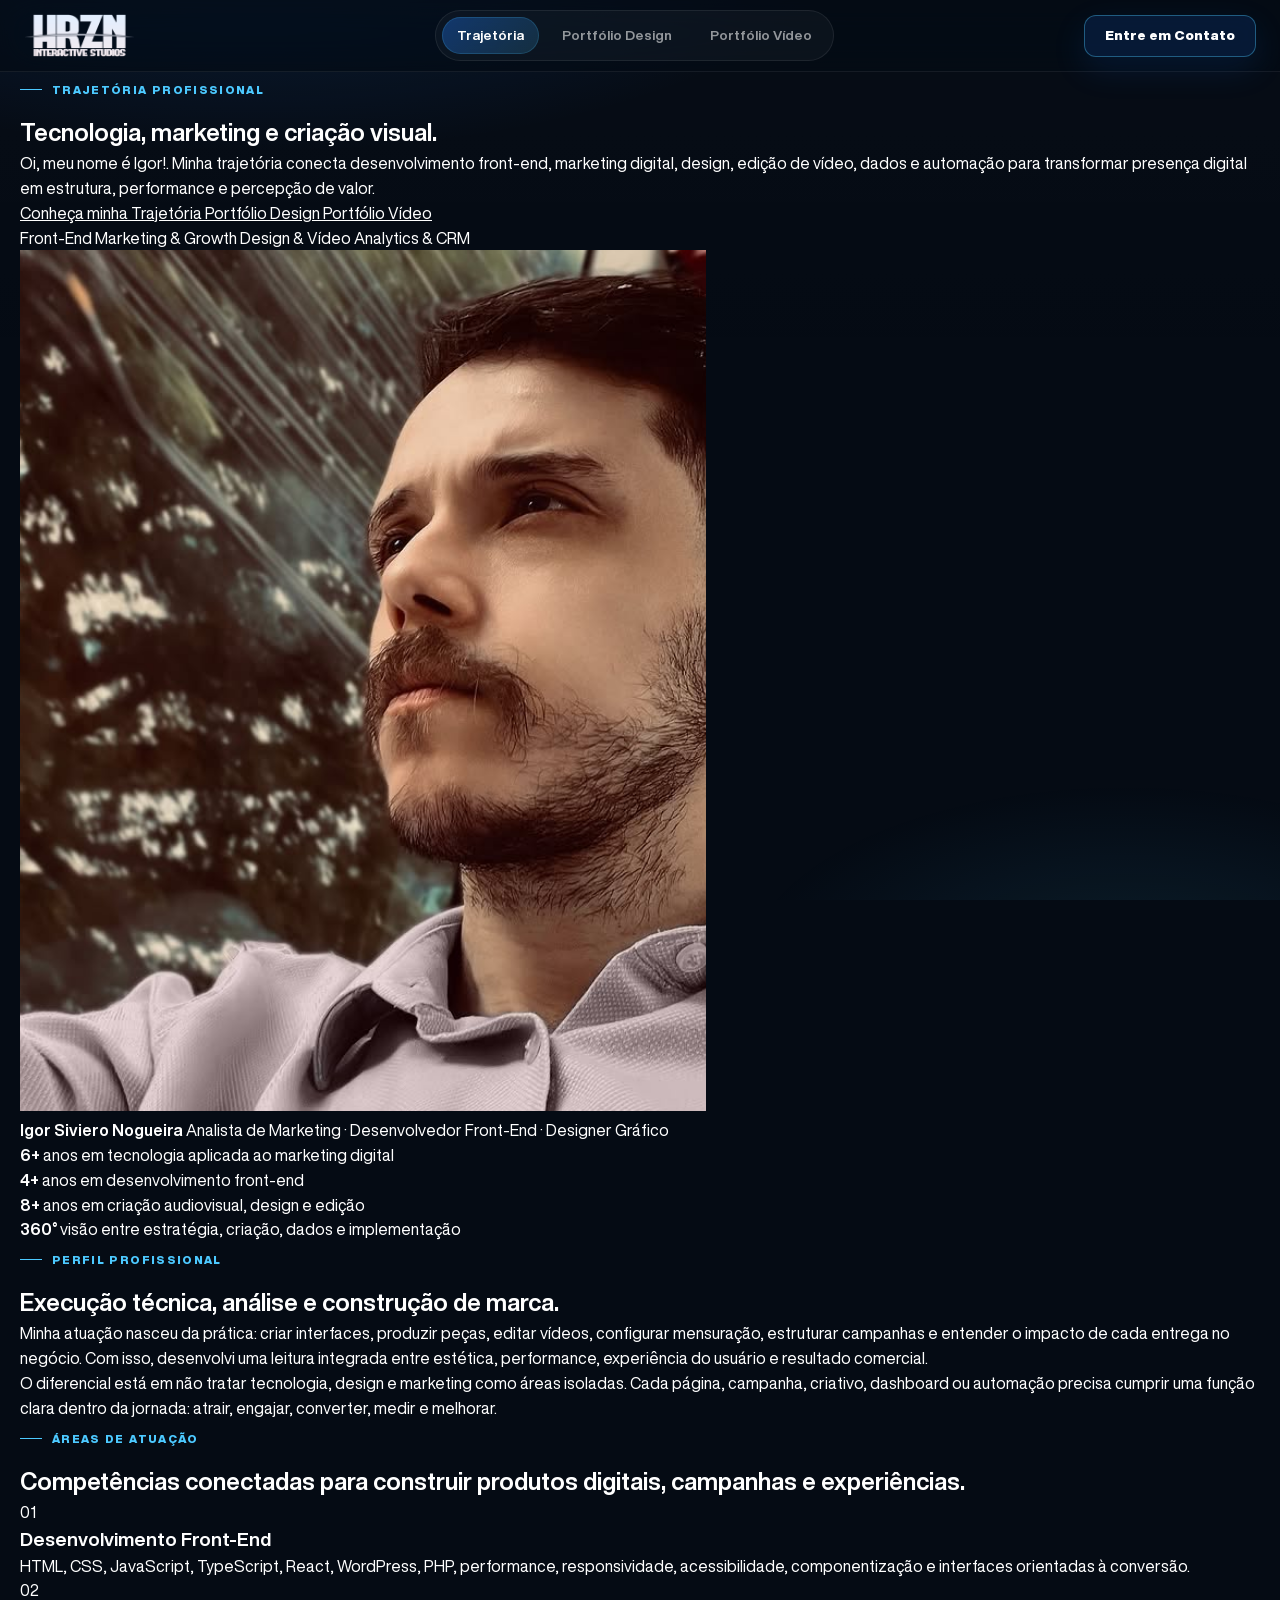
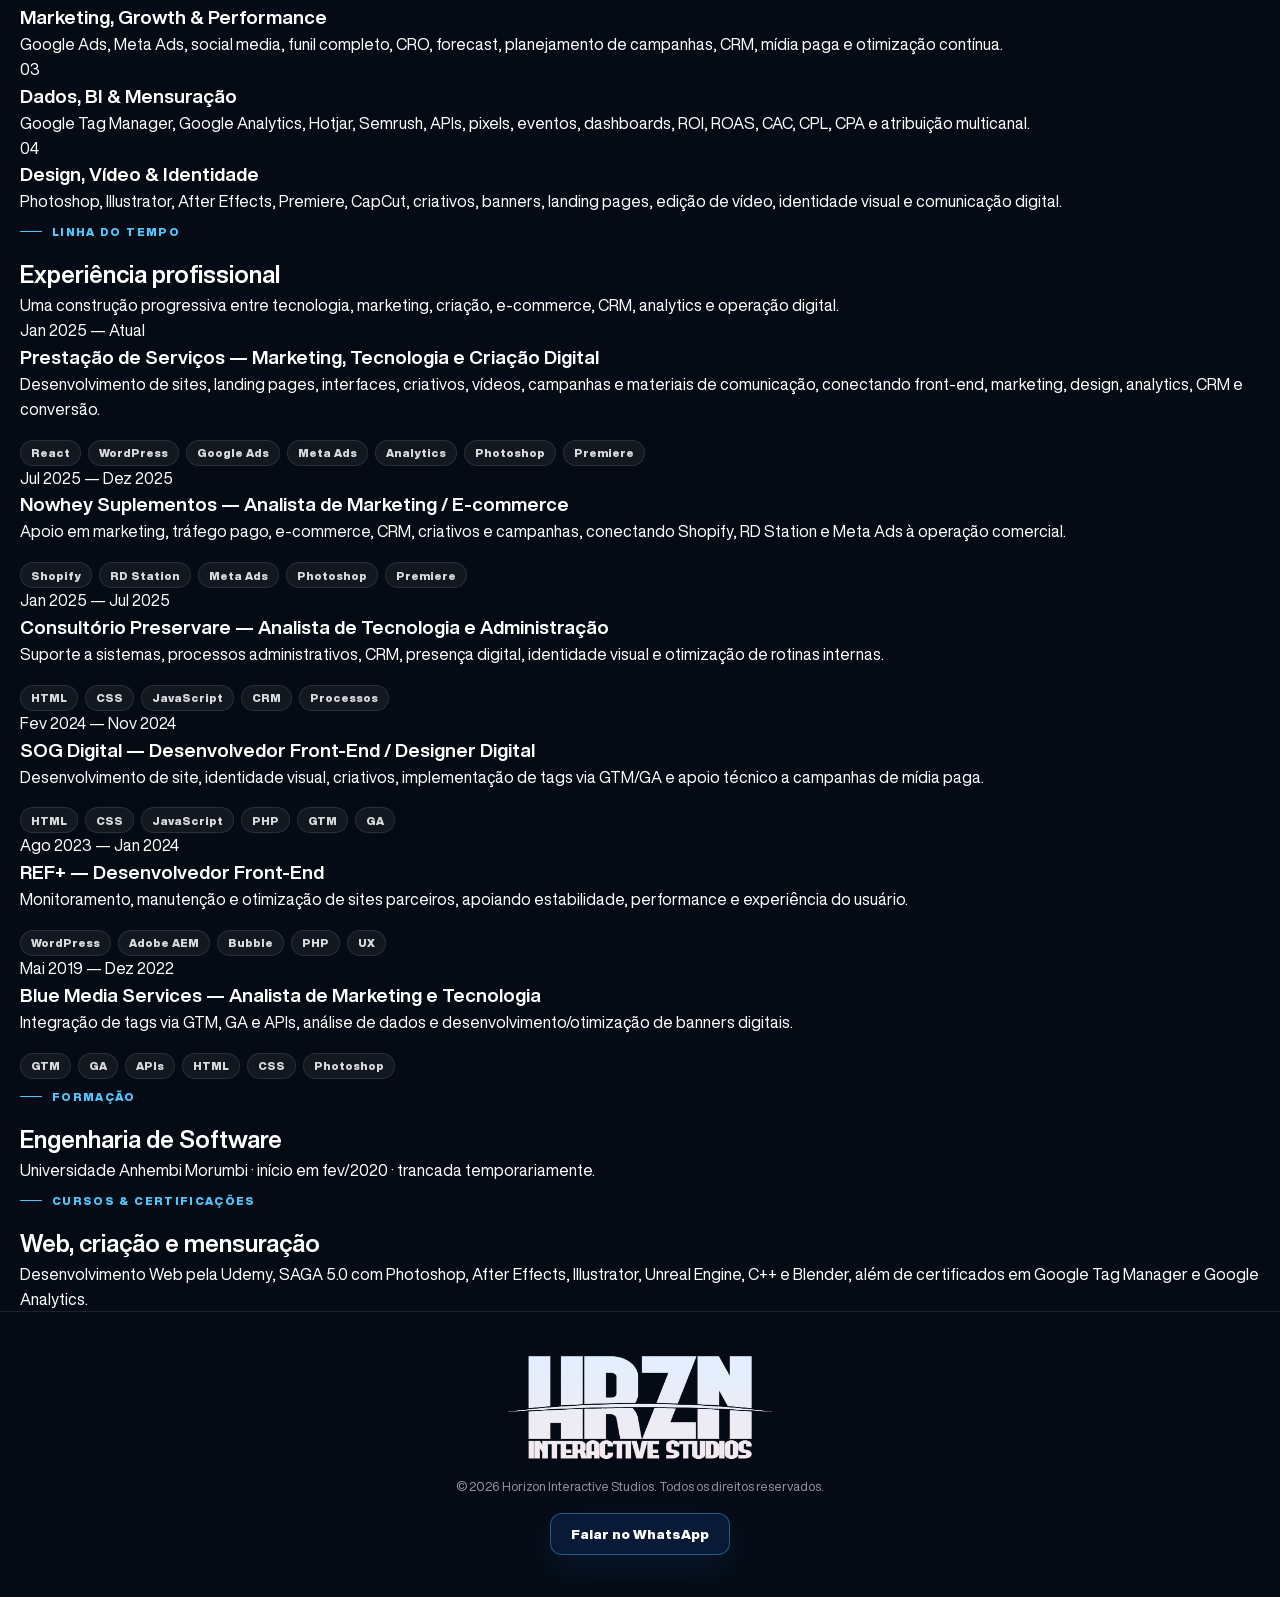
==== index.html @ 9dee50dd "Update index.html" ====
<!DOCTYPE html>
<html lang="pt-BR">
<head>
  <meta charset="UTF-8">
  <meta name="viewport" content="width=device-width, initial-scale=1.0">
  <title>Igor Siviero Nogueira | Trajetória</title>
  <meta name="description" content="Trajetória profissional de Igor Siviero Nogueira em marketing, front-end, design, vídeo, dados e tecnologia.">
  <link rel="stylesheet" href="assets/css/styles.css">
</head>
<body>
  <nav class="nav" aria-label="Navegação principal">
    <div class="nav__inner">
      <a class="nav__logo" href="index.html" aria-label="Horizon Interactive Studios">
        <img class="nav__logo-img" src="assets/img/horizon-logo.png" alt="Horizon Interactive Studios">
      </a>

      <ul class="nav__links" role="list">
        <li><a href="index.html" class="active">Trajetória</a></li>
        <li><a href="portfolio-design.html">Portfólio Design</a></li>
        <li><a href="portfolio-video.html">Portfólio Vídeo</a></li>
      </ul>

      <a href="https://wa.me/5511944758109" class="nav__cta desktop" target="_blank" rel="noopener">Entre em Contato</a>

      <button class="nav__hamburger" aria-label="Abrir menu" aria-expanded="false" id="hamburger">
        <span></span><span></span><span></span>
      </button>
    </div>
  </nav>

  <div class="nav__mobile" id="mobileMenu" role="navigation" aria-label="Menu mobile">
    <a href="index.html" class="active">Trajetória</a>
    <a href="portfolio-design.html">Portfólio Design</a>
    <a href="portfolio-video.html">Portfólio Vídeo</a>
    <a href="https://wa.me/5511944758109" class="nav__cta" target="_blank" rel="noopener">Entre em Contato</a>
  </div>

  <main class="page-shell journey-page">
    <section class="journey-hero" aria-labelledby="journey-title">
      <div class="container journey-hero__grid">
        <div class="journey-hero__content">
          <div class="page-kicker">Trajetória profissional</div>
          <h1 id="journey-title" class="journey-title">Tecnologia, marketing e criação visual.</h1>
          <p class="journey-lead">
            Oi, meu nome é Igor!. Minha trajetória conecta desenvolvimento front-end, marketing digital, design, edição de vídeo, dados e automação para transformar presença digital em estrutura, performance e percepção de valor.
          </p>

          <div class="site-switch journey-switch" aria-label="Navegação principal da página">
            <a href="index.html" class="site-switch__btn active">
              <span>Conheça minha</span>
              Trajetória
            </a>
            <a href="portfolio-design.html" class="site-switch__btn">
              <span>Portfólio</span>
              Design
            </a>
            <a href="portfolio-video.html" class="site-switch__btn">
              <span>Portfólio</span>
              Vídeo
            </a>
          </div>

          <div class="journey-hero__meta" aria-label="Resumo profissional">
            <span>Front-End</span>
            <span>Marketing & Growth</span>
            <span>Design & Vídeo</span>
            <span>Analytics & CRM</span>
          </div>
        </div>

        <aside class="journey-portrait-card" aria-label="Foto de Igor Siviero Nogueira">
          <div class="journey-portrait__glow" aria-hidden="true"></div>
          <div class="journey-portrait__frame">
            <img src="assets/img/igor-siviero.png" alt="Igor Siviero Nogueira" class="journey-portrait">
          </div>
          <div class="journey-signature-card">
            <strong>Igor Siviero Nogueira</strong>
            <span>Analista de Marketing · Desenvolvedor Front-End · Designer Gráfico</span>
          </div>
        </aside>
      </div>
    </section>

    <section class="journey-stats" aria-label="Resumo da experiência">
      <div class="container journey-stats__grid">
        <article>
          <strong>6+</strong>
          <span>anos em tecnologia aplicada ao marketing digital</span>
        </article>
        <article>
          <strong>4+</strong>
          <span>anos em desenvolvimento front-end</span>
        </article>
        <article>
          <strong>8+</strong>
          <span>anos em criação audiovisual, design e edição</span>
        </article>
        <article>
          <strong>360°</strong>
          <span>visão entre estratégia, criação, dados e implementação</span>
        </article>
      </div>
    </section>

    <section class="journey-section journey-about">
      <div class="container journey-about__grid">
        <div class="journey-section__intro">
          <div class="page-kicker">Perfil profissional</div>
          <h2>Execução técnica, análise e construção de marca.</h2>
        </div>
        <div class="journey-about__text">
          <p>
            Minha atuação nasceu da prática: criar interfaces, produzir peças, editar vídeos, configurar mensuração, estruturar campanhas e entender o impacto de cada entrega no negócio. Com isso, desenvolvi uma leitura integrada entre estética, performance, experiência do usuário e resultado comercial.
          </p>
          <p>
            O diferencial está em não tratar tecnologia, design e marketing como áreas isoladas. Cada página, campanha, criativo, dashboard ou automação precisa cumprir uma função clara dentro da jornada: atrair, engajar, converter, medir e melhorar.
          </p>
        </div>
      </div>
    </section>

    <section class="journey-section">
      <div class="container">
        <div class="journey-section__header">
          <div>
            <div class="page-kicker">Áreas de atuação</div>
            <h2>Competências conectadas para construir produtos digitais, campanhas e experiências.</h2>
          </div>
        </div>

        <div class="journey-skills-grid">
          <article class="journey-skill-card">
            <span class="skill-index">01</span>
            <h3>Desenvolvimento Front-End</h3>
            <p>HTML, CSS, JavaScript, TypeScript, React, WordPress, PHP, performance, responsividade, acessibilidade, componentização e interfaces orientadas à conversão.</p>
          </article>
          <article class="journey-skill-card featured">
            <span class="skill-index">02</span>
            <h3>Marketing, Growth & Performance</h3>
            <p>Google Ads, Meta Ads, social media, funil completo, CRO, forecast, planejamento de campanhas, CRM, mídia paga e otimização contínua.</p>
          </article>
          <article class="journey-skill-card">
            <span class="skill-index">03</span>
            <h3>Dados, BI & Mensuração</h3>
            <p>Google Tag Manager, Google Analytics, Hotjar, Semrush, APIs, pixels, eventos, dashboards, ROI, ROAS, CAC, CPL, CPA e atribuição multicanal.</p>
          </article>
          <article class="journey-skill-card">
            <span class="skill-index">04</span>
            <h3>Design, Vídeo & Identidade</h3>
            <p>Photoshop, Illustrator, After Effects, Premiere, CapCut, criativos, banners, landing pages, edição de vídeo, identidade visual e comunicação digital.</p>
          </article>
        </div>
      </div>
    </section>

    <section class="journey-section journey-timeline-section">
      <div class="container journey-timeline-layout">
        <div class="journey-timeline-heading">
          <div class="page-kicker">Linha do tempo</div>
          <h2>Experiência profissional</h2>
          <p>Uma construção progressiva entre tecnologia, marketing, criação, e-commerce, CRM, analytics e operação digital.</p>
        </div>

        <div class="journey-timeline">
          <article class="journey-timeline-item current">
            <div class="journey-date">Jan 2025 — Atual</div>
            <div class="journey-timeline-card">
              <h3>Prestação de Serviços — Marketing, Tecnologia e Criação Digital</h3>
              <p>Desenvolvimento de sites, landing pages, interfaces, criativos, vídeos, campanhas e materiais de comunicação, conectando front-end, marketing, design, analytics, CRM e conversão.</p>
              <div class="stack-list"><span>React</span><span>WordPress</span><span>Google Ads</span><span>Meta Ads</span><span>Analytics</span><span>Photoshop</span><span>Premiere</span></div>
            </div>
          </article>

          <article class="journey-timeline-item">
            <div class="journey-date">Jul 2025 — Dez 2025</div>
            <div class="journey-timeline-card">
              <h3>Nowhey Suplementos — Analista de Marketing / E-commerce</h3>
              <p>Apoio em marketing, tráfego pago, e-commerce, CRM, criativos e campanhas, conectando Shopify, RD Station e Meta Ads à operação comercial.</p>
              <div class="stack-list"><span>Shopify</span><span>RD Station</span><span>Meta Ads</span><span>Photoshop</span><span>Premiere</span></div>
            </div>
          </article>

          <article class="journey-timeline-item">
            <div class="journey-date">Jan 2025 — Jul 2025</div>
            <div class="journey-timeline-card">
              <h3>Consultório Preservare — Analista de Tecnologia e Administração</h3>
              <p>Suporte a sistemas, processos administrativos, CRM, presença digital, identidade visual e otimização de rotinas internas.</p>
              <div class="stack-list"><span>HTML</span><span>CSS</span><span>JavaScript</span><span>CRM</span><span>Processos</span></div>
            </div>
          </article>

          <article class="journey-timeline-item">
            <div class="journey-date">Fev 2024 — Nov 2024</div>
            <div class="journey-timeline-card">
              <h3>SOG Digital — Desenvolvedor Front-End / Designer Digital</h3>
              <p>Desenvolvimento de site, identidade visual, criativos, implementação de tags via GTM/GA e apoio técnico a campanhas de mídia paga.</p>
              <div class="stack-list"><span>HTML</span><span>CSS</span><span>JavaScript</span><span>PHP</span><span>GTM</span><span>GA</span></div>
            </div>
          </article>

          <article class="journey-timeline-item">
            <div class="journey-date">Ago 2023 — Jan 2024</div>
            <div class="journey-timeline-card">
              <h3>REF+ — Desenvolvedor Front-End</h3>
              <p>Monitoramento, manutenção e otimização de sites parceiros, apoiando estabilidade, performance e experiência do usuário.</p>
              <div class="stack-list"><span>WordPress</span><span>Adobe AEM</span><span>Bubble</span><span>PHP</span><span>UX</span></div>
            </div>
          </article>

          <article class="journey-timeline-item">
            <div class="journey-date">Mai 2019 — Dez 2022</div>
            <div class="journey-timeline-card">
              <h3>Blue Media Services — Analista de Marketing e Tecnologia</h3>
              <p>Integração de tags via GTM, GA e APIs, análise de dados e desenvolvimento/otimização de banners digitais.</p>
              <div class="stack-list"><span>GTM</span><span>GA</span><span>APIs</span><span>HTML</span><span>CSS</span><span>Photoshop</span></div>
            </div>
          </article>
        </div>
      </div>
    </section>

    <section class="journey-section journey-credentials">
      <div class="container journey-credentials__grid">
        <article class="journey-credential-card">
          <div class="page-kicker">Formação</div>
          <h2>Engenharia de Software</h2>
          <p>Universidade Anhembi Morumbi · início em fev/2020 · trancada temporariamente.</p>
        </article>
        <article class="journey-credential-card">
          <div class="page-kicker">Cursos & certificações</div>
          <h2>Web, criação e mensuração</h2>
          <p>Desenvolvimento Web pela Udemy, SAGA 5.0 com Photoshop, After Effects, Illustrator, Unreal Engine, C++ e Blender, além de certificados em Google Tag Manager e Google Analytics.</p>
        </article>
      </div>
    </section>
  </main>

  <footer>
    <div class="footer-inner">
      <img class="footer-logo-img" src="assets/img/horizon-logo-footer.png" alt="Horizon Interactive Studios">
      <p>© 2026 Horizon Interactive Studios. Todos os direitos reservados.</p>
      <a href="https://wa.me/5511944758109" class="btn btn--primary" target="_blank" rel="noopener">Falar no WhatsApp</a>
    </div>
  </footer>

  <script>
    const mobileMenu = document.getElementById('mobileMenu');
    const hamburger = document.getElementById('hamburger');

    function closeMobileMenu() {
      mobileMenu.classList.remove('open');
      hamburger.setAttribute('aria-expanded', 'false');
    }

    hamburger.addEventListener('click', () => {
      const isOpen = mobileMenu.classList.toggle('open');
      hamburger.setAttribute('aria-expanded', String(isOpen));
    });

    document.addEventListener('click', (event) => {
      if (!mobileMenu.contains(event.target) && !hamburger.contains(event.target)) {
        closeMobileMenu();
      }
    });
  </script>
</body>
</html>
---- assets/css/styles.css ----
/* ============================
   HORIZON PORTFOLIO STATIC
   ============================ */

@font-face {
  font-family: "HelveticaNowDisplay";
  src: url("../fonts/HelveticaNowDisplay-Regular.ttf") format("truetype");
  font-weight: 400;
  font-style: normal;
  font-display: swap;
}
@font-face {
  font-family: "HelveticaNowDisplay";
  src: url("../fonts/HelveticaNowDisplay-Bold.ttf") format("truetype");
  font-weight: 700;
  font-style: normal;
  font-display: swap;
}
@font-face {
  font-family: "HelveticaNowDisplay";
  src: url("../fonts/HelveticaNowDisplay-Black.ttf") format("truetype");
  font-weight: 900;
  font-style: normal;
  font-display: swap;
}

*, *::before, *::after { box-sizing: border-box; margin: 0; padding: 0; }

:root {
  --bg: #050b14;
  --bg2: #07101e;
  --card: rgba(255,255,255,0.035);
  --card-strong: rgba(255,255,255,0.055);
  --blue: #1E7BFF;
  --cyan: #4cc9ff;
  --white: #ffffff;
  --text: rgba(255,255,255,0.82);
  --muted: rgba(255,255,255,0.56);
  --faint: rgba(255,255,255,0.36);
  --border: rgba(255,255,255,0.095);
  --border-strong: rgba(76,201,255,0.30);
  --shadow: 0 22px 70px rgba(0,0,0,0.34);
  --font-main: "HelveticaNowDisplay", "Helvetica Neue", Helvetica, Arial, sans-serif;
}

html { scroll-behavior: smooth; }

body {
  min-height: 100vh;
  background: var(--bg);
  color: var(--white);
  font-family: var(--font-main);
  font-size: 16px;
  line-height: 1.55;
  overflow-x: hidden;
}

body::before {
  content: "";
  position: fixed;
  inset: 0;
  background:
    radial-gradient(ellipse 80% 45% at 20% -10%, rgba(30,123,255,0.18), transparent 60%),
    radial-gradient(ellipse 55% 38% at 88% 108%, rgba(76,201,255,0.10), transparent 55%),
    linear-gradient(180deg, rgba(255,255,255,0.012), transparent 45%);
  pointer-events: none;
  z-index: 0;
}

body::after {
  content: "";
  position: fixed;
  inset: 0;
  background-image: linear-gradient(rgba(255,255,255,0.025) 1px, transparent 1px), linear-gradient(90deg, rgba(255,255,255,0.025) 1px, transparent 1px);
  background-size: 46px 46px;
  mask-image: radial-gradient(circle at center, black, transparent 78%);
  opacity: 0.18;
  pointer-events: none;
  z-index: 0;
}

a { color: inherit; }
button { font-family: inherit; }

.container {
  width: min(1280px, calc(100% - 40px));
  margin: 0 auto;
  position: relative;
  z-index: 1;
}

/* NAV */
.nav {
  position: fixed;
  top: 0; left: 0; right: 0;
  z-index: 100;
  display: flex;
  justify-content: center;
  height: 72px;
  padding: 0 24px;
  background: rgba(5,11,20,0.74);
  border-bottom: 1px solid rgba(255,255,255,0.07);
  backdrop-filter: blur(20px) saturate(160%);
  -webkit-backdrop-filter: blur(20px) saturate(160%);
}

.nav__inner {
  width: min(1280px, 100%);
  display: flex;
  align-items: center;
  justify-content: space-between;
  gap: 24px;
}

.nav__logo {
  display: inline-flex;
  align-items: center;
  min-width: 160px;
  text-decoration: none;
}

.nav__logo-img {
  display: block;
  width: auto;
  height: 44px;
  object-fit: contain;
}

.nav__links {
  display: flex;
  align-items: center;
  gap: 8px;
  list-style: none;
  padding: 6px;
  border: 1px solid rgba(255,255,255,0.08);
  border-radius: 999px;
  background: rgba(255,255,255,0.035);
}

.nav__links a,
.nav__mobile a:not(.nav__cta) {
  display: inline-flex;
  align-items: center;
  justify-content: center;
  color: var(--muted);
  text-decoration: none;
  font-size: 13.5px;
  font-weight: 700;
  padding: 8px 15px;
  border-radius: 999px;
  transition: 0.2s ease;
  white-space: nowrap;
}

.nav__links a:hover,
.nav__links a.active,
.nav__mobile a:hover,
.nav__mobile a.active {
  color: var(--white);
  background: linear-gradient(135deg, rgba(30,123,255,0.34), rgba(76,201,255,0.14));
  box-shadow: inset 0 0 0 1px rgba(76,201,255,0.18);
}

.nav__cta,
.btn {
  display: inline-flex;
  align-items: center;
  justify-content: center;
  min-height: 42px;
  padding: 0 20px;
  border-radius: 12px;
  color: var(--white);
  text-decoration: none;
  font-size: 13.5px;
  font-weight: 800;
  border: 1px solid rgba(76,201,255,0.38);
  background: rgba(30,123,255,0.14);
  box-shadow: 0 12px 34px rgba(30,123,255,0.12);
  transition: 0.22s ease;
}

.nav__cta:hover,
.btn:hover {
  transform: translateY(-1px);
  border-color: transparent;
  background: linear-gradient(90deg, #1E7BFF, #00D7FF);
  box-shadow: 0 16px 42px rgba(0,140,255,0.24);
}

.nav__hamburger {
  display: none;
  flex-direction: column;
  gap: 5px;
  border: 0;
  background: transparent;
  cursor: pointer;
  padding: 8px;
}
.nav__hamburger span {
  width: 23px;
  height: 2px;
  border-radius: 99px;
  background: var(--white);
}

.nav__mobile {
  display: none;
  position: fixed;
  top: 72px; left: 0; right: 0;
  z-index: 99;
  padding: 14px 20px 20px;
  background: rgba(5,11,20,0.96);
  border-bottom: 1px solid var(--border);
  backdrop-filter: blur(22px);
  -webkit-backdrop-filter: blur(22px);
  flex-direction: column;
  gap: 6px;
}
.nav__mobile.open { display: flex; }
.nav__mobile .nav__cta { margin-top: 8px; }

@media (max-width: 860px) {
  .nav__links,
  .nav__cta.desktop { display: none; }
  .nav__hamburger { display: flex; }
  .nav__logo-img { height: 38px; }
}

/* HERO */
.page-shell { padding-top: 72px; position: relative; z-index: 1; }

.portfolio-hero {
  padding: clamp(60px, 8vw, 112px) 0 42px;
}

.hero-grid {
  display: grid;
  grid-template-columns: 1fr minmax(260px, 360px);
  gap: 32px;
  align-items: end;
}

.page-kicker {
  display: inline-flex;
  align-items: center;
  gap: 10px;
  margin-bottom: 16px;
  color: var(--cyan);
  font-size: 11px;
  font-weight: 900;
  letter-spacing: 1.35px;
  text-transform: uppercase;
}

.page-kicker::before {
  content: "";
  width: 22px;
  height: 1px;
  background: var(--cyan);
}

.page-title {
  max-width: 860px;
  font-size: clamp(38px, 6.5vw, 86px);
  line-height: 0.92;
  letter-spacing: -0.02em;
  font-weight: 900;
}

.page-description,
.section-description {
  max-width: 710px;
  margin-top: 22px;
  color: var(--text);
  font-size: clamp(15px, 1.35vw, 18px);
  line-height: 1.72;
}

code {
  padding: 2px 6px;
  border: 1px solid rgba(255,255,255,0.10);
  border-radius: 6px;
  color: rgba(255,255,255,0.88);
  background: rgba(255,255,255,0.045);
}

.hero-panel {
  display: grid;
  grid-template-columns: 1fr 1fr;
  gap: 14px;
  padding: 18px;
  border: 1px solid var(--border);
  border-radius: 24px;
  background: rgba(255,255,255,0.035);
  box-shadow: var(--shadow);
  backdrop-filter: blur(12px);
}

.panel-metric {
  min-height: 112px;
  display: flex;
  flex-direction: column;
  justify-content: center;
  border-radius: 18px;
  padding: 18px;
  background: linear-gradient(180deg, rgba(255,255,255,0.07), rgba(255,255,255,0.025));
  border: 1px solid rgba(255,255,255,0.08);
}
.panel-metric span {
  font-size: 42px;
  line-height: 1;
  font-weight: 900;
  letter-spacing: -0.05em;
}
.panel-metric small {
  margin-top: 8px;
  color: var(--muted);
  font-weight: 700;
}

.hero-portfolio-switch {
  display: flex;
  flex-wrap: wrap;
  gap: 12px;
  margin-top: clamp(22px, 3vw, 32px);
}

.hero-switch-btn {
  position: relative;
  display: inline-flex;
  flex-direction: column;
  justify-content: center;
  min-width: 178px;
  min-height: 66px;
  padding: 13px 18px 14px;
  border-radius: 18px;
  color: rgba(255,255,255,0.74);
  text-decoration: none;
  font-size: 18px;
  line-height: 1.05;
  font-weight: 900;
  letter-spacing: -0.02em;
  border: 1px solid rgba(255,255,255,0.12);
  background: rgba(255,255,255,0.04);
  box-shadow: 0 16px 46px rgba(0,0,0,0.16);
  overflow: hidden;
  transition: 0.22s ease;
}

.hero-switch-btn::before {
  content: "";
  position: absolute;
  inset: 0;
  background:
    radial-gradient(circle at 24% 12%, rgba(76,201,255,0.20), transparent 34%),
    linear-gradient(135deg, rgba(30,123,255,0.18), rgba(76,201,255,0.055));
  opacity: 0;
  transition: 0.22s ease;
}

.hero-switch-btn span {
  position: relative;
  z-index: 1;
  margin-bottom: 5px;
  color: var(--cyan);
  font-size: 10px;
  font-weight: 900;
  letter-spacing: 1.1px;
  text-transform: uppercase;
}

.hero-switch-link {
  background: linear-gradient(180deg, rgba(255,255,255,0.065), rgba(255,255,255,0.025));
}

.hero-switch-link::before {
  background:
    radial-gradient(circle at 24% 12%, rgba(255,255,255,0.16), transparent 34%),
    linear-gradient(135deg, rgba(76,201,255,0.14), rgba(30,123,255,0.08));
}

.hero-switch-btn:hover,
.hero-switch-btn.active {
  color: var(--white);
  border-color: rgba(76,201,255,0.38);
  transform: translateY(-2px);
  box-shadow: 0 20px 56px rgba(0,0,0,0.24), 0 0 32px rgba(76,201,255,0.08);
}

.hero-switch-btn:hover::before,
.hero-switch-btn.active::before {
  opacity: 1;
}

@media (max-width: 900px) {
  .hero-grid { grid-template-columns: 1fr; }
}

@media (max-width: 640px) {
  .hero-portfolio-switch {
    display: grid;
    grid-template-columns: 1fr 1fr;
    gap: 10px;
    margin-top: 24px;
  }

  .hero-switch-btn {
    min-width: 0;
    min-height: 58px;
    padding: 12px 13px;
    border-radius: 15px;
    font-size: 16px;
  }

  .hero-switch-link {
    grid-column: 1 / -1;
    min-height: 56px;
  }

  .hero-switch-btn span {
    font-size: 9px;
    letter-spacing: 0.9px;
  }
}

/* PORTFOLIO */
.portfolio-section {
  padding: 36px 0 92px;
}

.section-top {
  display: flex;
  align-items: end;
  justify-content: space-between;
  gap: 22px;
  margin-bottom: 26px;
}

.section-title {
  font-size: clamp(28px, 4vw, 52px);
  line-height: 1;
  letter-spacing: -0.055em;
  font-weight: 900;
}

.portfolio-count {
  flex: 0 0 auto;
  color: var(--muted);
  font-size: 13px;
  font-weight: 800;
  padding: 10px 14px;
  border-radius: 999px;
  border: 1px solid var(--border);
  background: rgba(255,255,255,0.035);
}

.portfolio-toolbar {
  display: flex;
  justify-content: space-between;
  align-items: center;
  gap: 18px;
  margin-bottom: 26px;
}

.filter-pills {
  display: flex;
  flex-wrap: wrap;
  gap: 10px;
}

.filter-pill {
  cursor: pointer;
  color: var(--muted);
  border: 1px solid rgba(255,255,255,0.10);
  background: rgba(255,255,255,0.035);
  border-radius: 999px;
  padding: 10px 15px;
  font-size: 13px;
  font-weight: 900;
  transition: 0.2s ease;
}

.filter-pill:hover,
.filter-pill.active {
  color: var(--white);
  border-color: rgba(76,201,255,0.36);
  background: rgba(30,123,255,0.18);
}

.portfolio-grid {
  display: grid;
  grid-template-columns: repeat(12, 1fr);
  gap: 22px;
}

.portfolio-card {
  grid-column: span 4;
  min-width: 0;
  overflow: hidden;
  border: 1px solid var(--border);
  border-radius: 24px;
  background: var(--card);
  box-shadow: 0 18px 58px rgba(0,0,0,0.22);
  backdrop-filter: blur(12px);
  transition: 0.25s ease;
}

.portfolio-card:hover {
  transform: translateY(-5px);
  border-color: var(--border-strong);
  box-shadow: 0 28px 82px rgba(0,0,0,0.34), 0 0 35px rgba(76,201,255,0.07);
}

.portfolio-card.banner-card,
.portfolio-card.horizontal-card {
  grid-column: span 6;
}

.portfolio-card.logo-card {
  grid-column: span 3;
}

.media-frame {
  position: relative;
  width: 100%;
  display: block;
  overflow: hidden;
  border: 0;
  border-radius: 24px 24px 0 0;
  background:
    radial-gradient(circle at center, rgba(76,201,255,0.14), transparent 58%),
    rgba(255,255,255,0.04);
  cursor: pointer;
  color: inherit;
}

.media-frame::after {
  content: "";
  position: absolute;
  inset: 0;
  background: linear-gradient(180deg, rgba(0,0,0,0.02), rgba(0,0,0,0.22));
  pointer-events: none;
}

.media-frame.instagram,
.media-frame.vertical { aspect-ratio: 3 / 4; }

.media-frame.banner { aspect-ratio: 1920 / 620; }

.media-frame.logo { aspect-ratio: 1 / 1; }

.media-frame.horizontal { aspect-ratio: 16 / 9; }

.media-frame img,
.media-frame video {
  width: 100%;
  height: 100%;
  display: block;
  object-fit: cover;
  transition: 0.28s ease;
  background: #03070e;
}

.portfolio-card:hover .media-frame img,
.portfolio-card:hover .media-frame video {
  transform: scale(1.025);
}

.format-badge {
  position: absolute;
  top: 14px;
  left: 14px;
  z-index: 3;
  max-width: calc(100% - 28px);
  padding: 7px 10px;
  border-radius: 999px;
  color: rgba(255,255,255,0.92);
  font-size: 11px;
  font-weight: 900;
  background: rgba(5,11,20,0.68);
  border: 1px solid rgba(255,255,255,0.13);
  backdrop-filter: blur(12px);
}

.play-badge {
  position: absolute;
  inset: 0;
  z-index: 2;
  display: grid;
  place-items: center;
  pointer-events: none;
}

.play-badge span {
  display: grid;
  place-items: center;
  width: 64px;
  height: 64px;
  border-radius: 999px;
  background: rgba(5,11,20,0.62);
  border: 1px solid rgba(255,255,255,0.22);
  box-shadow: 0 16px 46px rgba(0,0,0,0.34);
  backdrop-filter: blur(10px);
  font-size: 31px;
  line-height: 1;
  padding-left: 4px;
}

.card-body {
  padding: 20px 20px 22px;
}

.card-title {
  font-size: 18px;
  line-height: 1.18;
  letter-spacing: -0.025em;
  font-weight: 900;
}

.card-description {
  min-height: 44px;
  margin-top: 10px;
  color: var(--muted);
  font-size: 14px;
  line-height: 1.52;
}

.tool-list {
  display: flex;
  flex-wrap: wrap;
  gap: 8px;
  margin-top: 18px;
}

.tool-chip {
  display: inline-flex;
  align-items: center;
  min-height: 27px;
  border-radius: 999px;
  padding: 0 10px;
  color: white;
  background: rgba(255,255,255,0.085);
  border: 1px solid rgba(255,255,255,0.10);
  font-size: 11px;
  font-weight: 900;
}

.tool-photoshop { color: #9bd8ff; border-color: rgba(155,216,255,0.35); background: rgba(49,168,255,0.14); }
.tool-illustrator { color: #ffb26a; border-color: rgba(255,154,39,0.35); background: rgba(255,154,39,0.14); }
.tool-canva { color: #9bd8ff; border-color: rgba(44,204,255,0.35); background: rgba(44,204,255,0.14); }
.tool-premiere { color: #a7d7ff; border-color: rgba(153,194,255,0.35); background: rgba(77,132,255,0.14); }
.tool-capcut { color: #ffffff; border-color: rgba(255,255,255,0.32); background: rgba(255,255,255,0.12); }
.tool-aftereffects { color: #c7a8ff; border-color: rgba(180,129,255,0.35); background: rgba(128,77,255,0.16); }

.empty-state {
  padding: 38px;
  border: 1px dashed rgba(255,255,255,0.18);
  border-radius: 22px;
  background: rgba(255,255,255,0.035);
  color: var(--muted);
}
.empty-state h3 {
  color: var(--white);
  font-size: 22px;
  margin-bottom: 8px;
}

.media-missing {
  position: absolute;
  inset: 0;
  z-index: 4;
  display: grid;
  place-items: center;
  padding: 18px;
  text-align: center;
  color: rgba(255,255,255,0.74);
  background: linear-gradient(180deg, rgba(5,11,20,0.86), rgba(5,11,20,0.72));
  font-size: 13px;
  font-weight: 800;
}



/* Ajuste de harmonia específico para a aba de vídeos
   - vídeos horizontais não ocupam mais meia linha inteira;
   - todos os cards de vídeo passam a usar a mesma largura base;
   - o horizontal mantém proporção 16:9, mas não fica visualmente maior que os verticais. */
.portfolio-grid.is-video .portfolio-card,
.portfolio-grid.is-video .portfolio-card.horizontal-card,
.portfolio-grid.is-video .portfolio-card.logo-card,
.portfolio-grid.is-video .portfolio-card.banner-card {
  grid-column: span 4;
}

.portfolio-grid.is-video .card-body {
  min-height: 164px;
  display: flex;
  flex-direction: column;
}

.portfolio-grid.is-video .tool-list {
  margin-top: auto;
  padding-top: 18px;
}

.portfolio-grid.is-video .card-description {
  min-height: 42px;
}

.portfolio-grid.is-video .media-frame.horizontal video {
  object-fit: cover;
}

@media (max-width: 1120px) {
  .portfolio-grid.is-video .portfolio-card,
  .portfolio-grid.is-video .portfolio-card.horizontal-card,
  .portfolio-grid.is-video .portfolio-card.logo-card,
  .portfolio-grid.is-video .portfolio-card.banner-card {
    grid-column: span 6;
  }
}

@media (max-width: 760px) {
  .portfolio-grid.is-video .portfolio-card,
  .portfolio-grid.is-video .portfolio-card.horizontal-card,
  .portfolio-grid.is-video .portfolio-card.logo-card,
  .portfolio-grid.is-video .portfolio-card.banner-card {
    grid-column: auto;
  }
}

/* LIGHTBOX */
.lightbox {
  position: fixed;
  inset: 0;
  z-index: 200;
  display: none;
  align-items: center;
  justify-content: center;
  padding: 28px;
  background: rgba(0,0,0,0.82);
  backdrop-filter: blur(12px);
}

.lightbox.open { display: flex; }

.lightbox-close {
  position: fixed;
  top: 22px;
  right: 22px;
  z-index: 202;
  display: grid;
  place-items: center;
  width: 44px;
  height: 44px;
  border: 1px solid rgba(255,255,255,0.18);
  border-radius: 999px;
  background: rgba(255,255,255,0.08);
  color: var(--white);
  font-size: 31px;
  line-height: 1;
  cursor: pointer;
  transition: 0.2s;
}
.lightbox-close:hover { transform: scale(1.04); background: rgba(255,255,255,0.14); }

.lightbox-content {
  width: min(1100px, 100%);
  max-height: 92vh;
  display: flex;
  flex-direction: column;
  align-items: center;
  gap: 14px;
}

.lightbox-media {
  max-width: 100%;
  max-height: calc(92vh - 58px);
  display: grid;
  place-items: center;
}

.lightbox-media img,
.lightbox-media video {
  max-width: min(100%, 1100px);
  max-height: calc(92vh - 58px);
  width: auto;
  height: auto;
  object-fit: contain;
  border-radius: 16px;
  box-shadow: 0 30px 110px rgba(0,0,0,0.55);
  background: #000;
}

.lightbox-caption {
  color: rgba(255,255,255,0.78);
  font-size: 13px;
  font-weight: 800;
  text-align: center;
}

/* FOOTER */
footer {
  position: relative;
  z-index: 1;
  border-top: 1px solid var(--border);
  padding: 42px 20px;
  text-align: center;
}

.footer-inner {
  width: min(1280px, 100%);
  margin: 0 auto;
  display: flex;
  flex-direction: column;
  align-items: center;
  gap: 16px;
}

.footer-logo-img {
  display: block;
  width: min(270px, 78vw);
  height: auto;
  object-fit: contain;
}

footer p {
  color: var(--muted);
  font-size: 13px;
}

/* RESPONSIVE */
@media (max-width: 1120px) {
  .portfolio-card { grid-column: span 6; }
  .portfolio-card.logo-card { grid-column: span 4; }
}

@media (max-width: 760px) {
  .container { width: min(100% - 28px, 1280px); }
  .section-top { display: block; }
  .portfolio-count { display: inline-flex; margin-top: 18px; }
  .portfolio-grid { grid-template-columns: 1fr; gap: 18px; }
  .portfolio-card,
  .portfolio-card.banner-card,
  .portfolio-card.horizontal-card,
  .portfolio-card.logo-card { grid-column: auto; }
  .portfolio-hero { padding-top: 46px; }
  .page-title { letter-spacing: -0.055em; }
  .hero-panel { grid-template-columns: 1fr 1fr; }
  .panel-metric { min-height: 92px; }
  .panel-metric span { font-size: 34px; }
  .media-frame.banner { aspect-ratio: 16 / 7; }
}

@media (max-width: 440px) {
  .hero-panel { grid-template-columns: 1fr; }
  .nav { height: 66px; }
  .nav__mobile { top: 66px; }
  .page-shell { padding-top: 66px; }
  .nav__logo-img { height: 34px; }
}


/* ============================
   MOBILE/TABLET NAVIGATION IMPROVEMENTS
   ============================
   Objetivo:
   - Mostrar mais projetos por linha em telas menores;
   - Reduzir altura visual dos cards no mobile;
   - Manter vídeos e artes navegáveis sem rolagem excessiva;
   - Preservar proporções originais das mídias dentro das miniaturas. */
@media (max-width: 1120px) and (min-width: 761px) {
  .portfolio-grid.is-design .portfolio-card {
    grid-column: span 4;
  }

  .portfolio-grid.is-design .portfolio-card.banner-card {
    grid-column: span 6;
  }

  .portfolio-grid.is-design .portfolio-card.logo-card {
    grid-column: span 4;
  }
}

@media (max-width: 760px) {
  .portfolio-section {
    padding: 28px 0 72px;
  }

  .section-top {
    margin-bottom: 18px;
  }

  .portfolio-toolbar {
    margin-bottom: 18px;
  }

  .filter-pills {
    gap: 8px;
  }

  .filter-pill {
    padding: 8px 11px;
    font-size: 11px;
  }

  .portfolio-grid.is-design,
  .portfolio-grid.is-video {
    grid-template-columns: repeat(2, minmax(0, 1fr));
    gap: 12px;
  }

  .portfolio-grid.is-design .portfolio-card,
  .portfolio-grid.is-design .portfolio-card.banner-card,
  .portfolio-grid.is-design .portfolio-card.horizontal-card,
  .portfolio-grid.is-design .portfolio-card.logo-card,
  .portfolio-grid.is-video .portfolio-card,
  .portfolio-grid.is-video .portfolio-card.banner-card,
  .portfolio-grid.is-video .portfolio-card.horizontal-card,
  .portfolio-grid.is-video .portfolio-card.logo-card {
    grid-column: auto;
    border-radius: 16px;
    box-shadow: 0 12px 34px rgba(0,0,0,0.20);
  }

  .portfolio-card:hover {
    transform: none;
  }

  .portfolio-grid.is-design .media-frame,
  .portfolio-grid.is-video .media-frame {
    border-radius: 16px 16px 0 0;
  }

  .portfolio-grid.is-design .media-frame.banner {
    aspect-ratio: 16 / 7;
  }

  .portfolio-grid.is-video .media-frame.horizontal {
    aspect-ratio: 16 / 9;
  }

  .portfolio-grid.is-video .media-frame.vertical {
    aspect-ratio: 3 / 4;
  }

  .portfolio-grid.is-video .media-frame video {
    background: radial-gradient(circle at center, rgba(76,201,255,0.14), rgba(3,7,14,1) 68%);
  }

  .portfolio-grid.is-video .media-frame video.video-preview-ready {
    background: #03070e;
  }

  .portfolio-grid.is-design .format-badge,
  .portfolio-grid.is-video .format-badge {
    top: 8px;
    left: 8px;
    max-width: calc(100% - 16px);
    padding: 5px 7px;
    font-size: 8.6px;
    letter-spacing: -0.01em;
  }

  .portfolio-grid.is-design .card-body,
  .portfolio-grid.is-video .card-body {
    min-height: 0;
    padding: 10px 10px 12px;
  }

  .portfolio-grid.is-video .card-body {
    min-height: 0;
    display: flex;
    flex-direction: column;
  }

  .portfolio-grid.is-design .card-title,
  .portfolio-grid.is-video .card-title {
    min-height: 2.35em;
    font-size: 12.5px;
    line-height: 1.18;
    letter-spacing: -0.02em;
    display: -webkit-box;
    -webkit-line-clamp: 2;
    line-clamp: 2;
    -webkit-box-orient: vertical;
    overflow: hidden;
  }

  .portfolio-grid.is-design .card-description,
  .portfolio-grid.is-video .card-description {
    min-height: 0;
    margin-top: 6px;
    font-size: 11px;
    line-height: 1.35;
    display: -webkit-box;
    -webkit-line-clamp: 2;
    line-clamp: 2;
    -webkit-box-orient: vertical;
    overflow: hidden;
  }

  .portfolio-grid.is-design .tool-list,
  .portfolio-grid.is-video .tool-list {
    gap: 5px;
    margin-top: 9px;
    padding-top: 0;
  }

  .portfolio-grid.is-design .tool-chip,
  .portfolio-grid.is-video .tool-chip {
    min-height: 21px;
    max-width: 100%;
    padding: 0 6px;
    font-size: 8.6px;
    line-height: 1;
  }

  .portfolio-grid.is-video .play-badge span {
    width: 42px;
    height: 42px;
    font-size: 20px;
    padding-left: 3px;
    background: rgba(5,11,20,0.54);
  }
}

@media (max-width: 420px) {
  .portfolio-grid.is-design,
  .portfolio-grid.is-video {
    gap: 10px;
  }

  .portfolio-grid.is-design .card-body,
  .portfolio-grid.is-video .card-body {
    padding: 9px 9px 10px;
  }

  .portfolio-grid.is-design .card-title,
  .portfolio-grid.is-video .card-title {
    font-size: 11.5px;
  }

  .portfolio-grid.is-design .card-description,
  .portfolio-grid.is-video .card-description {
    font-size: 10.4px;
  }

  .portfolio-grid.is-design .tool-chip,
  .portfolio-grid.is-video .tool-chip {
    font-size: 8px;
  }

  .portfolio-grid.is-video .play-badge span {
    width: 38px;
    height: 38px;
    font-size: 18px;
  }
}

/* ============================
   TRAJETÓRIA / EXPERIÊNCIA
   ============================ */
.trajectory-page {
  overflow: hidden;
}

.trajectory-hero {
  position: relative;
  padding: clamp(58px, 8vw, 118px) 0 46px;
}

.trajectory-hero::before {
  content: "";
  position: absolute;
  top: 70px;
  right: -12vw;
  width: min(680px, 76vw);
  aspect-ratio: 1;
  border-radius: 999px;
  background: radial-gradient(circle, rgba(76,201,255,0.18), rgba(30,123,255,0.08) 34%, transparent 68%);
  filter: blur(4px);
  pointer-events: none;
}

.trajectory-hero-grid {
  display: grid;
  grid-template-columns: minmax(0, 1.08fr) minmax(320px, 0.72fr);
  gap: clamp(28px, 5vw, 72px);
  align-items: center;
}

.trajectory-title {
  max-width: 900px;
  font-size: clamp(48px, 8.4vw, 112px);
  line-height: 0.86;
  letter-spacing: -0.085em;
  font-weight: 900;
}

.trajectory-subtitle {
  max-width: 760px;
  margin-top: 24px;
  color: var(--text);
  font-size: clamp(17px, 1.5vw, 22px);
  line-height: 1.58;
}

.trajectory-actions {
  display: flex;
  flex-wrap: wrap;
  gap: 12px;
  margin-top: 34px;
}

.btn--ghost {
  background: rgba(255,255,255,0.035);
  border-color: rgba(255,255,255,0.14);
  box-shadow: none;
}

.profile-card {
  position: relative;
  overflow: hidden;
  border: 1px solid rgba(255,255,255,0.10);
  border-radius: 34px;
  background: linear-gradient(180deg, rgba(255,255,255,0.07), rgba(255,255,255,0.026));
  box-shadow: var(--shadow);
  backdrop-filter: blur(14px);
}

.profile-card::before {
  content: "";
  position: absolute;
  inset: 0;
  background:
    radial-gradient(circle at 26% 12%, rgba(76,201,255,0.16), transparent 36%),
    linear-gradient(140deg, rgba(30,123,255,0.14), transparent 44%);
  pointer-events: none;
}

.profile-photo-wrap {
  position: relative;
  aspect-ratio: 4 / 5;
  overflow: hidden;
  border-bottom: 1px solid rgba(255,255,255,0.08);
}

.profile-photo {
  width: 100%;
  height: 100%;
  display: block;
  object-fit: cover;
  object-position: 62% center;
  filter: saturate(0.98) contrast(1.03);
}

.profile-card-body {
  position: relative;
  z-index: 1;
  padding: 24px;
}

.profile-role {
  display: inline-flex;
  margin-bottom: 12px;
  color: var(--cyan);
  font-size: 12px;
  font-weight: 900;
  letter-spacing: 0.7px;
  text-transform: uppercase;
}

.profile-card-body p {
  color: rgba(255,255,255,0.78);
  font-size: 15px;
  line-height: 1.58;
}

.trajectory-metrics {
  padding: 18px 0 46px;
}

.metrics-grid {
  display: grid;
  grid-template-columns: repeat(4, minmax(0, 1fr));
  gap: 16px;
}

.metric-card {
  min-height: 164px;
  padding: 24px;
  border: 1px solid var(--border);
  border-radius: 24px;
  background: rgba(255,255,255,0.035);
  box-shadow: 0 18px 58px rgba(0,0,0,0.18);
}

.metric-card strong {
  display: block;
  margin-bottom: 16px;
  color: var(--white);
  font-size: clamp(40px, 5vw, 68px);
  line-height: 0.88;
  letter-spacing: -0.07em;
  font-weight: 900;
}

.metric-card span {
  display: block;
  color: var(--muted);
  font-size: 14px;
  font-weight: 800;
  line-height: 1.35;
}

.trajectory-section {
  padding: 72px 0;
}

.trajectory-section.compact-top {
  padding-top: 34px;
}

.split-section {
  display: grid;
  grid-template-columns: minmax(0, 0.92fr) minmax(320px, 1fr);
  gap: clamp(28px, 5vw, 68px);
  align-items: start;
}

.section-heading-block .section-title {
  max-width: 620px;
}

.narrative-card,
.credential-card,
.expertise-card,
.timeline-content {
  border: 1px solid var(--border);
  background: rgba(255,255,255,0.035);
  box-shadow: 0 18px 58px rgba(0,0,0,0.20);
  backdrop-filter: blur(12px);
}

.narrative-card {
  padding: clamp(24px, 3vw, 38px);
  border-radius: 28px;
}

.narrative-card p {
  color: var(--text);
  font-size: clamp(15px, 1.22vw, 18px);
  line-height: 1.75;
}

.narrative-card p + p {
  margin-top: 18px;
}

.trajectory-section-top {
  margin-bottom: 30px;
}

.expertise-grid {
  display: grid;
  grid-template-columns: repeat(4, minmax(0, 1fr));
  gap: 18px;
}

.expertise-card {
  min-height: 300px;
  padding: 28px 24px;
  border-radius: 26px;
  transition: 0.24s ease;
}

.expertise-card:hover {
  transform: translateY(-4px);
  border-color: rgba(76,201,255,0.32);
}

.expertise-card span {
  display: inline-flex;
  margin-bottom: 36px;
  color: var(--cyan);
  font-size: 11px;
  font-weight: 900;
  letter-spacing: 1.2px;
}

.expertise-card h3 {
  margin-bottom: 12px;
  font-size: 22px;
  line-height: 1.04;
  letter-spacing: -0.05em;
  font-weight: 900;
}

.expertise-card p {
  color: var(--muted);
  font-size: 14px;
  line-height: 1.58;
}

.timeline-layout {
  display: grid;
  grid-template-columns: minmax(260px, 0.42fr) minmax(0, 1fr);
  gap: clamp(30px, 5vw, 70px);
  align-items: start;
}

.timeline-heading {
  position: sticky;
  top: 104px;
}

.timeline-heading .section-description {
  margin-top: 18px;
}

.timeline {
  position: relative;
  display: grid;
  gap: 18px;
}

.timeline::before {
  content: "";
  position: absolute;
  left: 16px;
  top: 18px;
  bottom: 18px;
  width: 1px;
  background: linear-gradient(180deg, rgba(76,201,255,0.62), rgba(255,255,255,0.06));
}

.timeline-item {
  position: relative;
  display: grid;
  grid-template-columns: 168px minmax(0, 1fr);
  gap: 22px;
  align-items: start;
  padding-left: 42px;
}

.timeline-item::before {
  content: "";
  position: absolute;
  left: 8px;
  top: 14px;
  width: 17px;
  height: 17px;
  border-radius: 999px;
  background: var(--bg);
  border: 4px solid var(--cyan);
  box-shadow: 0 0 0 8px rgba(76,201,255,0.08);
}

.timeline-date {
  padding-top: 10px;
  color: var(--cyan);
  font-size: 12px;
  font-weight: 900;
  letter-spacing: 0.8px;
  text-transform: uppercase;
}

.timeline-content {
  padding: 24px;
  border-radius: 24px;
}

.timeline-item.featured .timeline-content {
  border-color: rgba(76,201,255,0.34);
  background: linear-gradient(180deg, rgba(30,123,255,0.12), rgba(255,255,255,0.034));
}

.timeline-content h3 {
  margin-bottom: 10px;
  font-size: clamp(20px, 2.2vw, 28px);
  line-height: 1.05;
  letter-spacing: -0.055em;
  font-weight: 900;
}

.timeline-content p {
  color: var(--text);
  font-size: 14.5px;
  line-height: 1.62;
}

.stack-list {
  display: flex;
  flex-wrap: wrap;
  gap: 7px;
  margin-top: 18px;
}

.stack-list span {
  display: inline-flex;
  align-items: center;
  min-height: 26px;
  padding: 0 10px;
  border-radius: 999px;
  color: rgba(255,255,255,0.84);
  border: 1px solid rgba(255,255,255,0.10);
  background: rgba(255,255,255,0.055);
  font-size: 11px;
  font-weight: 900;
}

.credentials-grid {
  display: grid;
  grid-template-columns: repeat(2, minmax(0, 1fr));
  gap: 18px;
  padding-bottom: 40px;
}

.credential-card {
  min-height: 260px;
  padding: clamp(26px, 4vw, 42px);
  border-radius: 28px;
}

.credential-card h2 {
  margin-bottom: 14px;
  font-size: clamp(30px, 4vw, 52px);
  line-height: 0.96;
  letter-spacing: -0.06em;
  font-weight: 900;
}

.credential-card p {
  max-width: 640px;
  color: var(--text);
  font-size: 15.5px;
  line-height: 1.65;
}

@media (max-width: 1040px) {
  .trajectory-hero-grid,
  .split-section,
  .timeline-layout {
    grid-template-columns: 1fr;
  }

  .profile-card {
    max-width: 520px;
  }

  .metrics-grid,
  .expertise-grid {
    grid-template-columns: repeat(2, minmax(0, 1fr));
  }

  .timeline-heading {
    position: static;
  }
}

@media (max-width: 720px) {
  .trajectory-hero {
    padding-top: 44px;
  }

  .trajectory-actions {
    display: grid;
    grid-template-columns: 1fr;
  }

  .trajectory-actions .btn {
    width: 100%;
  }

  .profile-card {
    border-radius: 24px;
  }

  .profile-photo-wrap {
    aspect-ratio: 4 / 4.15;
  }

  .metrics-grid,
  .expertise-grid,
  .credentials-grid {
    grid-template-columns: 1fr;
  }

  .metric-card {
    min-height: 128px;
    padding: 20px;
  }

  .trajectory-section {
    padding: 52px 0;
  }

  .timeline::before {
    left: 10px;
  }

  .timeline-item {
    grid-template-columns: 1fr;
    gap: 10px;
    padding-left: 34px;
  }

  .timeline-item::before {
    left: 2px;
  }

  .timeline-date {
    padding-top: 0;
  }

  .timeline-content {
    padding: 20px;
    border-radius: 20px;
  }

  .expertise-card {
    min-height: 0;
  }

  .expertise-card span {
    margin-bottom: 22px;
  }
}
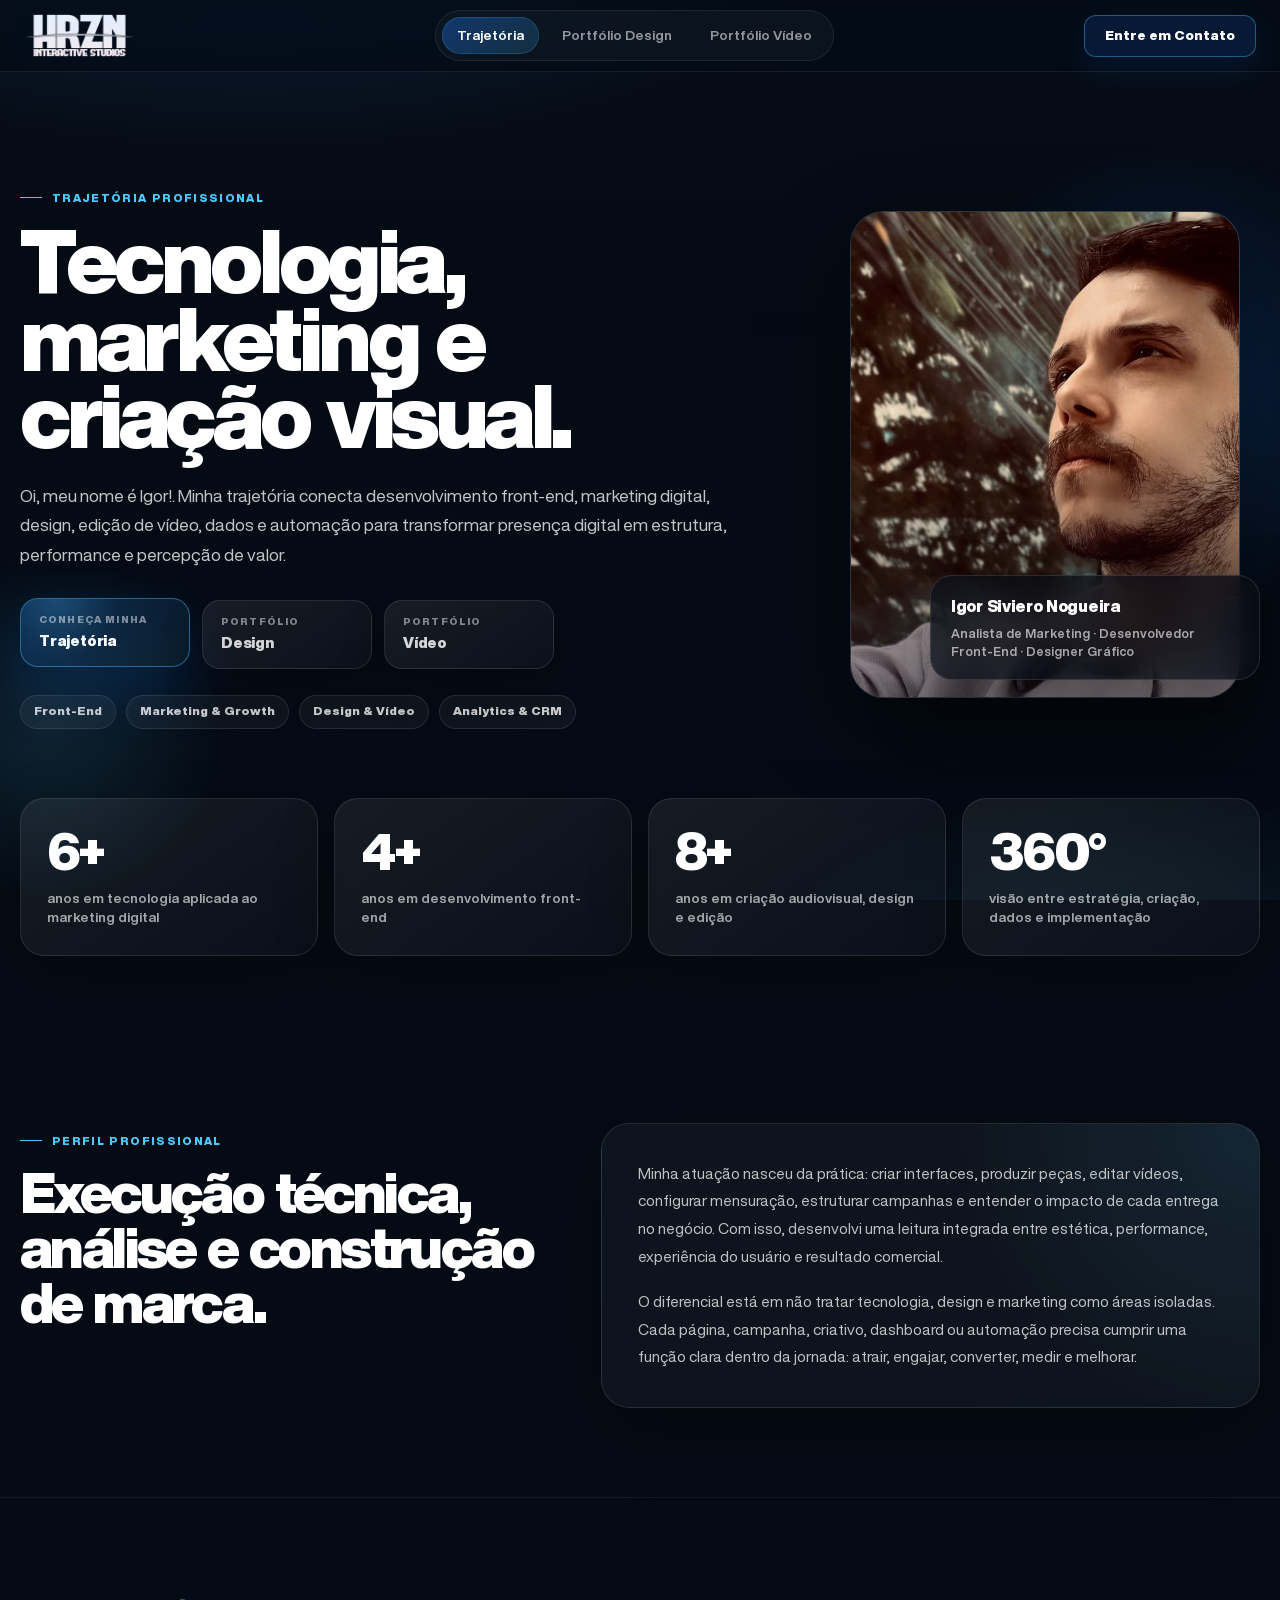
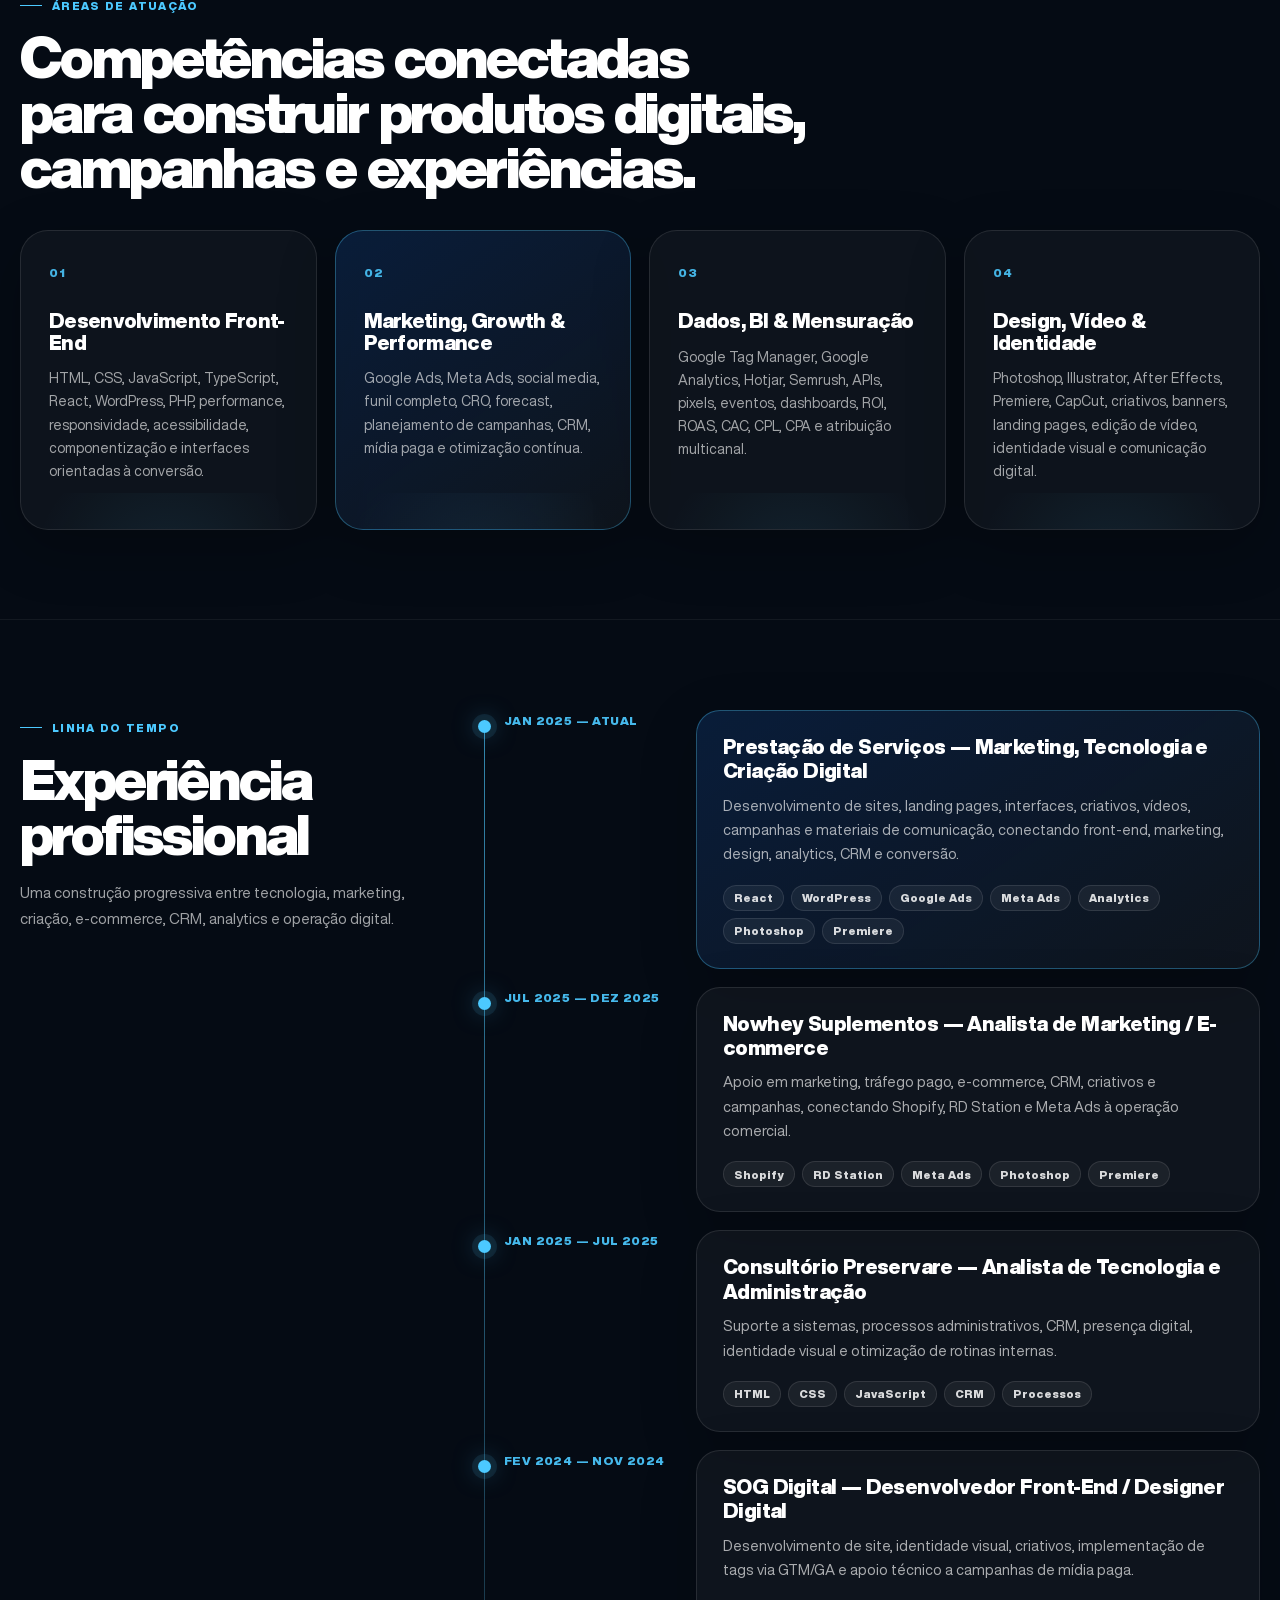
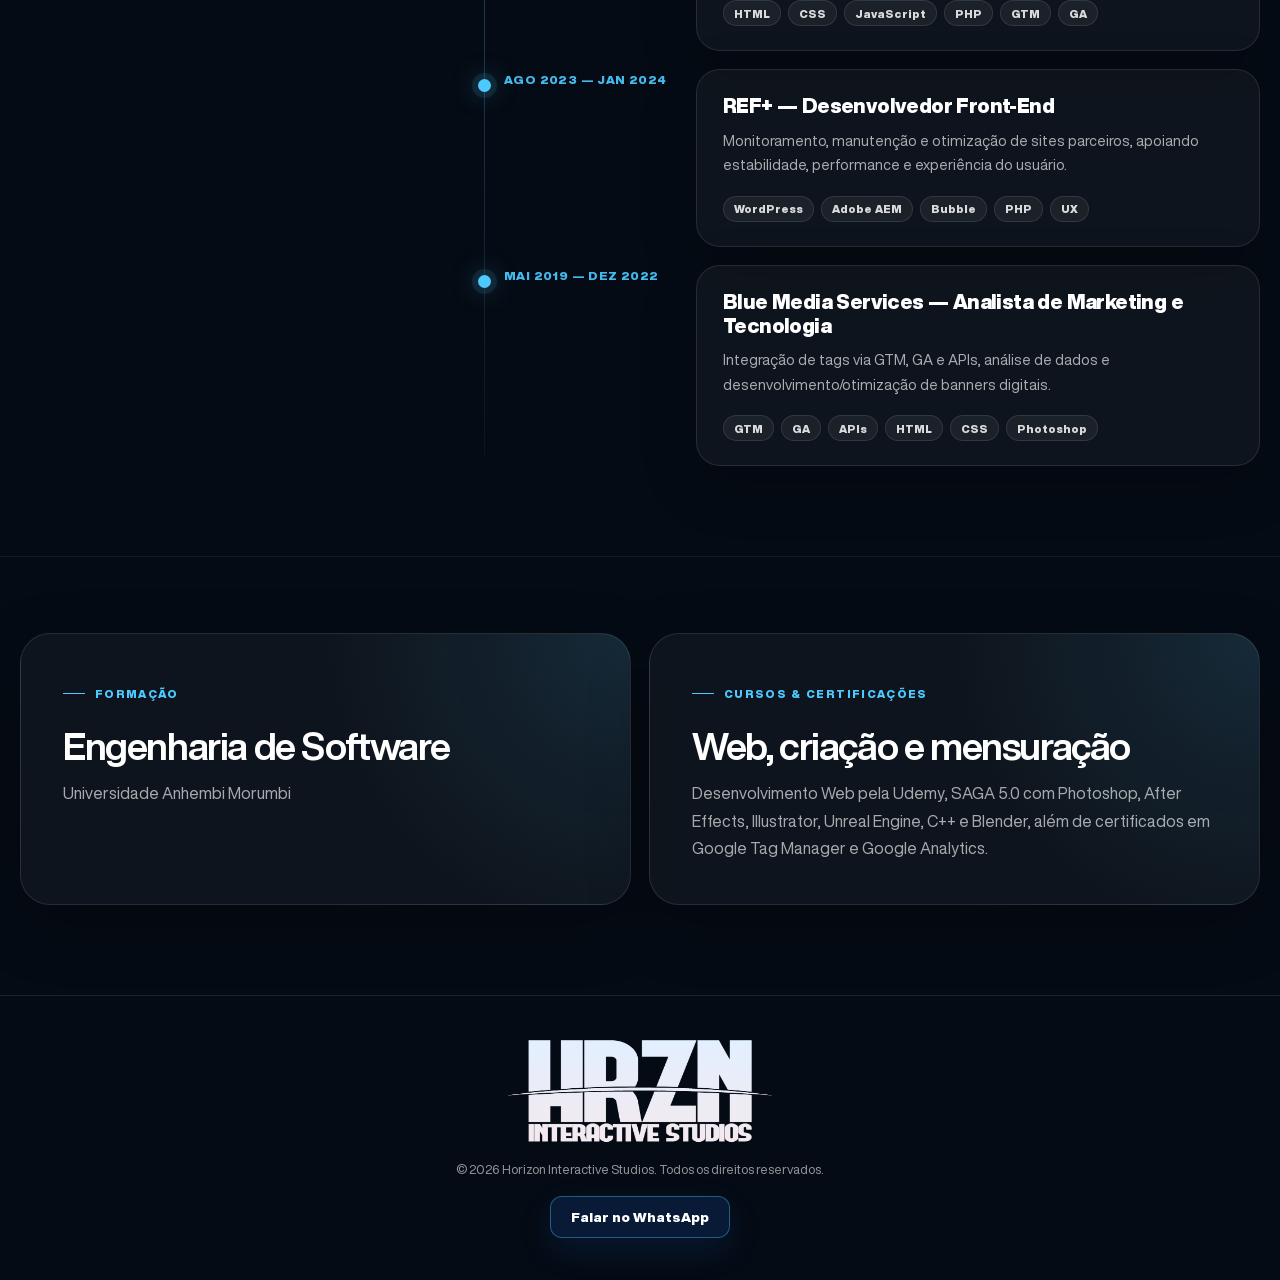
==== commit 97b3b161: "Update index.html" ====
--- a/index.html
+++ b/index.html
@@ -224,7 +224,7 @@
         <article class="journey-credential-card">
           <div class="page-kicker">Formação</div>
           <h2>Engenharia de Software</h2>
-          <p>Universidade Anhembi Morumbi · início em fev/2020 · trancada temporariamente.</p>
+          <p>Universidade Anhembi Morumbi</p>
         </article>
         <article class="journey-credential-card">
           <div class="page-kicker">Cursos & certificações</div>
--- a/assets/css/styles.css
+++ b/assets/css/styles.css
@@ -263,7 +263,7 @@
   max-width: 860px;
   font-size: clamp(38px, 6.5vw, 86px);
   line-height: 0.92;
-  letter-spacing: -0.02em;
+  letter-spacing: -0.07em;
   font-weight: 900;
 }
 
@@ -369,16 +369,6 @@
   text-transform: uppercase;
 }
 
-.hero-switch-link {
-  background: linear-gradient(180deg, rgba(255,255,255,0.065), rgba(255,255,255,0.025));
-}
-
-.hero-switch-link::before {
-  background:
-    radial-gradient(circle at 24% 12%, rgba(255,255,255,0.16), transparent 34%),
-    linear-gradient(135deg, rgba(76,201,255,0.14), rgba(30,123,255,0.08));
-}
-
 .hero-switch-btn:hover,
 .hero-switch-btn.active {
   color: var(--white);
@@ -410,11 +400,6 @@
     padding: 12px 13px;
     border-radius: 15px;
     font-size: 16px;
-  }
-
-  .hero-switch-link {
-    grid-column: 1 / -1;
-    min-height: 56px;
   }
 
   .hero-switch-btn span {
@@ -1528,3 +1513,583 @@
     margin-bottom: 22px;
   }
 }
+
+
+/* ============================
+   NAVIGATION SWITCH + TRAJECTORY MAIN PAGE
+   ============================ */
+.site-switch {
+  display: flex;
+  flex-wrap: wrap;
+  gap: 12px;
+  align-items: center;
+  margin-top: 30px;
+}
+
+.site-switch__btn {
+  position: relative;
+  display: inline-flex;
+  flex-direction: column;
+  align-items: flex-start;
+  justify-content: center;
+  min-width: 170px;
+  min-height: 64px;
+  padding: 13px 18px;
+  border-radius: 18px;
+  text-decoration: none;
+  color: rgba(255,255,255,0.82);
+  border: 1px solid rgba(255,255,255,0.10);
+  background: linear-gradient(145deg, rgba(255,255,255,0.075), rgba(255,255,255,0.026));
+  box-shadow: 0 18px 46px rgba(0,0,0,0.18);
+  overflow: hidden;
+  transition: transform .22s ease, border-color .22s ease, background .22s ease, box-shadow .22s ease;
+}
+
+.site-switch__btn::before {
+  content: "";
+  position: absolute;
+  inset: 0;
+  background: radial-gradient(circle at 22% 0%, rgba(76,201,255,0.22), transparent 42%);
+  opacity: 0;
+  transition: opacity .22s ease;
+}
+
+.site-switch__btn span {
+  position: relative;
+  z-index: 1;
+  display: block;
+  margin-bottom: 2px;
+  color: rgba(255,255,255,0.48);
+  font-size: 10px;
+  font-weight: 800;
+  text-transform: uppercase;
+  letter-spacing: 1.15px;
+}
+
+.site-switch__btn {
+  font-size: 15px;
+  font-weight: 900;
+  letter-spacing: -0.2px;
+}
+
+.site-switch__btn:hover,
+.site-switch__btn.active {
+  transform: translateY(-2px);
+  color: #fff;
+  border-color: rgba(76,201,255,0.42);
+  background: linear-gradient(135deg, rgba(30,123,255,0.24), rgba(76,201,255,0.08));
+  box-shadow: 0 22px 62px rgba(0,110,255,0.18);
+}
+
+.site-switch__btn:hover::before,
+.site-switch__btn.active::before { opacity: 1; }
+
+.hero-portfolio-switch.site-switch {
+  margin-top: 28px;
+}
+
+.hero-portfolio-switch .site-switch__btn {
+  min-width: 158px;
+}
+
+.journey-page {
+  overflow: hidden;
+}
+
+.journey-hero {
+  position: relative;
+  padding: clamp(64px, 8vw, 118px) 0 clamp(36px, 5vw, 68px);
+}
+
+.journey-hero::before,
+.journey-hero::after {
+  content: "";
+  position: absolute;
+  border-radius: 999px;
+  pointer-events: none;
+  z-index: 0;
+}
+
+.journey-hero::before {
+  width: min(560px, 70vw);
+  height: min(560px, 70vw);
+  right: -170px;
+  top: 30px;
+  background: radial-gradient(circle, rgba(30,123,255,0.22), transparent 62%);
+  filter: blur(4px);
+}
+
+.journey-hero::after {
+  width: 420px;
+  height: 420px;
+  left: -160px;
+  bottom: -140px;
+  background: radial-gradient(circle, rgba(76,201,255,0.13), transparent 60%);
+}
+
+.journey-hero__grid {
+  display: grid;
+  grid-template-columns: minmax(0, 1fr) minmax(300px, 430px);
+  gap: clamp(28px, 6vw, 72px);
+  align-items: center;
+}
+
+.journey-title {
+  max-width: 830px;
+  color: #fff;
+  font-size: clamp(42px, 7vw, 88px);
+  line-height: .88;
+  letter-spacing: -4.4px;
+  font-weight: 900;
+  text-wrap: balance;
+}
+
+.journey-lead {
+  max-width: 730px;
+  margin-top: 26px;
+  color: rgba(255,255,255,0.76);
+  font-size: clamp(16px, 1.35vw, 20px);
+  line-height: 1.72;
+}
+
+.journey-hero__meta {
+  display: flex;
+  flex-wrap: wrap;
+  gap: 10px;
+  margin-top: 26px;
+}
+
+.journey-hero__meta span {
+  display: inline-flex;
+  align-items: center;
+  min-height: 34px;
+  padding: 0 13px;
+  border-radius: 999px;
+  color: rgba(255,255,255,0.78);
+  font-size: 12px;
+  font-weight: 800;
+  border: 1px solid rgba(255,255,255,0.10);
+  background: rgba(255,255,255,0.045);
+}
+
+.journey-portrait-card {
+  position: relative;
+  display: grid;
+  place-items: center;
+  min-height: 560px;
+}
+
+.journey-portrait__glow {
+  position: absolute;
+  width: 82%;
+  aspect-ratio: 1;
+  border-radius: 36% 64% 56% 44% / 42% 38% 62% 58%;
+  background:
+    radial-gradient(circle at 34% 20%, rgba(76,201,255,0.22), transparent 35%),
+    linear-gradient(135deg, rgba(30,123,255,0.22), rgba(76,201,255,0.05));
+  filter: blur(2px);
+  animation: journeyFloatBlob 8s ease-in-out infinite alternate;
+}
+
+@keyframes journeyFloatBlob {
+  from { transform: translate3d(-6px, 6px, 0) rotate(-2deg); }
+  to { transform: translate3d(8px, -8px, 0) rotate(3deg); }
+}
+
+.journey-portrait__frame {
+  position: relative;
+  z-index: 1;
+  width: min(390px, 88vw);
+  aspect-ratio: 4 / 5;
+  border-radius: 34px;
+  overflow: hidden;
+  border: 1px solid rgba(255,255,255,0.14);
+  background: rgba(255,255,255,0.04);
+  box-shadow: 0 34px 90px rgba(0,0,0,0.44), 0 0 0 1px rgba(76,201,255,0.08) inset;
+}
+
+.journey-portrait__frame::after {
+  content: "";
+  position: absolute;
+  inset: 0;
+  background: linear-gradient(180deg, transparent 42%, rgba(5,11,20,0.46));
+  pointer-events: none;
+}
+
+.journey-portrait {
+  display: block;
+  width: 100%;
+  height: 100%;
+  object-fit: cover;
+  object-position: 58% 38%;
+  filter: saturate(1.03) contrast(1.04);
+  transform: scale(1.02);
+}
+
+.journey-signature-card {
+  position: absolute;
+  z-index: 2;
+  right: 0;
+  bottom: 54px;
+  width: min(330px, 76vw);
+  padding: 18px 20px;
+  border-radius: 22px;
+  border: 1px solid rgba(255,255,255,0.12);
+  background: rgba(5,11,20,0.72);
+  backdrop-filter: blur(18px) saturate(150%);
+  -webkit-backdrop-filter: blur(18px) saturate(150%);
+  box-shadow: 0 24px 70px rgba(0,0,0,0.38);
+}
+
+.journey-signature-card strong {
+  display: block;
+  color: #fff;
+  font-size: 16px;
+  font-weight: 900;
+  letter-spacing: -0.3px;
+}
+
+.journey-signature-card span {
+  display: block;
+  margin-top: 6px;
+  color: rgba(255,255,255,0.62);
+  font-size: 12.5px;
+  line-height: 1.45;
+  font-weight: 700;
+}
+
+.journey-stats {
+  padding: 0 0 clamp(56px, 6vw, 86px);
+}
+
+.journey-stats__grid {
+  display: grid;
+  grid-template-columns: repeat(4, minmax(0, 1fr));
+  gap: 16px;
+}
+
+.journey-stats__grid article {
+  min-height: 158px;
+  padding: 26px;
+  border-radius: 24px;
+  border: 1px solid rgba(255,255,255,0.10);
+  background: linear-gradient(145deg, rgba(255,255,255,0.07), rgba(255,255,255,0.024));
+  box-shadow: 0 20px 60px rgba(0,0,0,0.22);
+}
+
+.journey-stats__grid strong {
+  display: block;
+  color: #fff;
+  font-size: clamp(36px, 4vw, 56px);
+  line-height: 1;
+  font-weight: 900;
+  letter-spacing: -2px;
+}
+
+.journey-stats__grid span {
+  display: block;
+  margin-top: 12px;
+  color: rgba(255,255,255,0.62);
+  font-size: 13.5px;
+  line-height: 1.45;
+  font-weight: 700;
+}
+
+.journey-section {
+  padding: clamp(64px, 7vw, 104px) 0;
+  position: relative;
+}
+
+.journey-section + .journey-section {
+  border-top: 1px solid rgba(255,255,255,0.06);
+}
+
+.journey-about__grid {
+  display: grid;
+  grid-template-columns: minmax(280px, 0.88fr) minmax(0, 1.12fr);
+  gap: clamp(28px, 5vw, 70px);
+  align-items: start;
+}
+
+.journey-section__intro h2,
+.journey-section__header h2,
+.journey-timeline-heading h2 {
+  color: #fff;
+  font-size: clamp(30px, 4.4vw, 58px);
+  line-height: .98;
+  letter-spacing: -2.6px;
+  font-weight: 900;
+  text-wrap: balance;
+}
+
+.journey-about__text {
+  display: grid;
+  gap: 18px;
+  padding: clamp(24px, 3vw, 36px);
+  border-radius: 28px;
+  border: 1px solid rgba(255,255,255,0.10);
+  background:
+    radial-gradient(circle at 100% 0%, rgba(76,201,255,0.10), transparent 42%),
+    rgba(255,255,255,0.04);
+  box-shadow: 0 22px 70px rgba(0,0,0,0.24);
+}
+
+.journey-about__text p {
+  color: rgba(255,255,255,0.74);
+  font-size: clamp(15.5px, 1.2vw, 18px);
+  line-height: 1.78;
+}
+
+.journey-section__header {
+  display: flex;
+  justify-content: space-between;
+  gap: 24px;
+  align-items: end;
+  margin-bottom: 34px;
+}
+
+.journey-section__header h2 {
+  max-width: 900px;
+}
+
+.journey-skills-grid {
+  display: grid;
+  grid-template-columns: repeat(4, minmax(0, 1fr));
+  gap: 18px;
+}
+
+.journey-skill-card {
+  position: relative;
+  min-height: 300px;
+  padding: 28px;
+  border-radius: 28px;
+  border: 1px solid rgba(255,255,255,0.10);
+  background: rgba(255,255,255,0.035);
+  box-shadow: 0 18px 58px rgba(0,0,0,0.24);
+  overflow: hidden;
+  transition: transform .24s ease, border-color .24s ease, background .24s ease;
+}
+
+.journey-skill-card::after {
+  content: "";
+  position: absolute;
+  inset: auto -20% -45% -20%;
+  height: 170px;
+  background: radial-gradient(circle, rgba(76,201,255,0.16), transparent 62%);
+  opacity: .55;
+}
+
+.journey-skill-card:hover {
+  transform: translateY(-6px);
+  border-color: rgba(76,201,255,0.26);
+  background: rgba(255,255,255,0.055);
+}
+
+.journey-skill-card.featured {
+  border-color: rgba(76,201,255,0.34);
+  background: linear-gradient(145deg, rgba(30,123,255,0.16), rgba(255,255,255,0.04));
+}
+
+.skill-index {
+  display: inline-flex;
+  margin-bottom: 28px;
+  color: rgba(76,201,255,0.88);
+  font-size: 12px;
+  font-weight: 900;
+  letter-spacing: 1px;
+}
+
+.journey-skill-card h3 {
+  position: relative;
+  z-index: 1;
+  color: #fff;
+  font-size: 20px;
+  line-height: 1.08;
+  letter-spacing: -0.7px;
+  font-weight: 900;
+}
+
+.journey-skill-card p {
+  position: relative;
+  z-index: 1;
+  margin-top: 14px;
+  color: rgba(255,255,255,0.62);
+  font-size: 14px;
+  line-height: 1.65;
+}
+
+.journey-timeline-layout {
+  display: grid;
+  grid-template-columns: minmax(260px, 390px) minmax(0, 1fr);
+  gap: clamp(30px, 5vw, 72px);
+  align-items: start;
+}
+
+.journey-timeline-heading {
+  position: sticky;
+  top: 104px;
+}
+
+.journey-timeline-heading p {
+  margin-top: 18px;
+  color: rgba(255,255,255,0.62);
+  font-size: 15px;
+  line-height: 1.7;
+}
+
+.journey-timeline {
+  position: relative;
+  display: grid;
+  gap: 18px;
+}
+
+.journey-timeline::before {
+  content: "";
+  position: absolute;
+  left: 10px;
+  top: 10px;
+  bottom: 10px;
+  width: 1px;
+  background: linear-gradient(180deg, rgba(76,201,255,0.65), rgba(255,255,255,0.04));
+}
+
+.journey-timeline-item {
+  position: relative;
+  display: grid;
+  grid-template-columns: 170px minmax(0, 1fr);
+  gap: 22px;
+  padding-left: 30px;
+}
+
+.journey-timeline-item::before {
+  content: "";
+  position: absolute;
+  left: 4px;
+  top: 10px;
+  width: 13px;
+  height: 13px;
+  border-radius: 50%;
+  background: #4cc9ff;
+  box-shadow: 0 0 0 6px rgba(76,201,255,0.10), 0 0 24px rgba(76,201,255,0.55);
+}
+
+.journey-date {
+  padding-top: 2px;
+  color: rgba(76,201,255,0.92);
+  font-size: 12px;
+  font-weight: 900;
+  letter-spacing: .4px;
+  text-transform: uppercase;
+}
+
+.journey-timeline-card {
+  padding: 24px 26px;
+  border-radius: 24px;
+  border: 1px solid rgba(255,255,255,0.10);
+  background: rgba(255,255,255,0.04);
+  box-shadow: 0 18px 58px rgba(0,0,0,0.20);
+}
+
+.journey-timeline-item.current .journey-timeline-card {
+  border-color: rgba(76,201,255,0.34);
+  background: linear-gradient(145deg, rgba(30,123,255,0.16), rgba(255,255,255,0.04));
+}
+
+.journey-timeline-card h3 {
+  color: #fff;
+  font-size: 20px;
+  line-height: 1.22;
+  letter-spacing: -.6px;
+  font-weight: 900;
+}
+
+.journey-timeline-card p {
+  margin-top: 10px;
+  color: rgba(255,255,255,0.65);
+  font-size: 14.5px;
+  line-height: 1.68;
+}
+
+.journey-credentials {
+  padding-top: clamp(44px, 6vw, 82px);
+}
+
+.journey-credentials__grid {
+  display: grid;
+  grid-template-columns: repeat(2, minmax(0, 1fr));
+  gap: 18px;
+}
+
+.journey-credential-card {
+  min-height: 220px;
+  padding: clamp(26px, 4vw, 42px);
+  border-radius: 30px;
+  border: 1px solid rgba(255,255,255,0.10);
+  background:
+    radial-gradient(circle at 100% 0%, rgba(76,201,255,0.12), transparent 46%),
+    rgba(255,255,255,0.04);
+  box-shadow: 0 20px 64px rgba(0,0,0,0.22);
+}
+
+.journey-credential-card h2 {
+  margin-top: 8px;
+  color: #fff;
+  font-size: clamp(24px, 3vw, 38px);
+  line-height: 1.05;
+  letter-spacing: -1.4px;
+}
+
+.journey-credential-card p {
+  margin-top: 14px;
+  color: rgba(255,255,255,0.64);
+  line-height: 1.7;
+}
+
+@media (max-width: 1120px) {
+  .journey-hero__grid { grid-template-columns: 1fr; }
+  .journey-portrait-card { min-height: auto; justify-content: start; }
+  .journey-portrait__frame { width: min(420px, 100%); }
+  .journey-signature-card { left: 24px; right: auto; bottom: 24px; }
+  .journey-stats__grid,
+  .journey-skills-grid { grid-template-columns: repeat(2, minmax(0, 1fr)); }
+  .journey-timeline-layout { grid-template-columns: 1fr; }
+  .journey-timeline-heading { position: relative; top: auto; }
+}
+
+@media (max-width: 760px) {
+  .journey-hero { padding-top: 48px; }
+  .journey-title { font-size: clamp(38px, 12vw, 56px); line-height: .94; letter-spacing: -2.4px; }
+  .journey-lead { font-size: 15.5px; line-height: 1.68; }
+  .site-switch { display: grid; grid-template-columns: 1fr; gap: 10px; }
+  .site-switch__btn { width: 100%; min-height: 58px; min-width: 0; }
+  .journey-hero__meta span { font-size: 11px; min-height: 31px; }
+  .journey-portrait-card { margin-top: 6px; }
+  .journey-portrait__frame { width: 100%; max-height: 520px; aspect-ratio: 4/4.75; border-radius: 26px; }
+  .journey-signature-card { position: relative; left: auto; bottom: auto; width: calc(100% - 28px); margin-top: -52px; }
+  .journey-stats__grid { grid-template-columns: repeat(2, minmax(0, 1fr)); gap: 12px; }
+  .journey-stats__grid article { min-height: 132px; padding: 18px; border-radius: 20px; }
+  .journey-stats__grid strong { font-size: 36px; }
+  .journey-stats__grid span { font-size: 11.8px; }
+  .journey-about__grid,
+  .journey-credentials__grid { grid-template-columns: 1fr; }
+  .journey-section__intro h2,
+  .journey-section__header h2,
+  .journey-timeline-heading h2 { font-size: clamp(28px, 9vw, 42px); letter-spacing: -1.5px; }
+  .journey-about__text { padding: 22px; border-radius: 22px; }
+  .journey-skills-grid { grid-template-columns: 1fr; }
+  .journey-skill-card { min-height: auto; padding: 22px; border-radius: 22px; }
+  .journey-timeline::before { left: 7px; }
+  .journey-timeline-item { grid-template-columns: 1fr; gap: 8px; padding-left: 26px; }
+  .journey-timeline-item::before { left: 1px; }
+  .journey-timeline-card { padding: 20px; border-radius: 20px; }
+  .journey-date { font-size: 11px; }
+}
+
+@media (max-width: 480px) {
+  .journey-stats__grid { grid-template-columns: 1fr 1fr; }
+  .journey-stats__grid article { padding: 16px; }
+  .journey-stats__grid strong { font-size: 32px; letter-spacing: -1.2px; }
+  .journey-stats__grid span { font-size: 11.5px; }
+  .journey-hero__meta { gap: 7px; }
+  .journey-hero__meta span { width: 100%; justify-content: center; }
+}
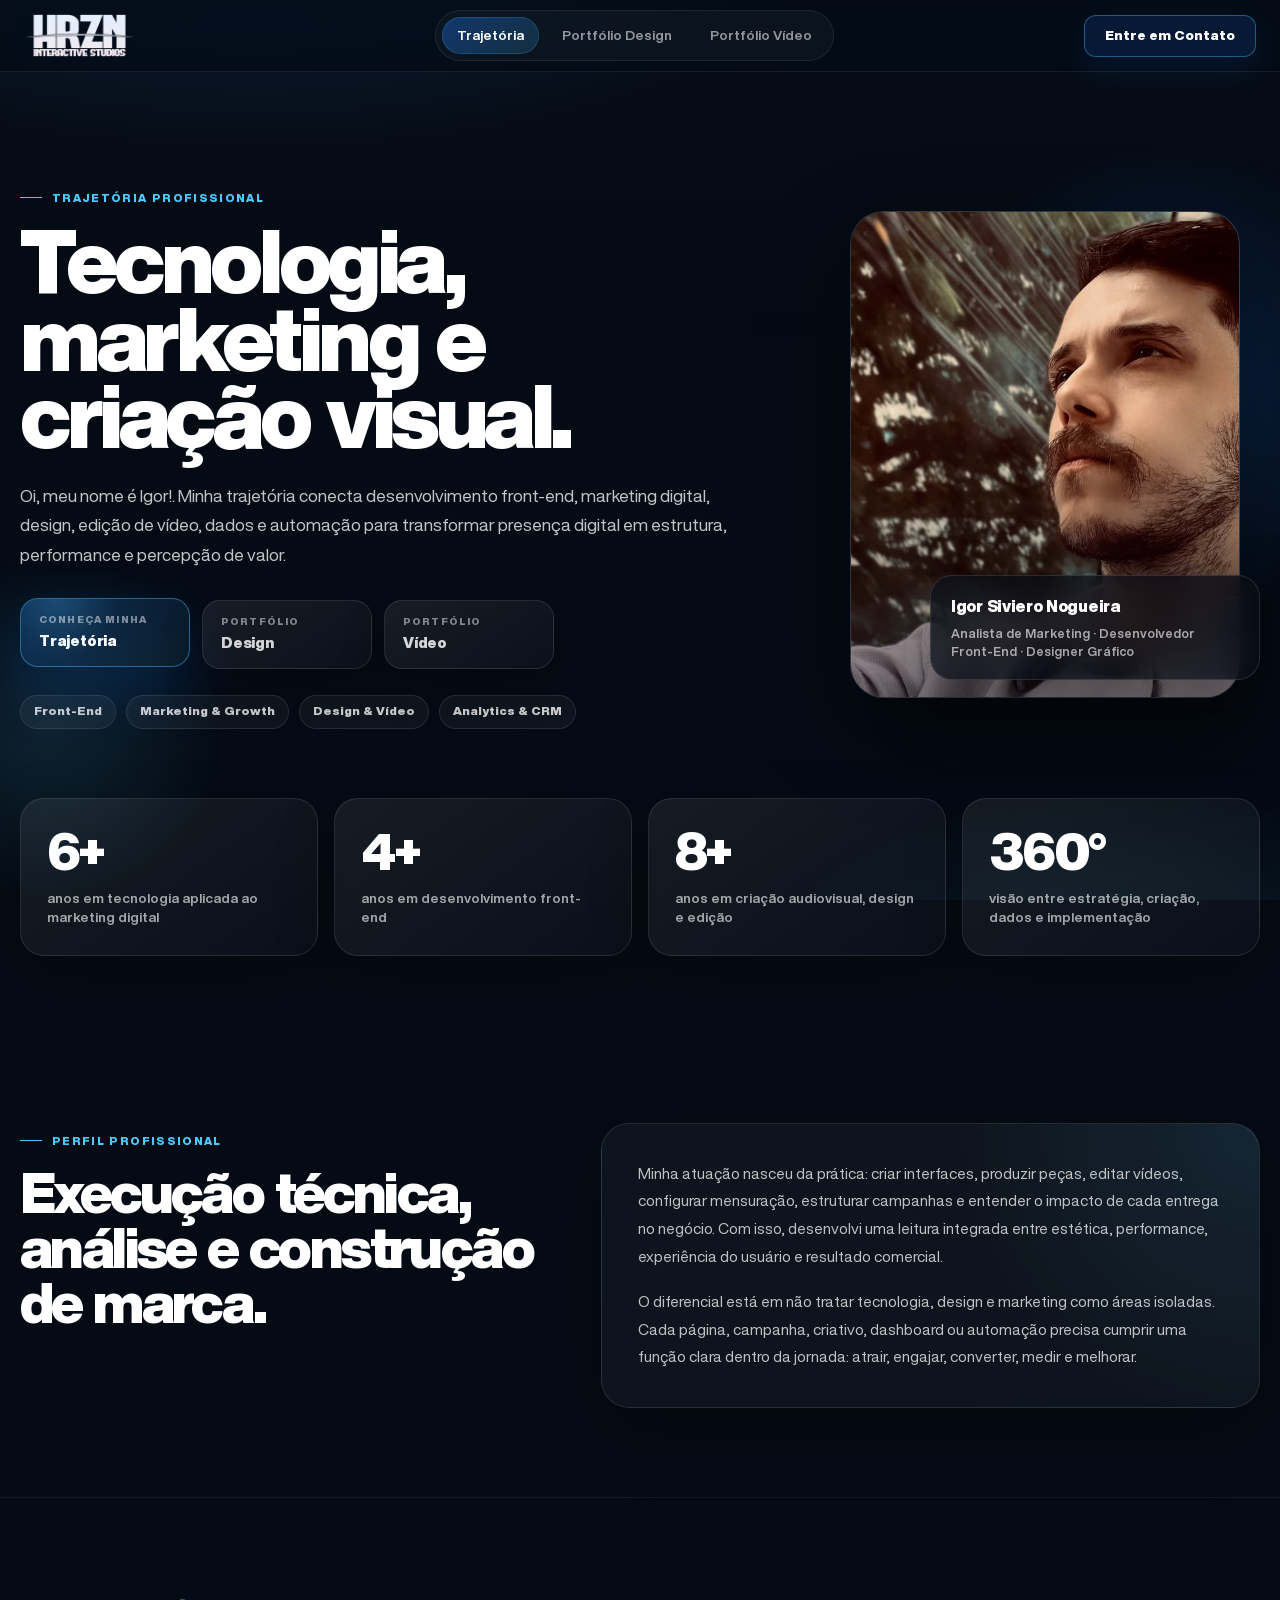
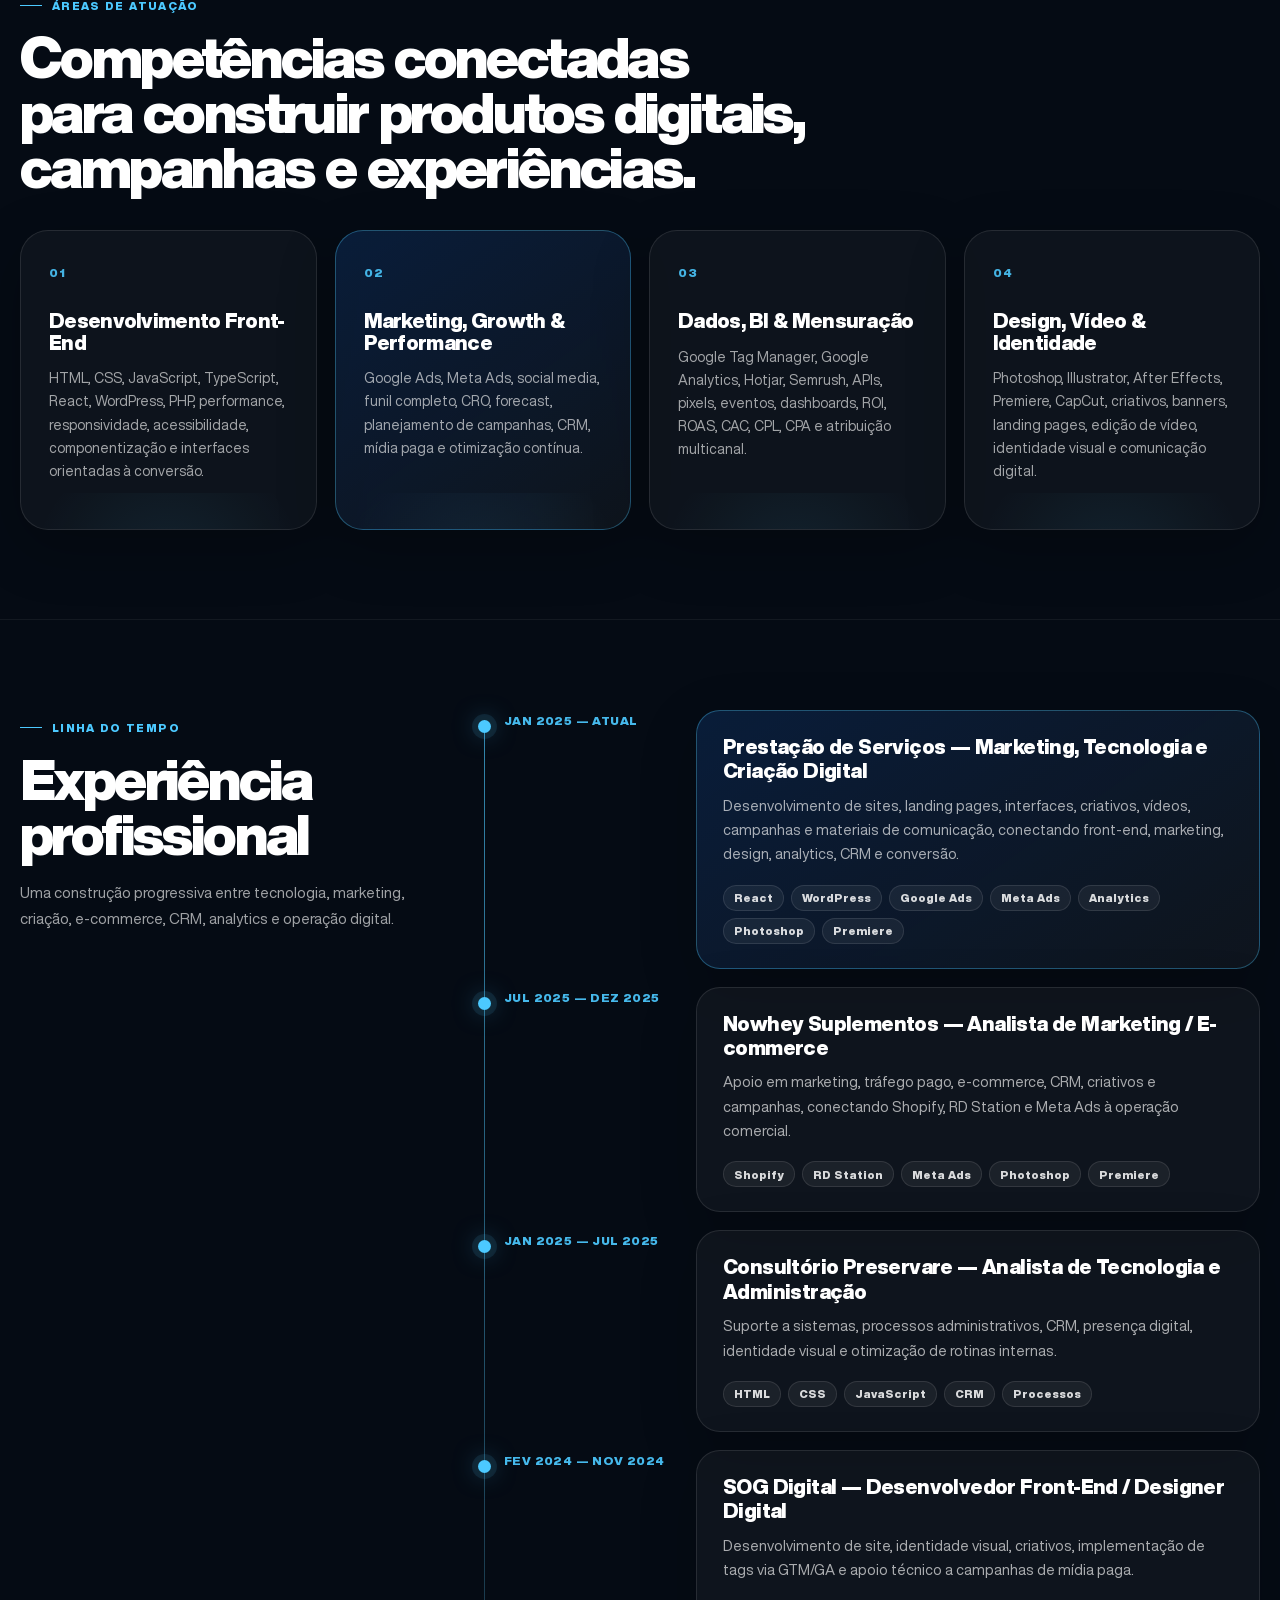
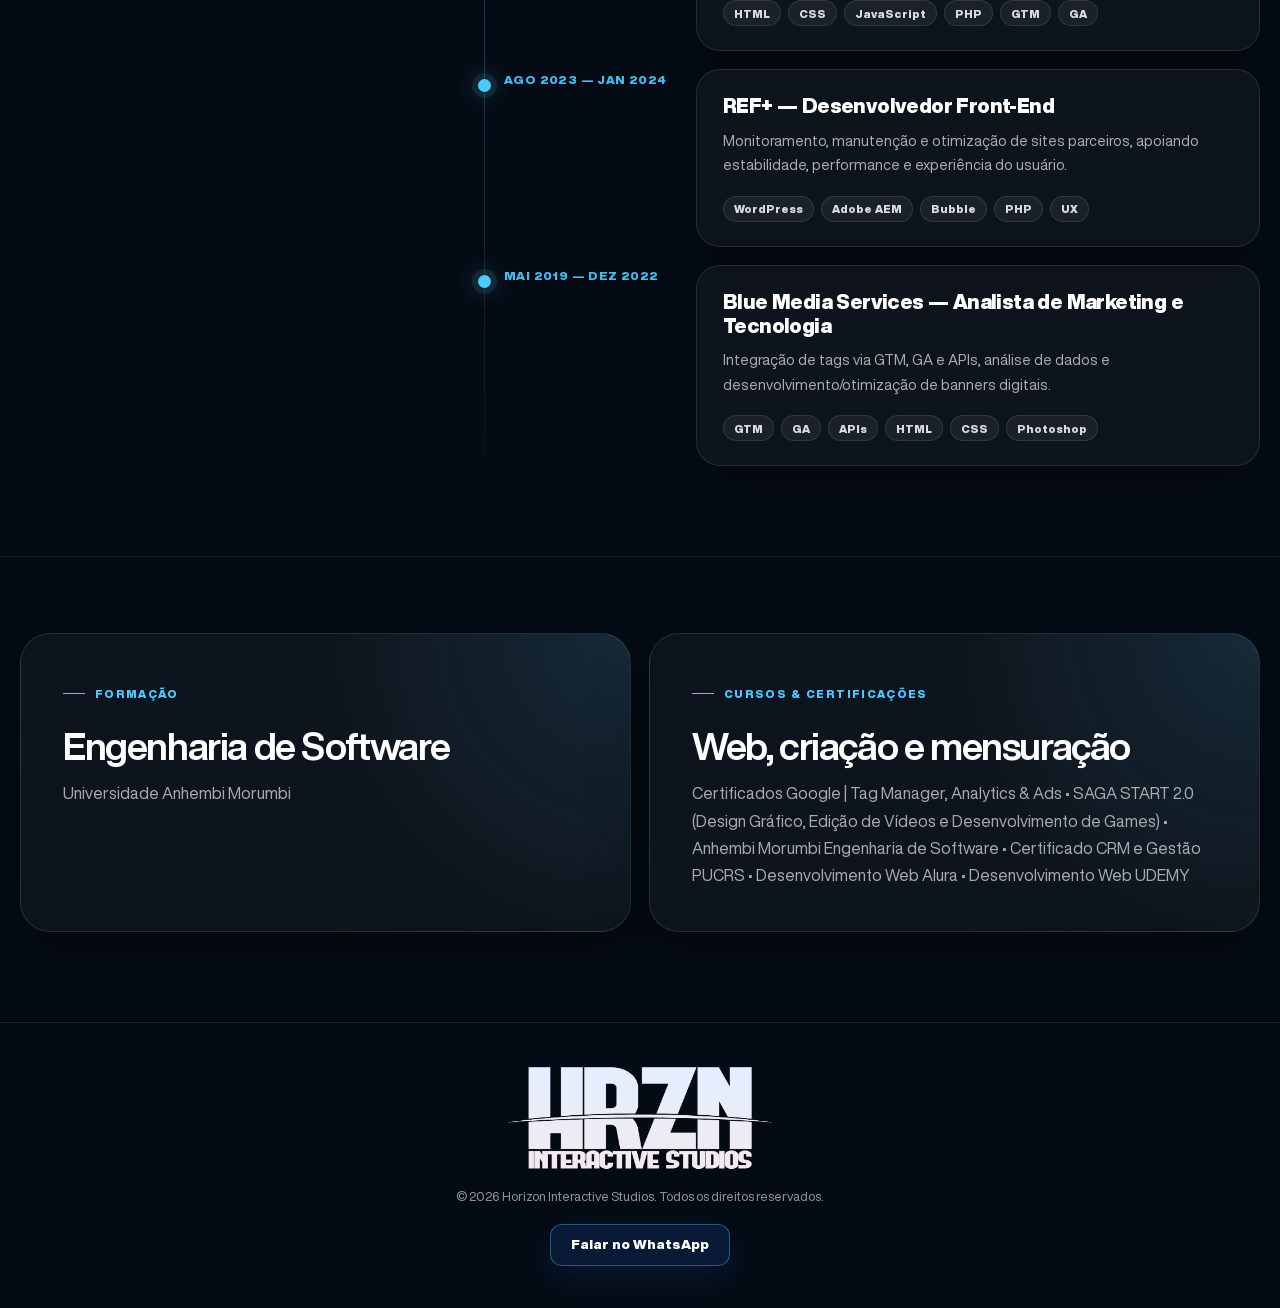
==== commit 2fb4f5d6: "Update index.html" ====
--- a/index.html
+++ b/index.html
@@ -229,7 +229,7 @@
         <article class="journey-credential-card">
           <div class="page-kicker">Cursos & certificações</div>
           <h2>Web, criação e mensuração</h2>
-          <p>Desenvolvimento Web pela Udemy, SAGA 5.0 com Photoshop, After Effects, Illustrator, Unreal Engine, C++ e Blender, além de certificados em Google Tag Manager e Google Analytics.</p>
+          <p>Certificados Google | Tag Manager, Analytics & Ads • SAGA START 2.0 (Design Gráfico, Edição de Vídeos e Desenvolvimento de Games) • Anhembi Morumbi Engenharia de Software • Certificado CRM e Gestão PUCRS • Desenvolvimento Web Alura • Desenvolvimento Web UDEMY </p>
         </article>
       </div>
     </section>
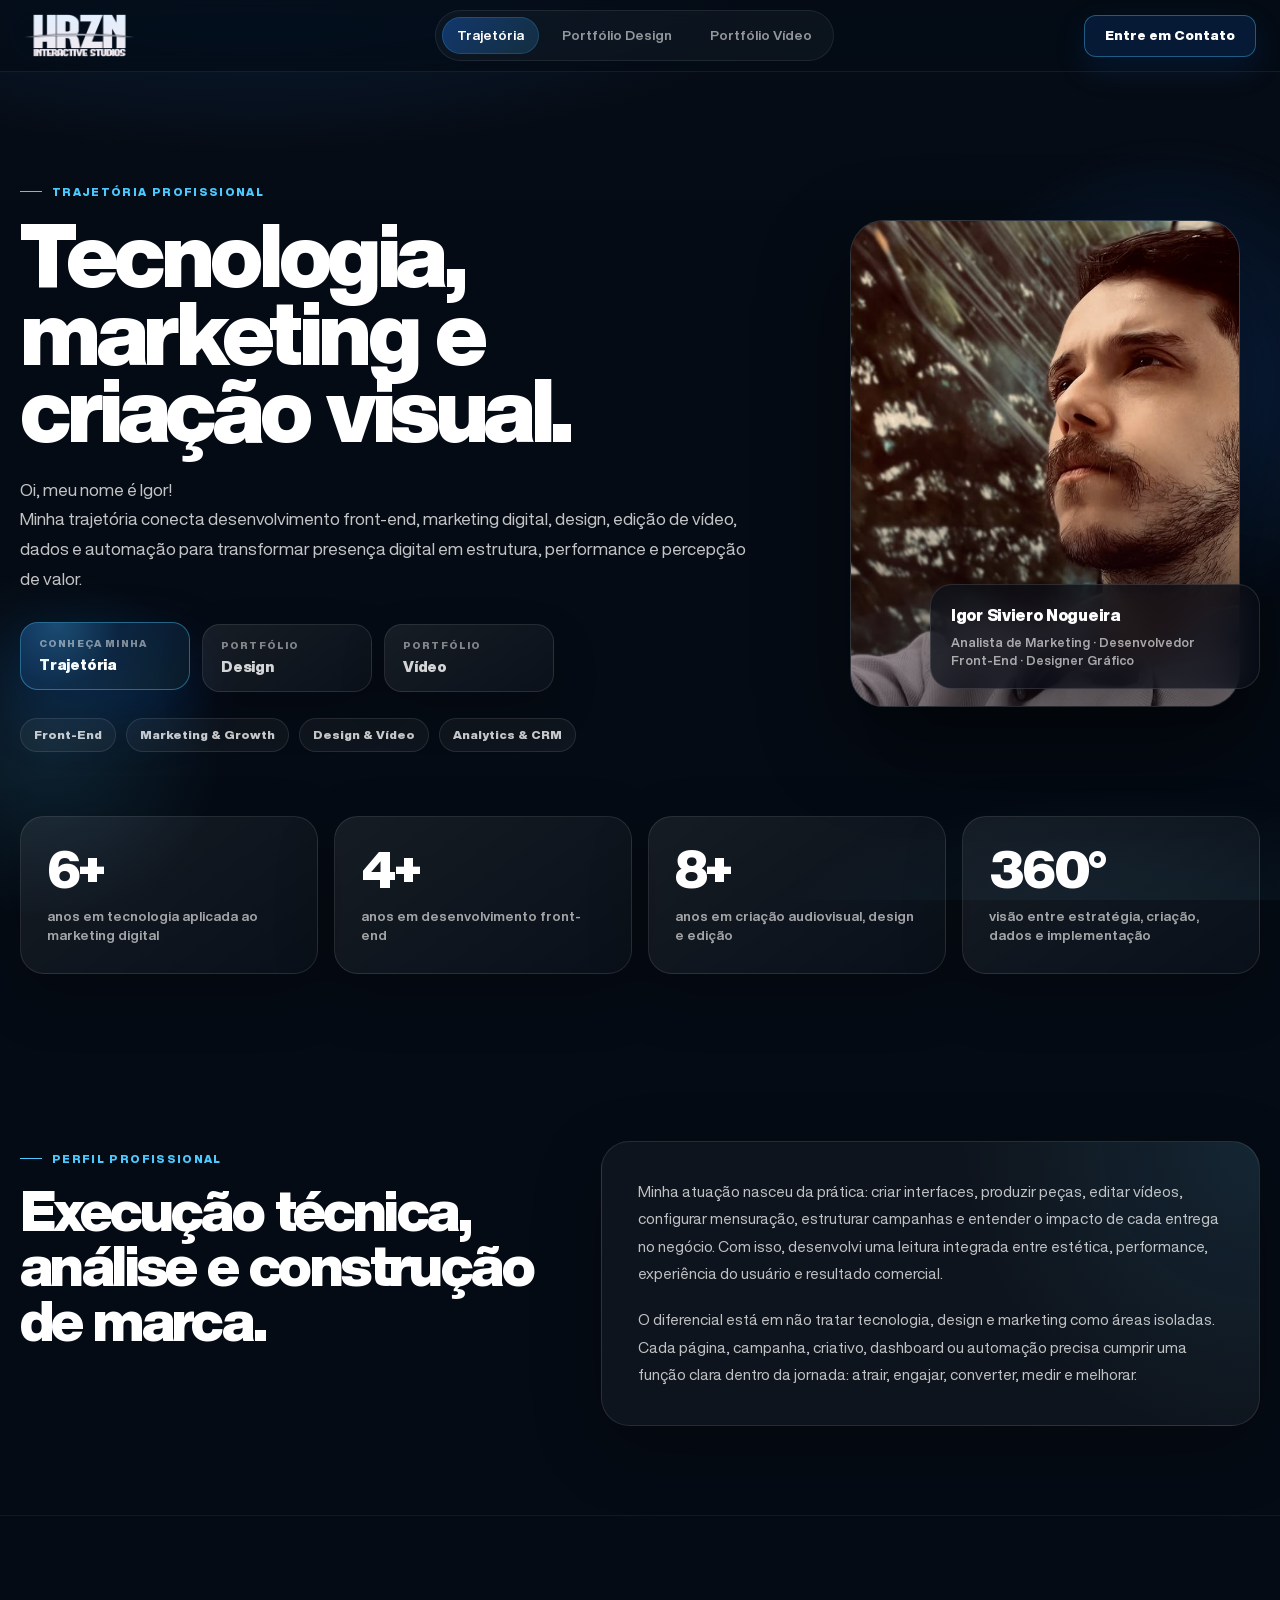
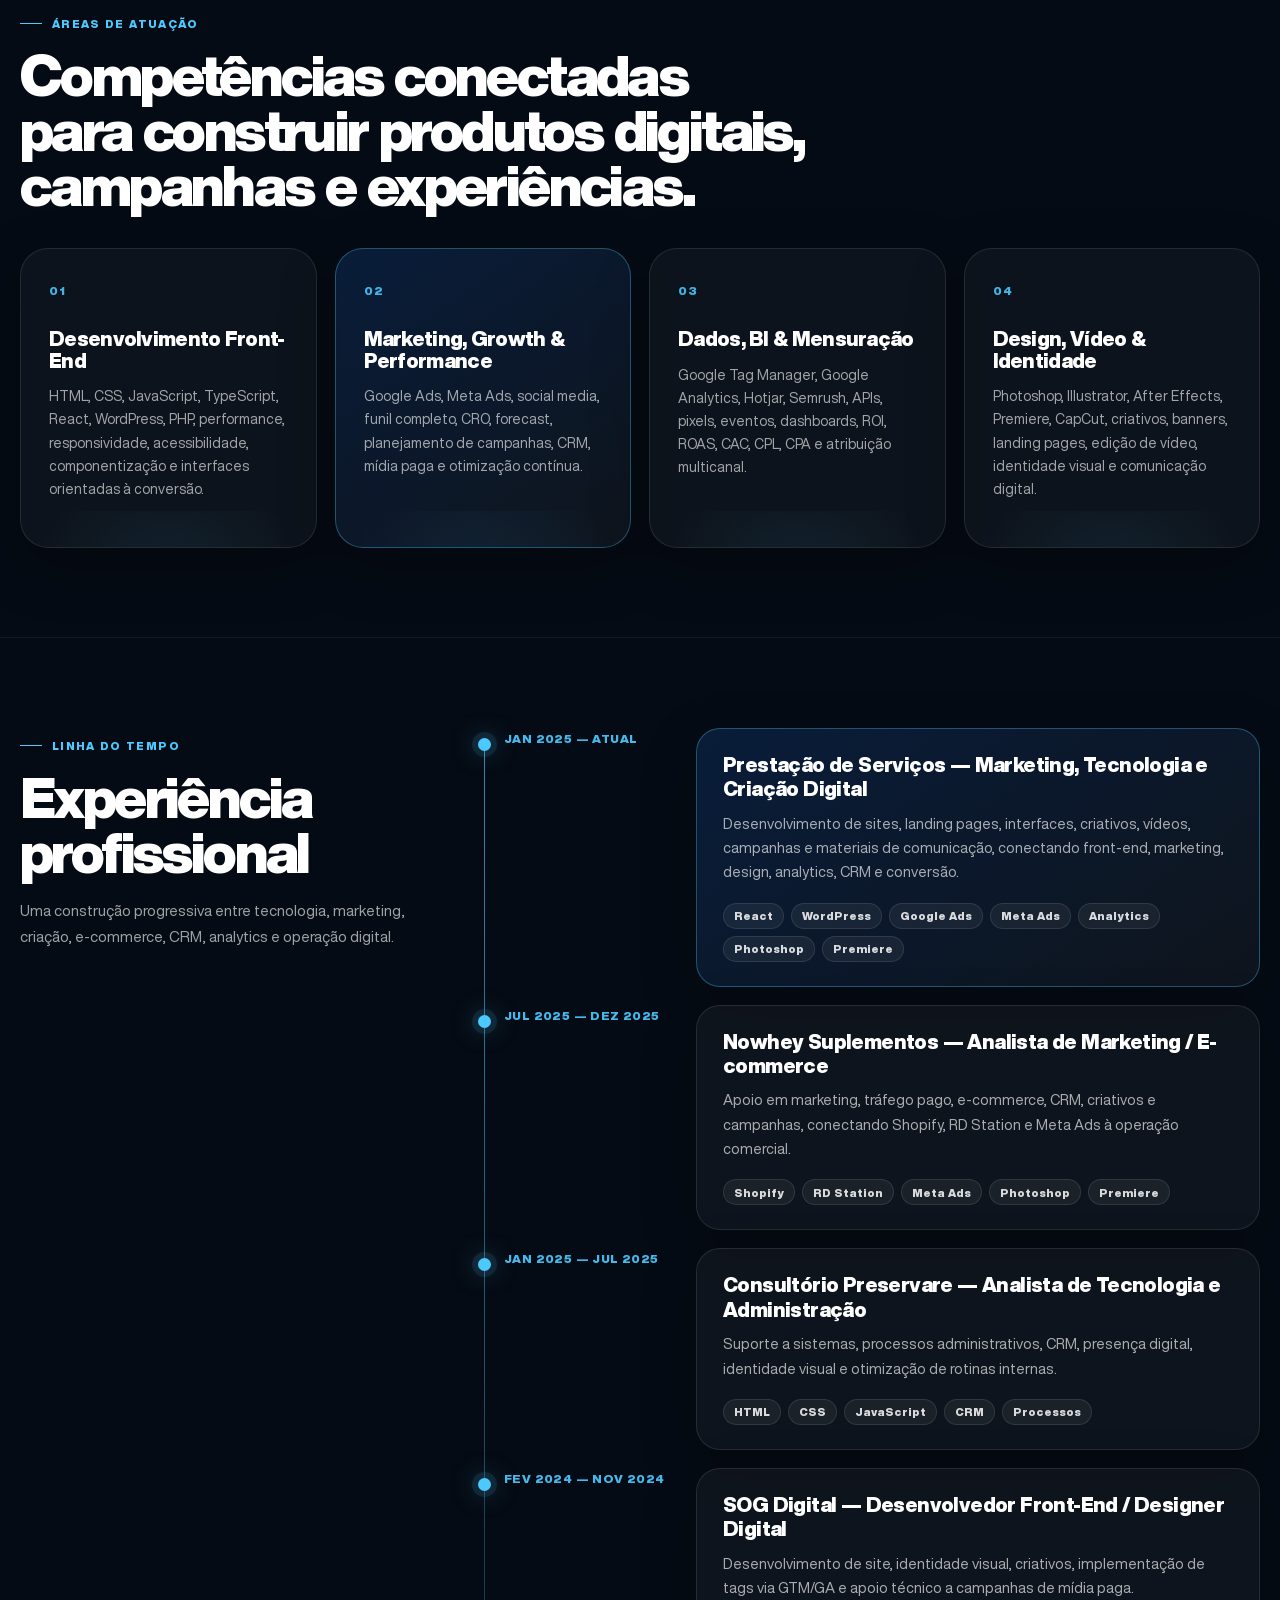
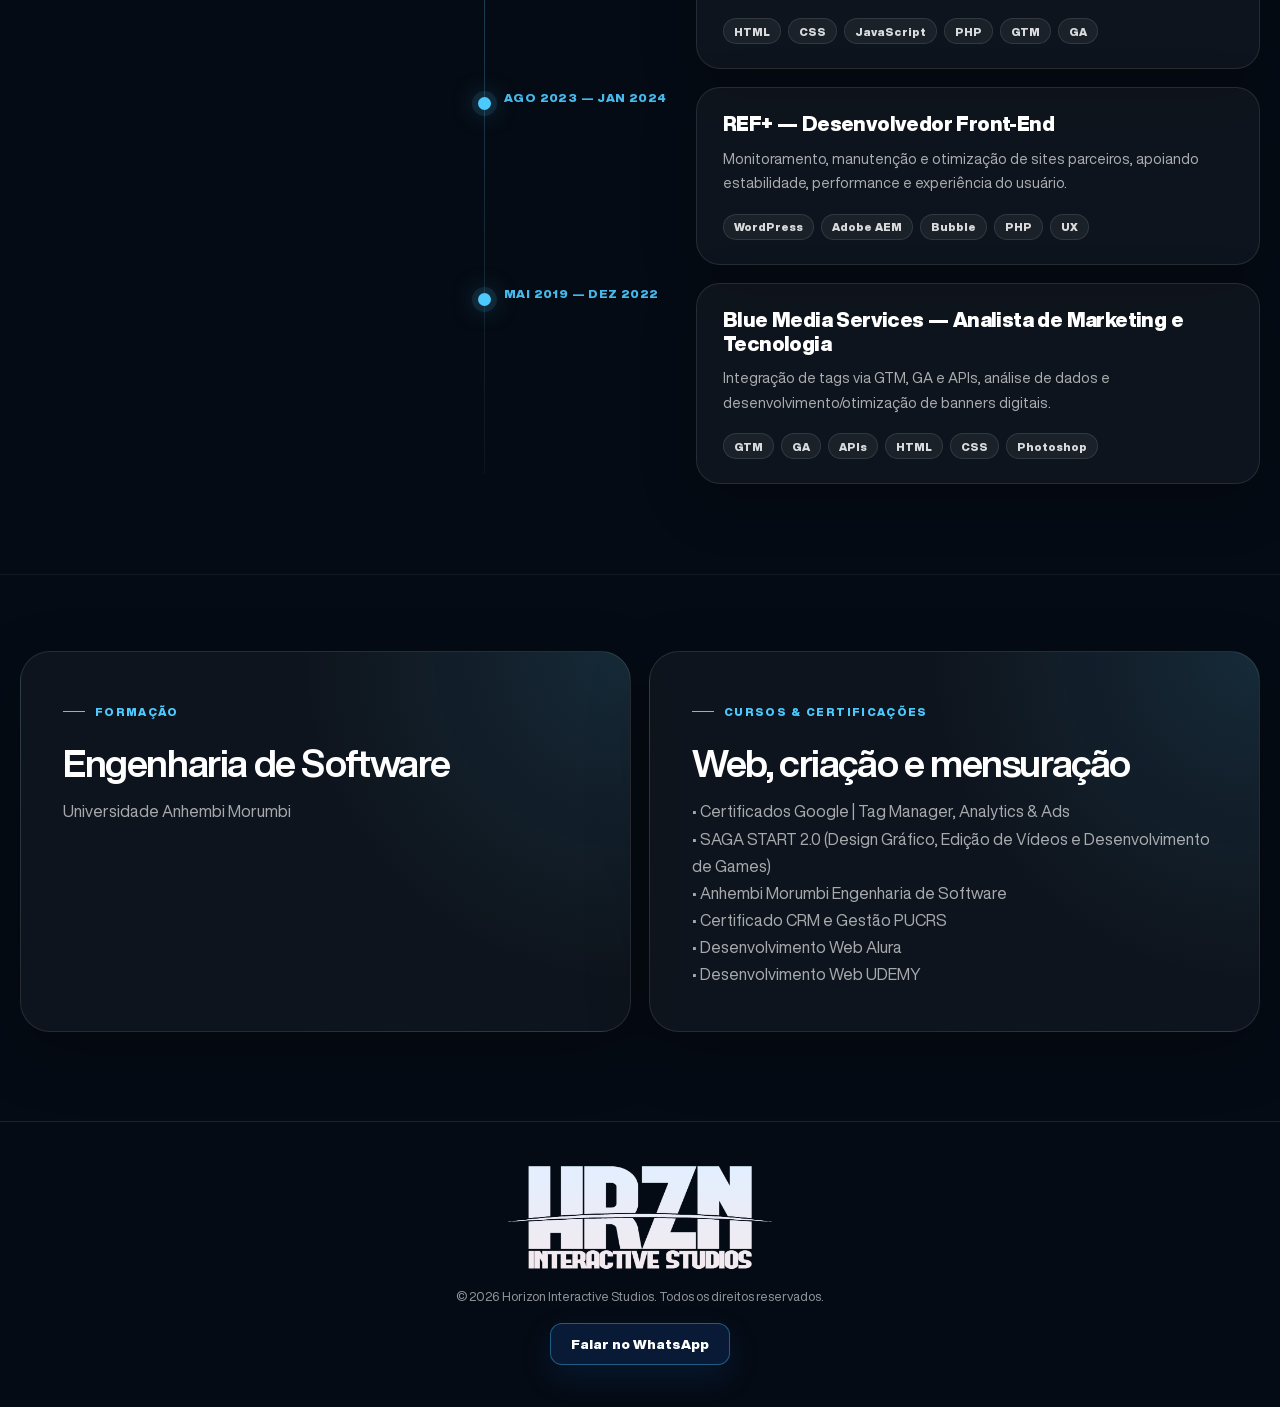
==== commit cd08d903: "Update index.html" ====
--- a/index.html
+++ b/index.html
@@ -42,7 +42,8 @@
           <div class="page-kicker">Trajetória profissional</div>
           <h1 id="journey-title" class="journey-title">Tecnologia, marketing e criação visual.</h1>
           <p class="journey-lead">
-            Oi, meu nome é Igor!. Minha trajetória conecta desenvolvimento front-end, marketing digital, design, edição de vídeo, dados e automação para transformar presença digital em estrutura, performance e percepção de valor.
+            Oi, meu nome é Igor! <br>
+            Minha trajetória conecta desenvolvimento front-end, marketing digital, design, edição de vídeo, dados e automação para transformar presença digital em estrutura, performance e percepção de valor.
           </p>
 
           <div class="site-switch journey-switch" aria-label="Navegação principal da página">
@@ -229,7 +230,12 @@
         <article class="journey-credential-card">
           <div class="page-kicker">Cursos & certificações</div>
           <h2>Web, criação e mensuração</h2>
-          <p>Certificados Google | Tag Manager, Analytics & Ads • SAGA START 2.0 (Design Gráfico, Edição de Vídeos e Desenvolvimento de Games) • Anhembi Morumbi Engenharia de Software • Certificado CRM e Gestão PUCRS • Desenvolvimento Web Alura • Desenvolvimento Web UDEMY </p>
+          <p>• Certificados Google | Tag Manager, Analytics & Ads <br>
+            • SAGA START 2.0 (Design Gráfico, Edição de Vídeos e Desenvolvimento de Games) <br>
+            • Anhembi Morumbi Engenharia de Software <br>
+            • Certificado CRM e Gestão PUCRS <br>
+            • Desenvolvimento Web Alura <br>
+            • Desenvolvimento Web UDEMY </p>
         </article>
       </div>
     </section>
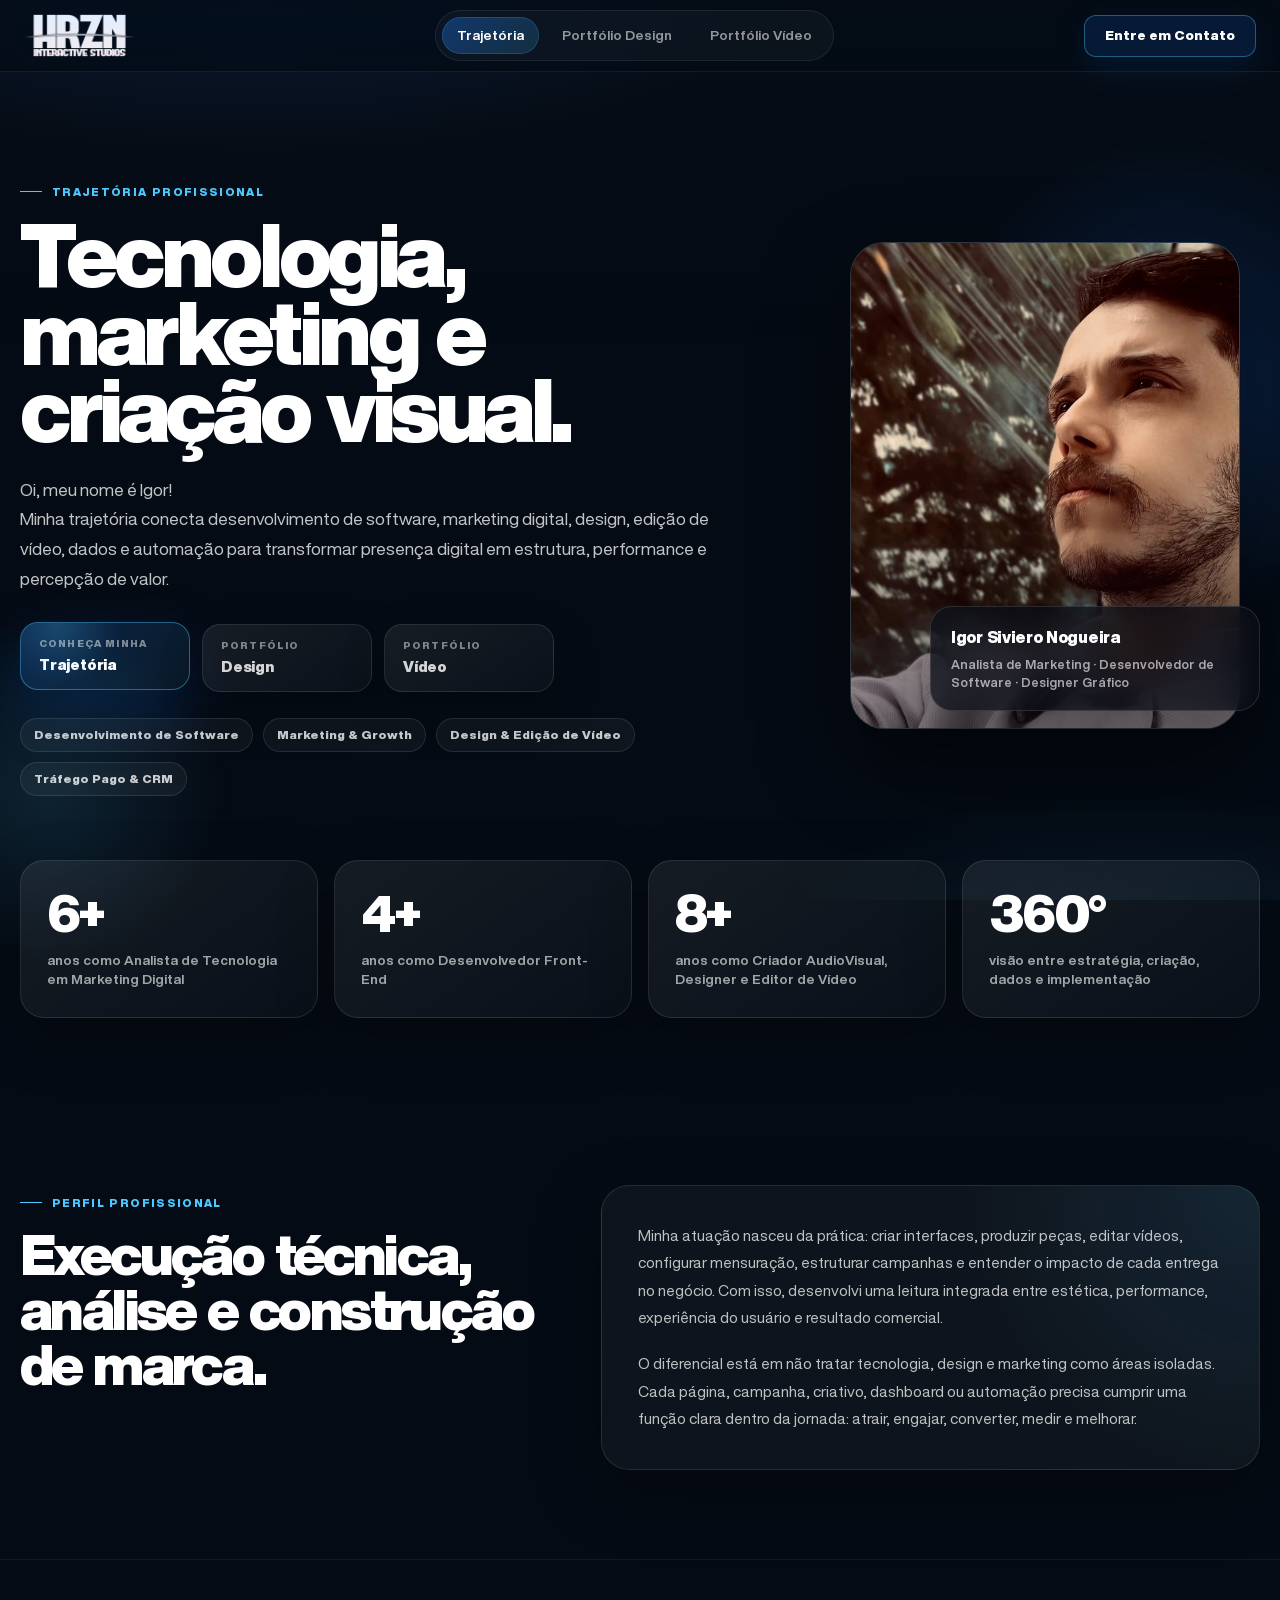
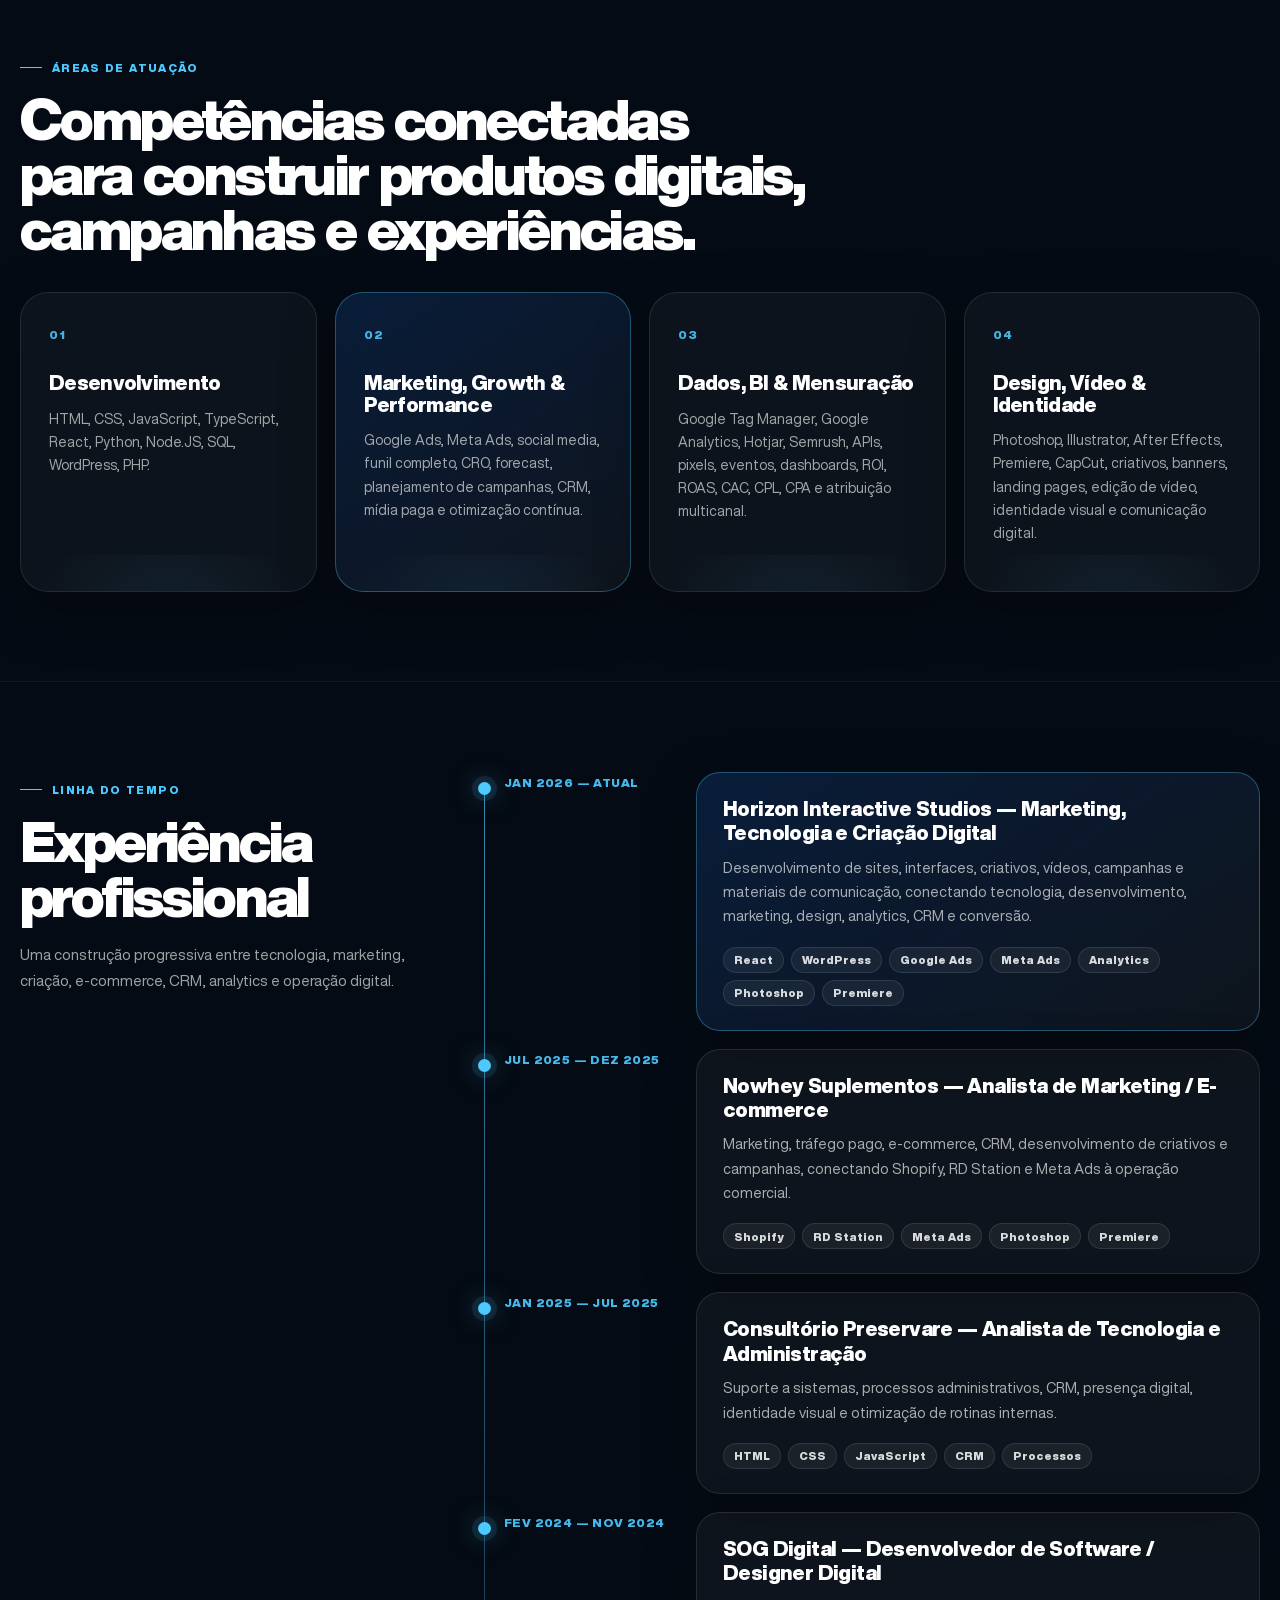
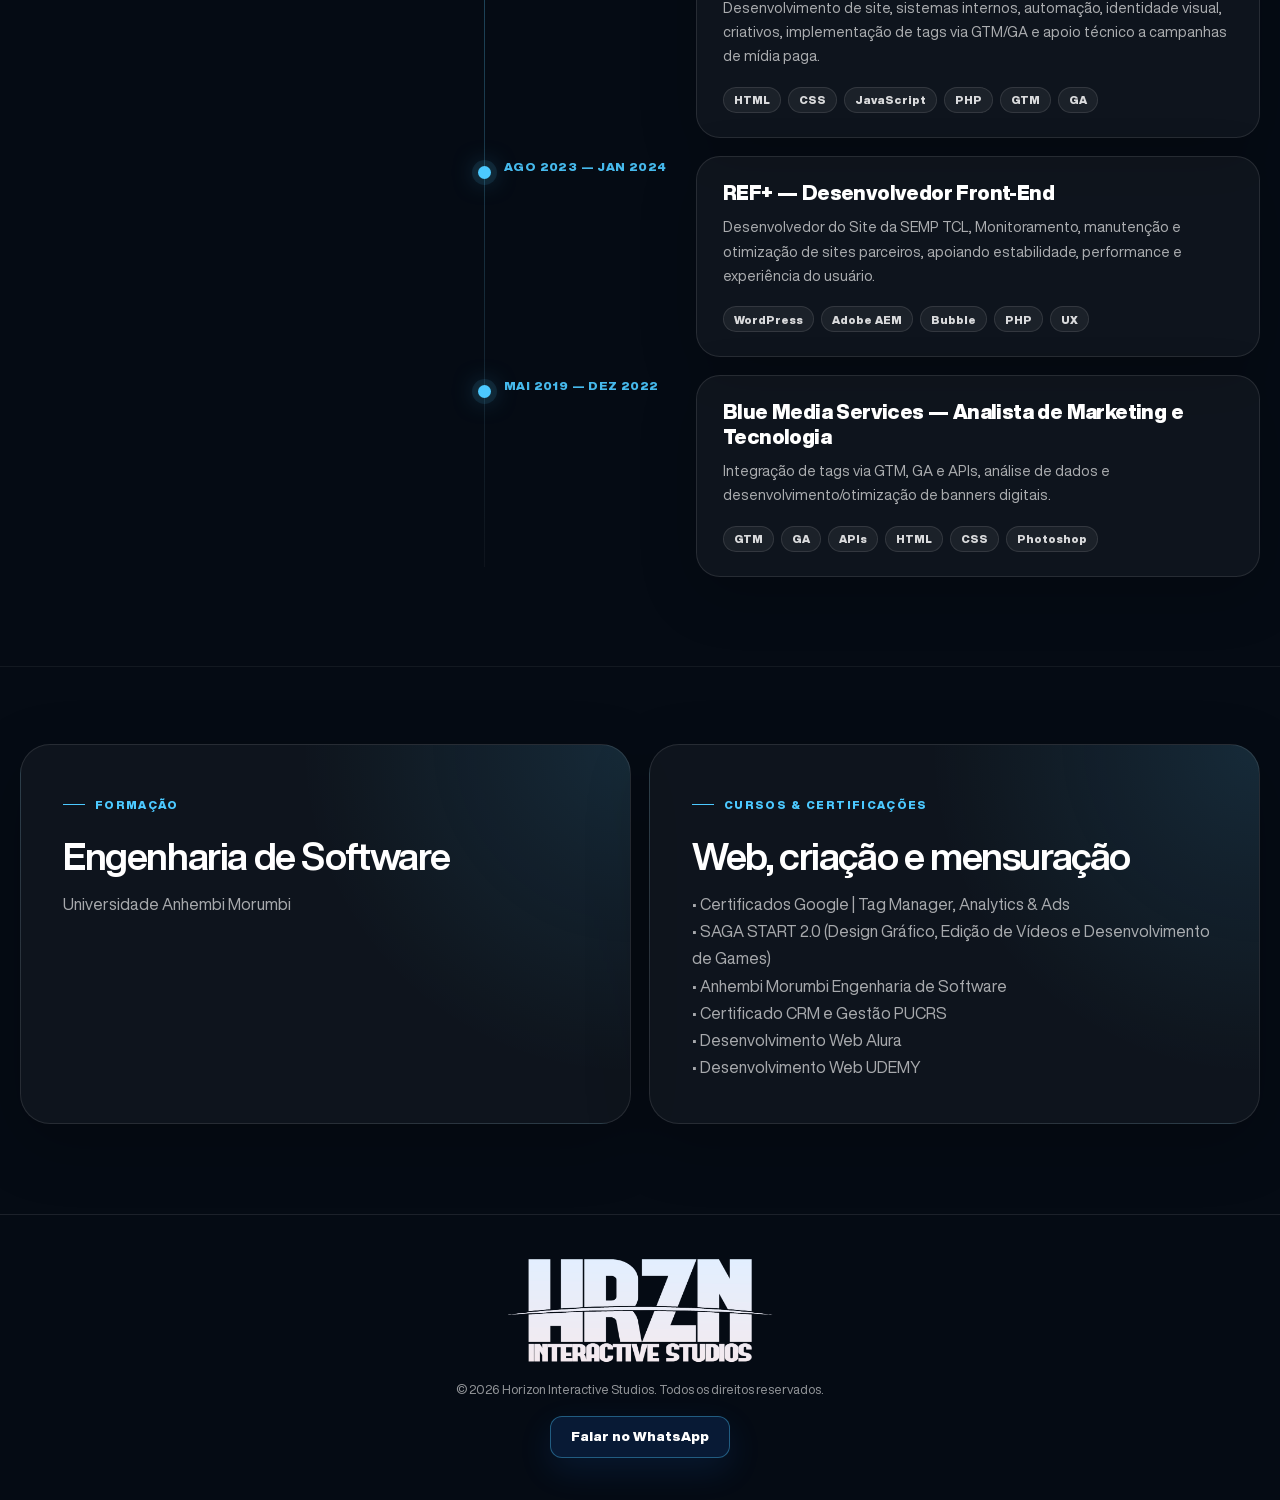
==== commit f74a06e2: "Update index.html" ====
--- a/index.html
+++ b/index.html
@@ -4,7 +4,7 @@
   <meta charset="UTF-8">
   <meta name="viewport" content="width=device-width, initial-scale=1.0">
   <title>Igor Siviero Nogueira | Trajetória</title>
-  <meta name="description" content="Trajetória profissional de Igor Siviero Nogueira em marketing, front-end, design, vídeo, dados e tecnologia.">
+  <meta name="description" content="Trajetória profissional de Igor Siviero Nogueira em marketing, desenvolvimento, design, vídeo, dados e tecnologia.">
   <link rel="stylesheet" href="assets/css/styles.css">
 </head>
 <body>
@@ -43,7 +43,7 @@
           <h1 id="journey-title" class="journey-title">Tecnologia, marketing e criação visual.</h1>
           <p class="journey-lead">
             Oi, meu nome é Igor! <br>
-            Minha trajetória conecta desenvolvimento front-end, marketing digital, design, edição de vídeo, dados e automação para transformar presença digital em estrutura, performance e percepção de valor.
+            Minha trajetória conecta desenvolvimento de software, marketing digital, design, edição de vídeo, dados e automação para transformar presença digital em estrutura, performance e percepção de valor.
           </p>
 
           <div class="site-switch journey-switch" aria-label="Navegação principal da página">
@@ -62,10 +62,10 @@
           </div>
 
           <div class="journey-hero__meta" aria-label="Resumo profissional">
-            <span>Front-End</span>
+            <span>Desenvolvimento de Software</span>
             <span>Marketing & Growth</span>
-            <span>Design & Vídeo</span>
-            <span>Analytics & CRM</span>
+            <span>Design & Edição de Vídeo</span>
+            <span>Tráfego Pago & CRM</span>
           </div>
         </div>
 
@@ -76,7 +76,7 @@
           </div>
           <div class="journey-signature-card">
             <strong>Igor Siviero Nogueira</strong>
-            <span>Analista de Marketing · Desenvolvedor Front-End · Designer Gráfico</span>
+            <span>Analista de Marketing · Desenvolvedor de Software · Designer Gráfico</span>
           </div>
         </aside>
       </div>
@@ -86,15 +86,15 @@
       <div class="container journey-stats__grid">
         <article>
           <strong>6+</strong>
-          <span>anos em tecnologia aplicada ao marketing digital</span>
+          <span>anos como Analista de Tecnologia em Marketing Digital</span>
         </article>
         <article>
           <strong>4+</strong>
-          <span>anos em desenvolvimento front-end</span>
+          <span>anos como Desenvolvedor Front-End</span>
         </article>
         <article>
           <strong>8+</strong>
-          <span>anos em criação audiovisual, design e edição</span>
+          <span>anos como Criador AudioVisual, Designer e Editor de Vídeo</span>
         </article>
         <article>
           <strong>360°</strong>
@@ -132,8 +132,8 @@
         <div class="journey-skills-grid">
           <article class="journey-skill-card">
             <span class="skill-index">01</span>
-            <h3>Desenvolvimento Front-End</h3>
-            <p>HTML, CSS, JavaScript, TypeScript, React, WordPress, PHP, performance, responsividade, acessibilidade, componentização e interfaces orientadas à conversão.</p>
+            <h3>Desenvolvimento</h3>
+            <p>HTML, CSS, JavaScript, TypeScript, React, Python, Node.JS, SQL, WordPress, PHP.</p>
           </article>
           <article class="journey-skill-card featured">
             <span class="skill-index">02</span>
@@ -164,10 +164,10 @@
 
         <div class="journey-timeline">
           <article class="journey-timeline-item current">
-            <div class="journey-date">Jan 2025 — Atual</div>
-            <div class="journey-timeline-card">
-              <h3>Prestação de Serviços — Marketing, Tecnologia e Criação Digital</h3>
-              <p>Desenvolvimento de sites, landing pages, interfaces, criativos, vídeos, campanhas e materiais de comunicação, conectando front-end, marketing, design, analytics, CRM e conversão.</p>
+            <div class="journey-date">Jan 2026 — Atual</div>
+            <div class="journey-timeline-card">
+              <h3>Horizon Interactive Studios — Marketing, Tecnologia e Criação Digital</h3>
+              <p>Desenvolvimento de sites, interfaces, criativos, vídeos, campanhas e materiais de comunicação, conectando tecnologia, desenvolvimento, marketing, design, analytics, CRM e conversão.</p>
               <div class="stack-list"><span>React</span><span>WordPress</span><span>Google Ads</span><span>Meta Ads</span><span>Analytics</span><span>Photoshop</span><span>Premiere</span></div>
             </div>
           </article>
@@ -176,7 +176,7 @@
             <div class="journey-date">Jul 2025 — Dez 2025</div>
             <div class="journey-timeline-card">
               <h3>Nowhey Suplementos — Analista de Marketing / E-commerce</h3>
-              <p>Apoio em marketing, tráfego pago, e-commerce, CRM, criativos e campanhas, conectando Shopify, RD Station e Meta Ads à operação comercial.</p>
+              <p>Marketing, tráfego pago, e-commerce, CRM, desenvolvimento de criativos e campanhas, conectando Shopify, RD Station e Meta Ads à operação comercial.</p>
               <div class="stack-list"><span>Shopify</span><span>RD Station</span><span>Meta Ads</span><span>Photoshop</span><span>Premiere</span></div>
             </div>
           </article>
@@ -193,8 +193,8 @@
           <article class="journey-timeline-item">
             <div class="journey-date">Fev 2024 — Nov 2024</div>
             <div class="journey-timeline-card">
-              <h3>SOG Digital — Desenvolvedor Front-End / Designer Digital</h3>
-              <p>Desenvolvimento de site, identidade visual, criativos, implementação de tags via GTM/GA e apoio técnico a campanhas de mídia paga.</p>
+              <h3>SOG Digital — Desenvolvedor de Software / Designer Digital</h3>
+              <p>Desenvolvimento de site, sistemas internos, automação, identidade visual, criativos, implementação de tags via GTM/GA e apoio técnico a campanhas de mídia paga.</p>
               <div class="stack-list"><span>HTML</span><span>CSS</span><span>JavaScript</span><span>PHP</span><span>GTM</span><span>GA</span></div>
             </div>
           </article>
@@ -203,7 +203,7 @@
             <div class="journey-date">Ago 2023 — Jan 2024</div>
             <div class="journey-timeline-card">
               <h3>REF+ — Desenvolvedor Front-End</h3>
-              <p>Monitoramento, manutenção e otimização de sites parceiros, apoiando estabilidade, performance e experiência do usuário.</p>
+              <p>Desenvolvedor do Site da SEMP TCL, Monitoramento, manutenção e otimização de sites parceiros, apoiando estabilidade, performance e experiência do usuário.</p>
               <div class="stack-list"><span>WordPress</span><span>Adobe AEM</span><span>Bubble</span><span>PHP</span><span>UX</span></div>
             </div>
           </article>
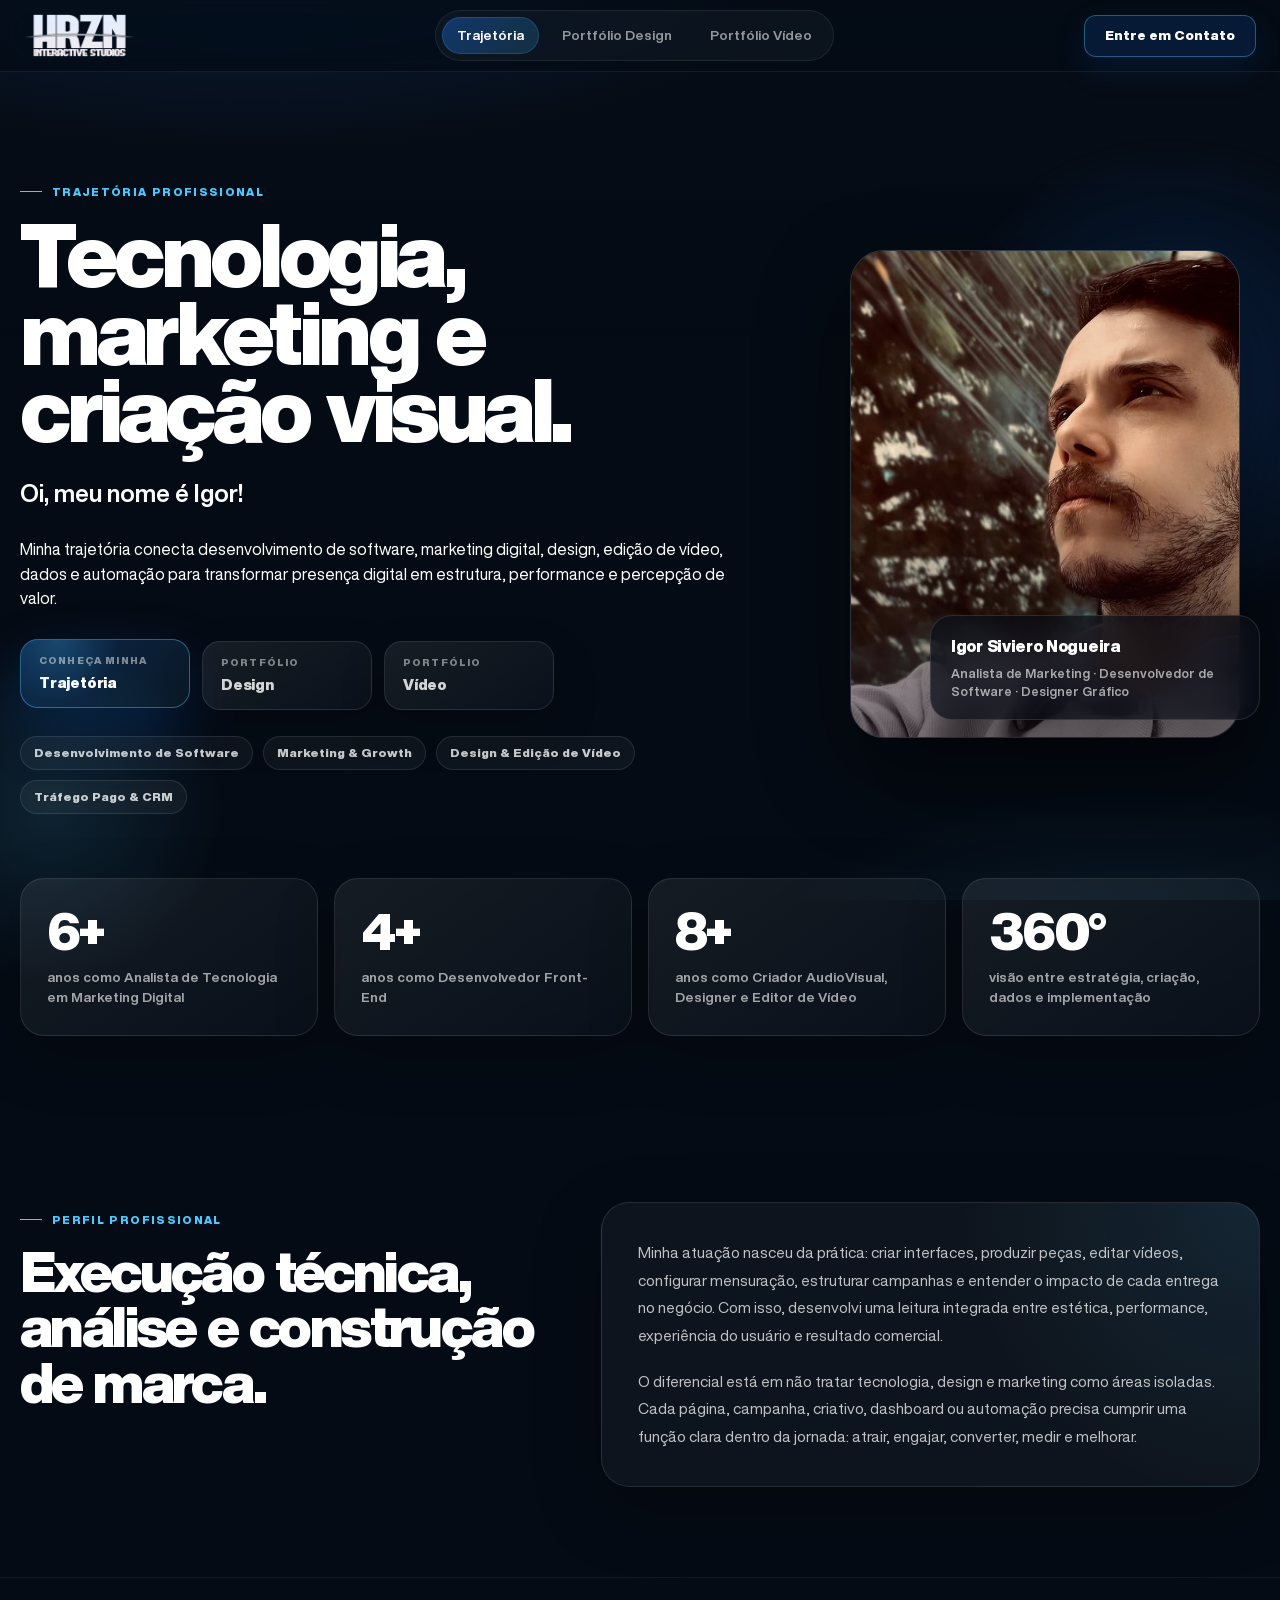
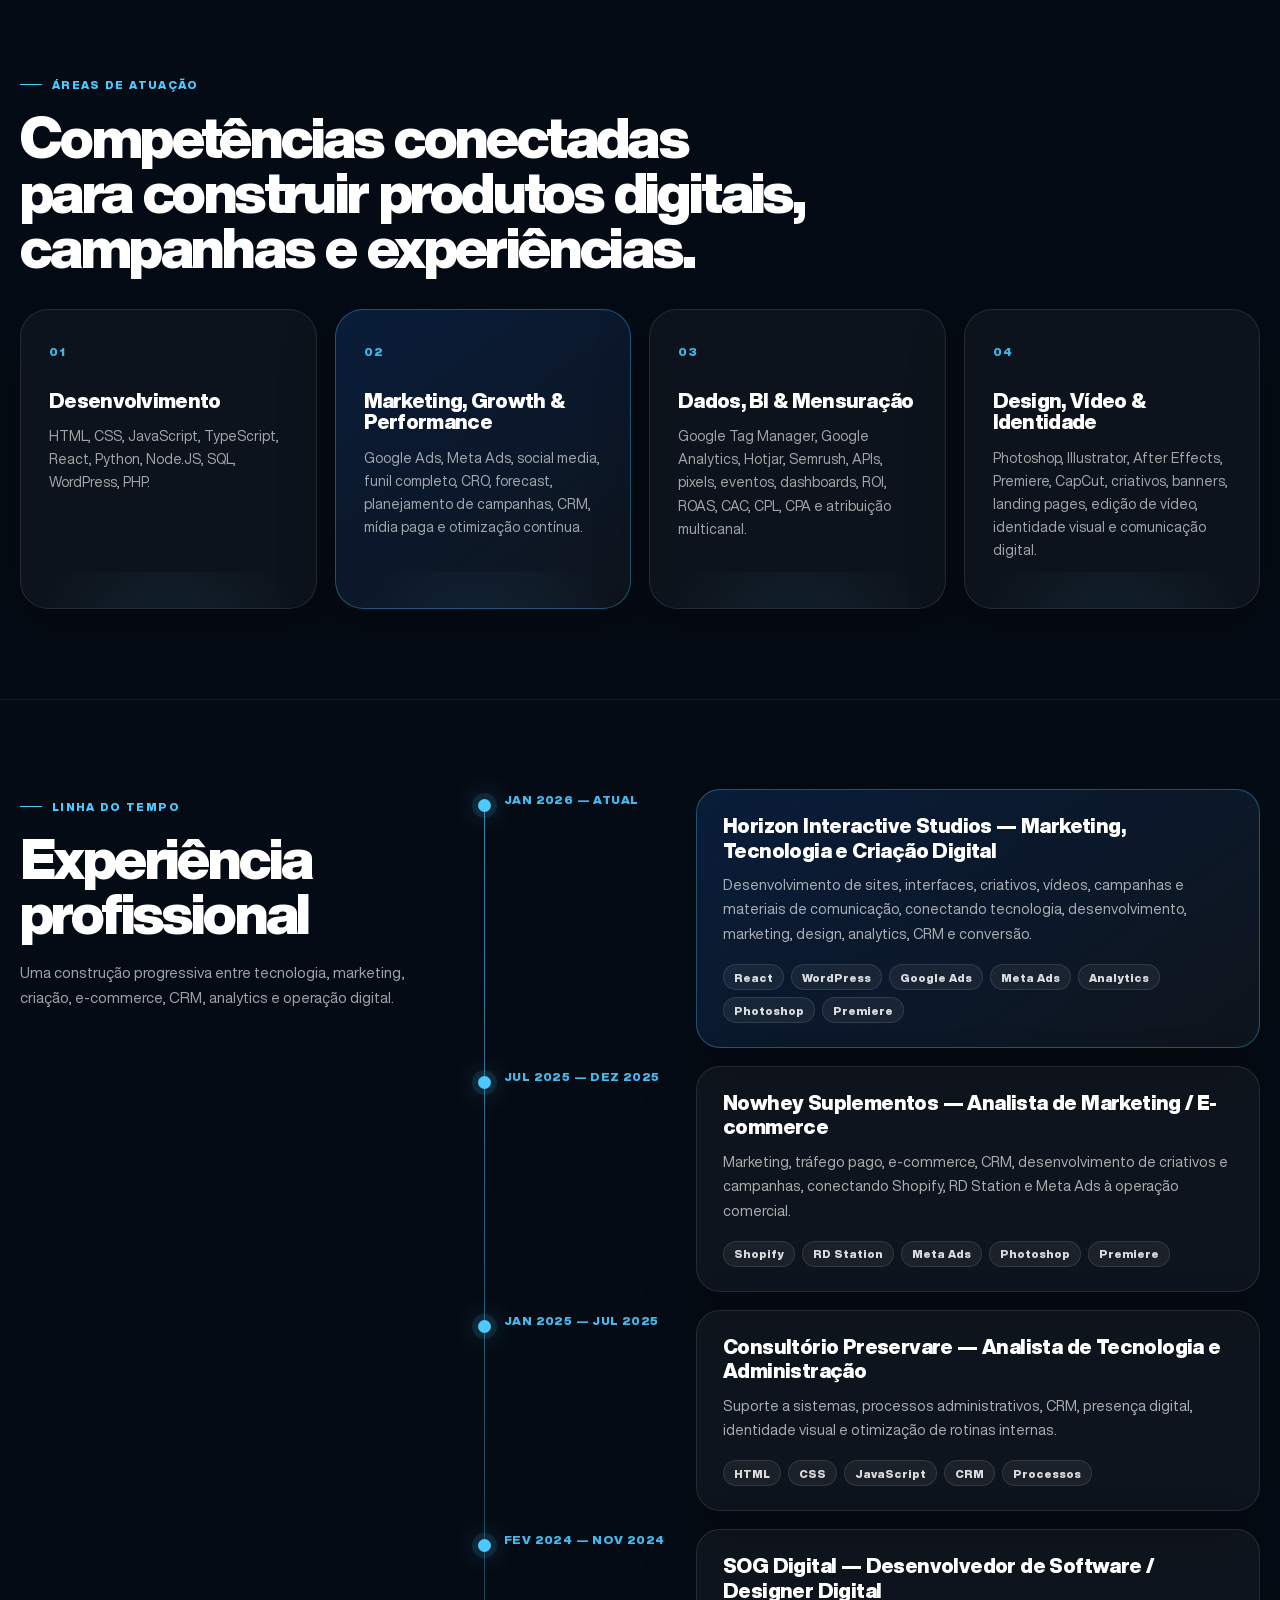
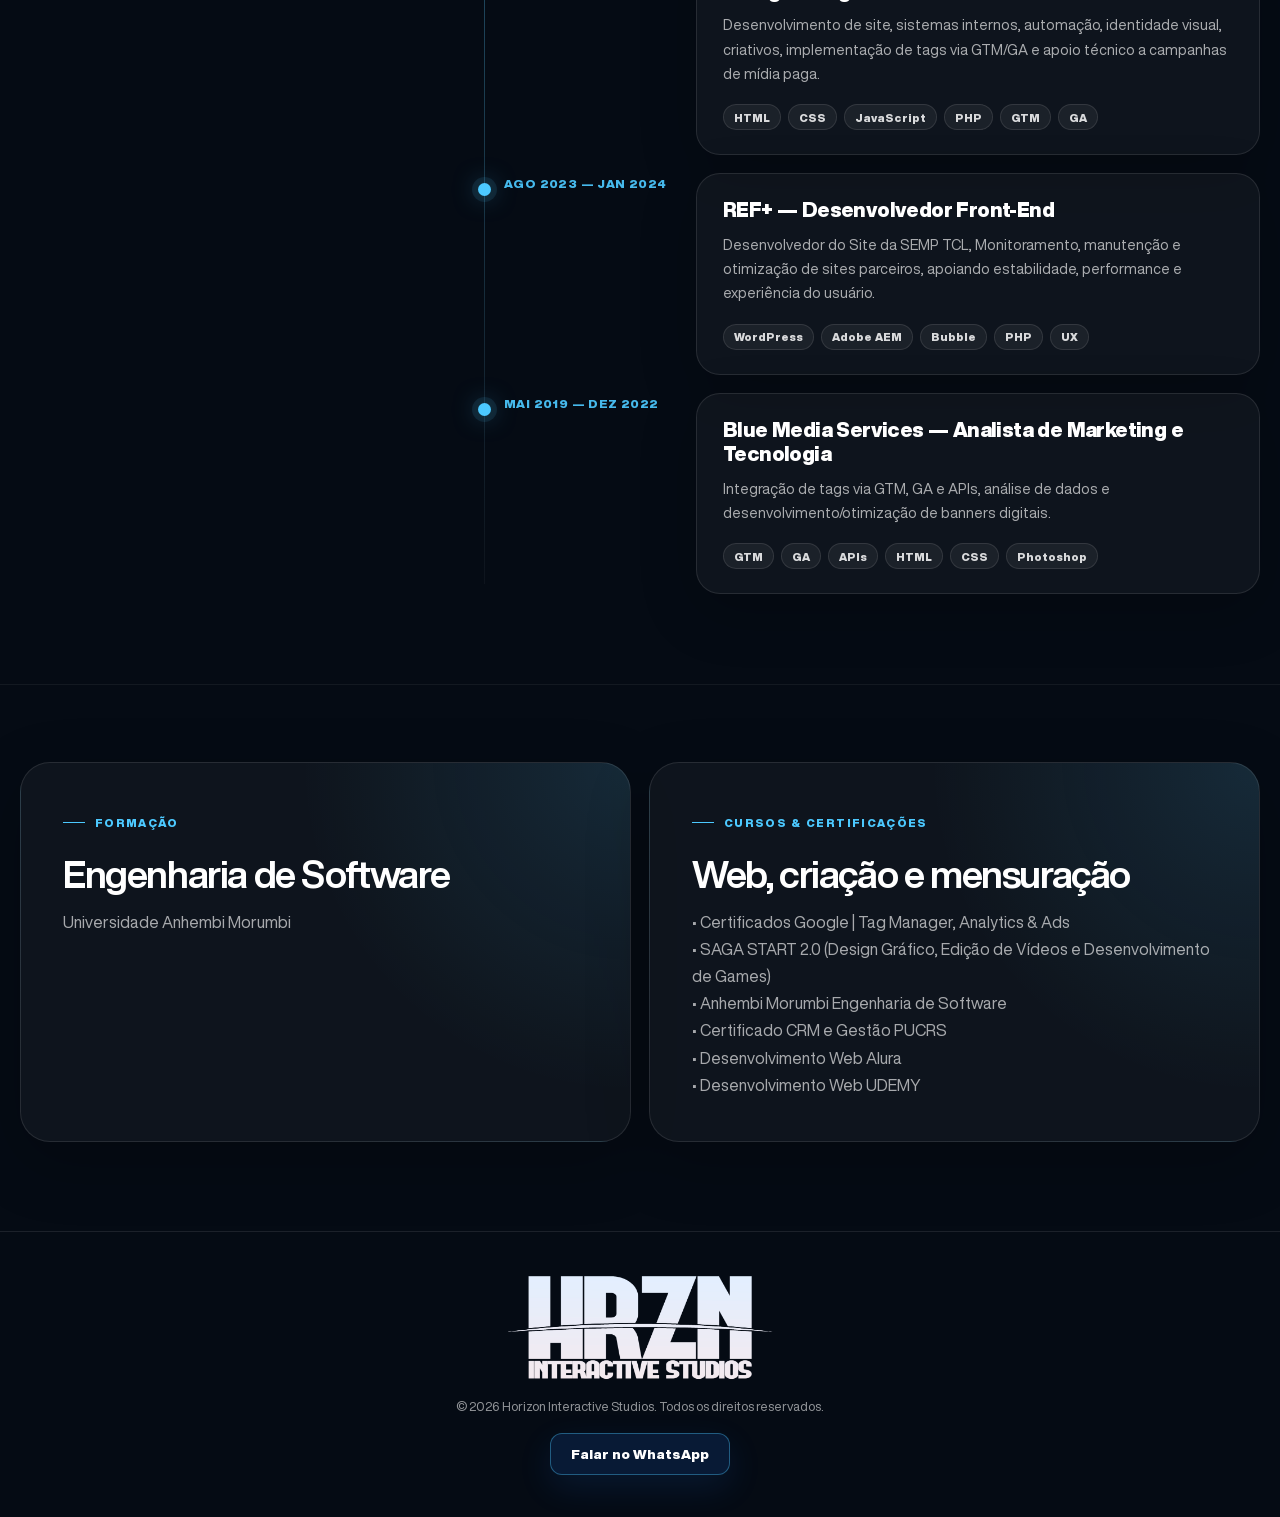
==== commit 4340505c: "Update index.html" ====
--- a/index.html
+++ b/index.html
@@ -42,7 +42,7 @@
           <div class="page-kicker">Trajetória profissional</div>
           <h1 id="journey-title" class="journey-title">Tecnologia, marketing e criação visual.</h1>
           <p class="journey-lead">
-            Oi, meu nome é Igor! <br>
+            <h2>Oi, meu nome é Igor!</h2> <br>
             Minha trajetória conecta desenvolvimento de software, marketing digital, design, edição de vídeo, dados e automação para transformar presença digital em estrutura, performance e percepção de valor.
           </p>
 
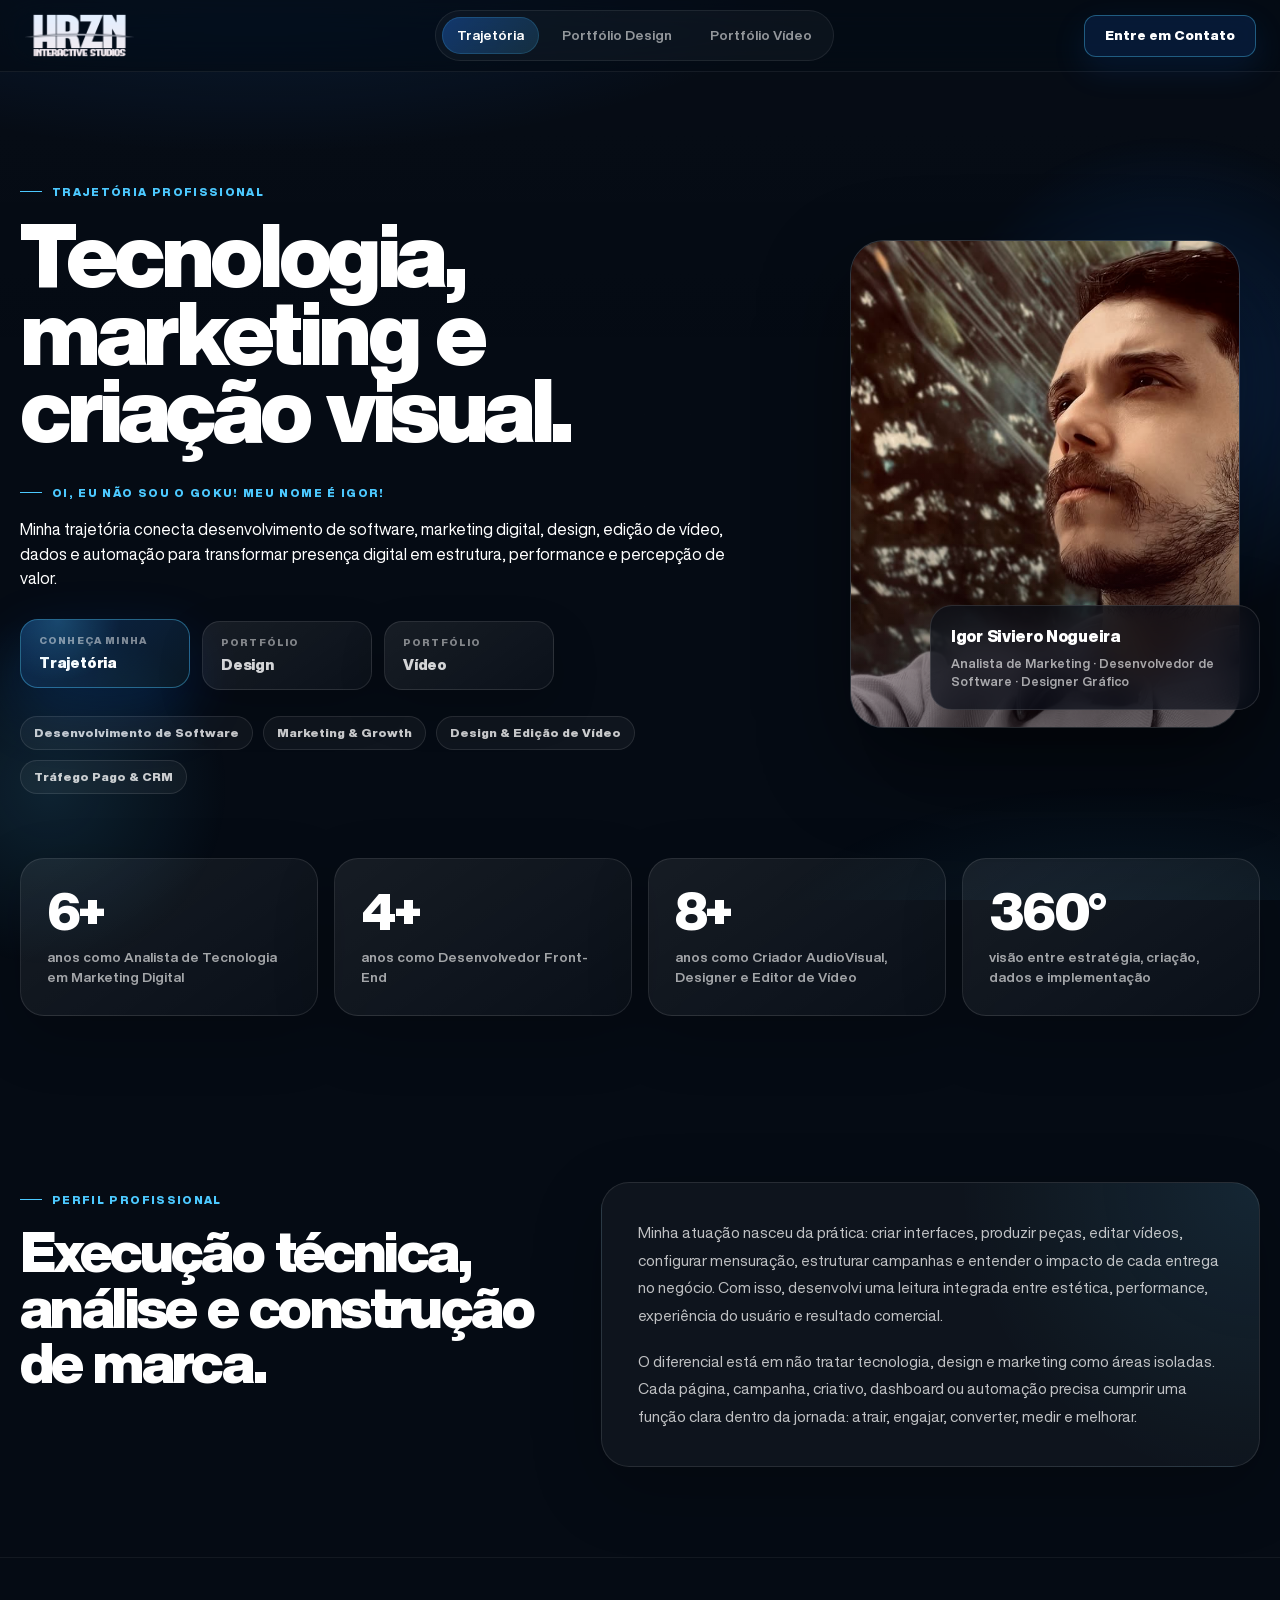
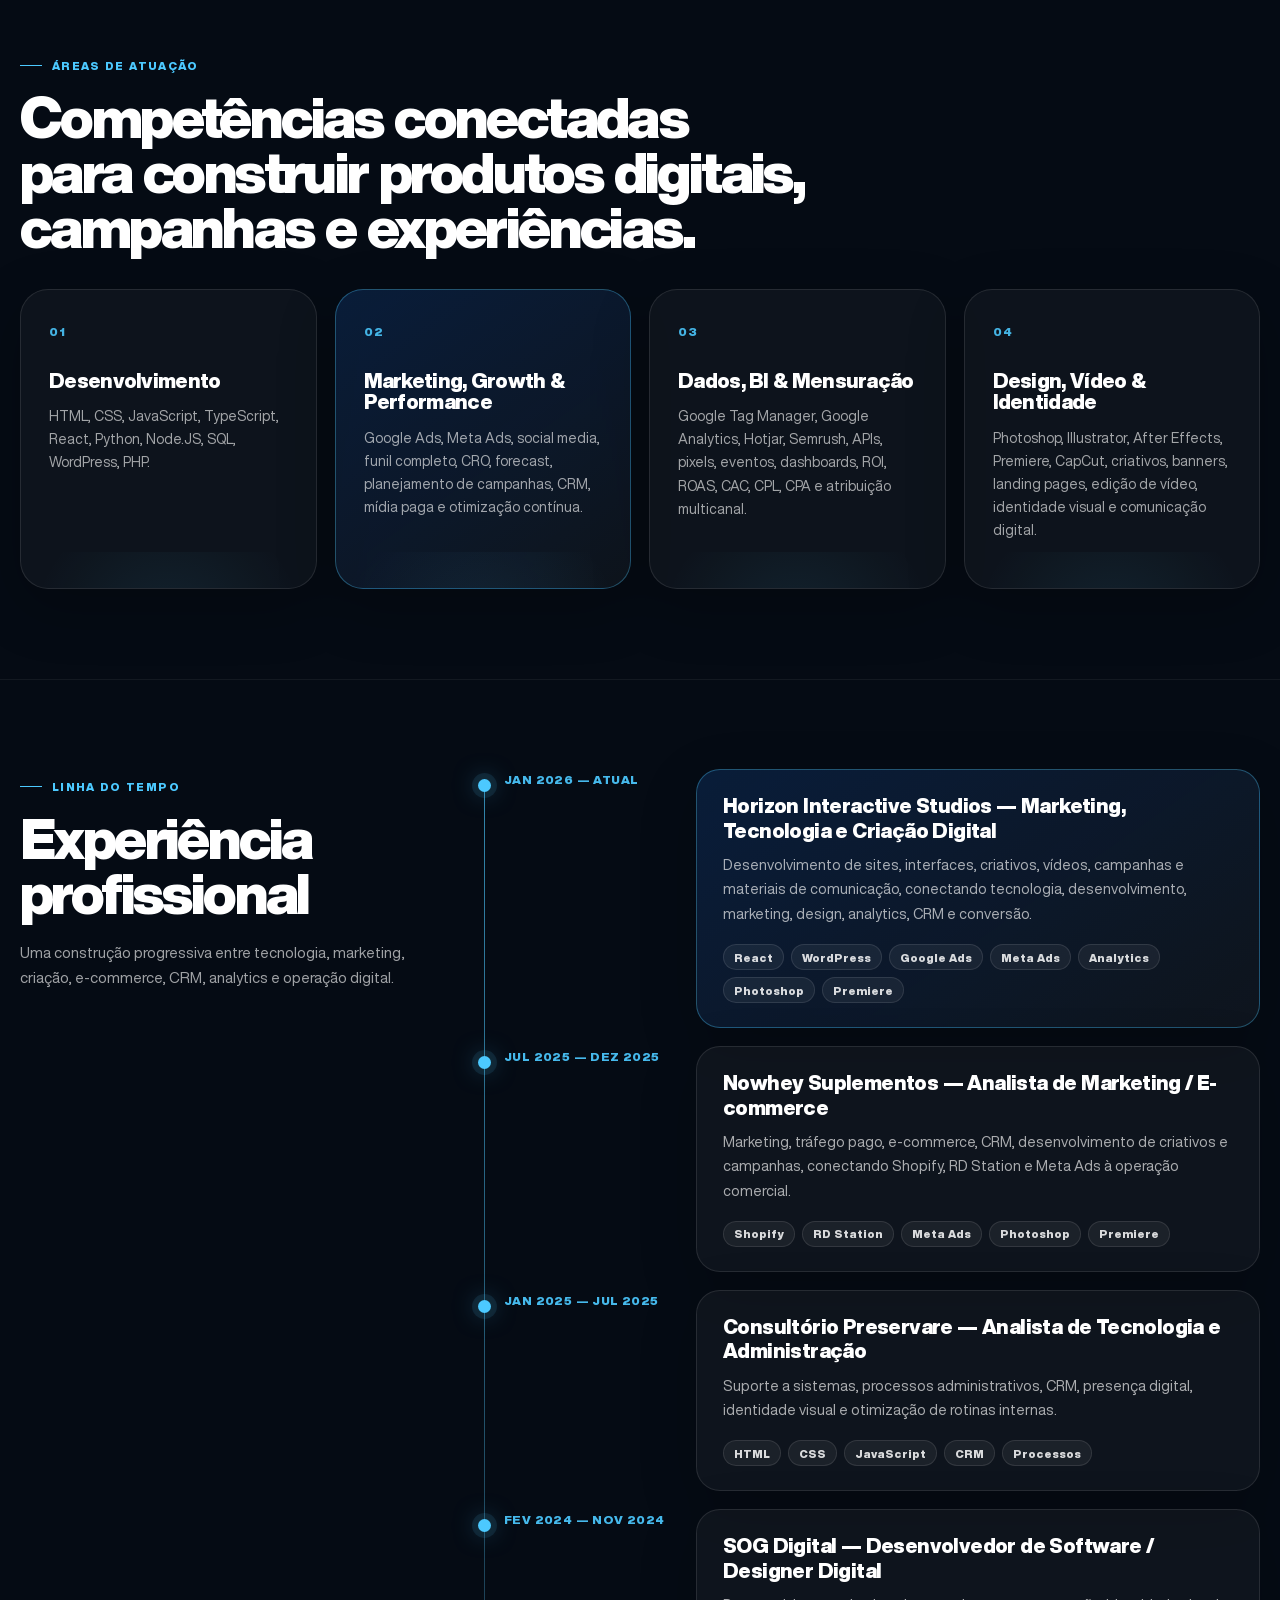
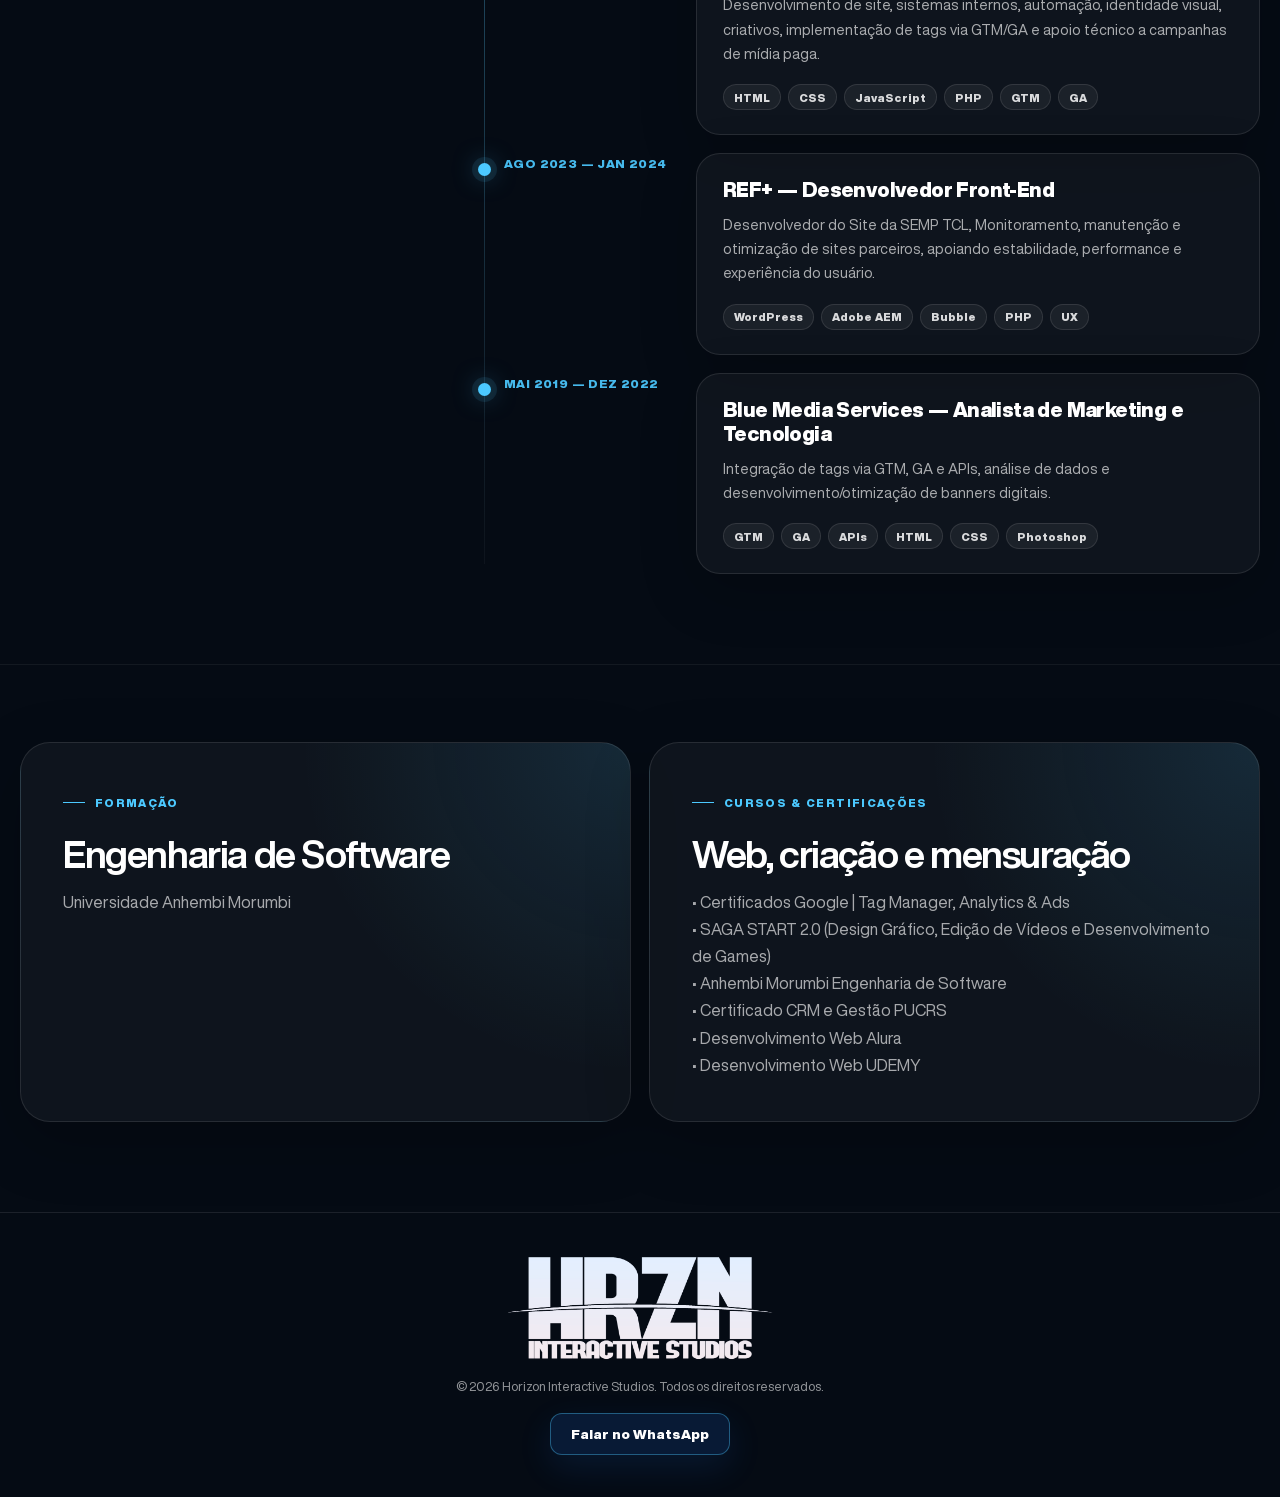
==== commit 1d1733b6: "Update index.html" ====
--- a/index.html
+++ b/index.html
@@ -42,7 +42,7 @@
           <div class="page-kicker">Trajetória profissional</div>
           <h1 id="journey-title" class="journey-title">Tecnologia, marketing e criação visual.</h1>
           <p class="journey-lead">
-            <h2>Oi, meu nome é Igor!</h2> <br>
+            <div class="page-kicker">Oi, eu não sou o Goku! Meu nome é Igor!</div> <br>
             Minha trajetória conecta desenvolvimento de software, marketing digital, design, edição de vídeo, dados e automação para transformar presença digital em estrutura, performance e percepção de valor.
           </p>
 
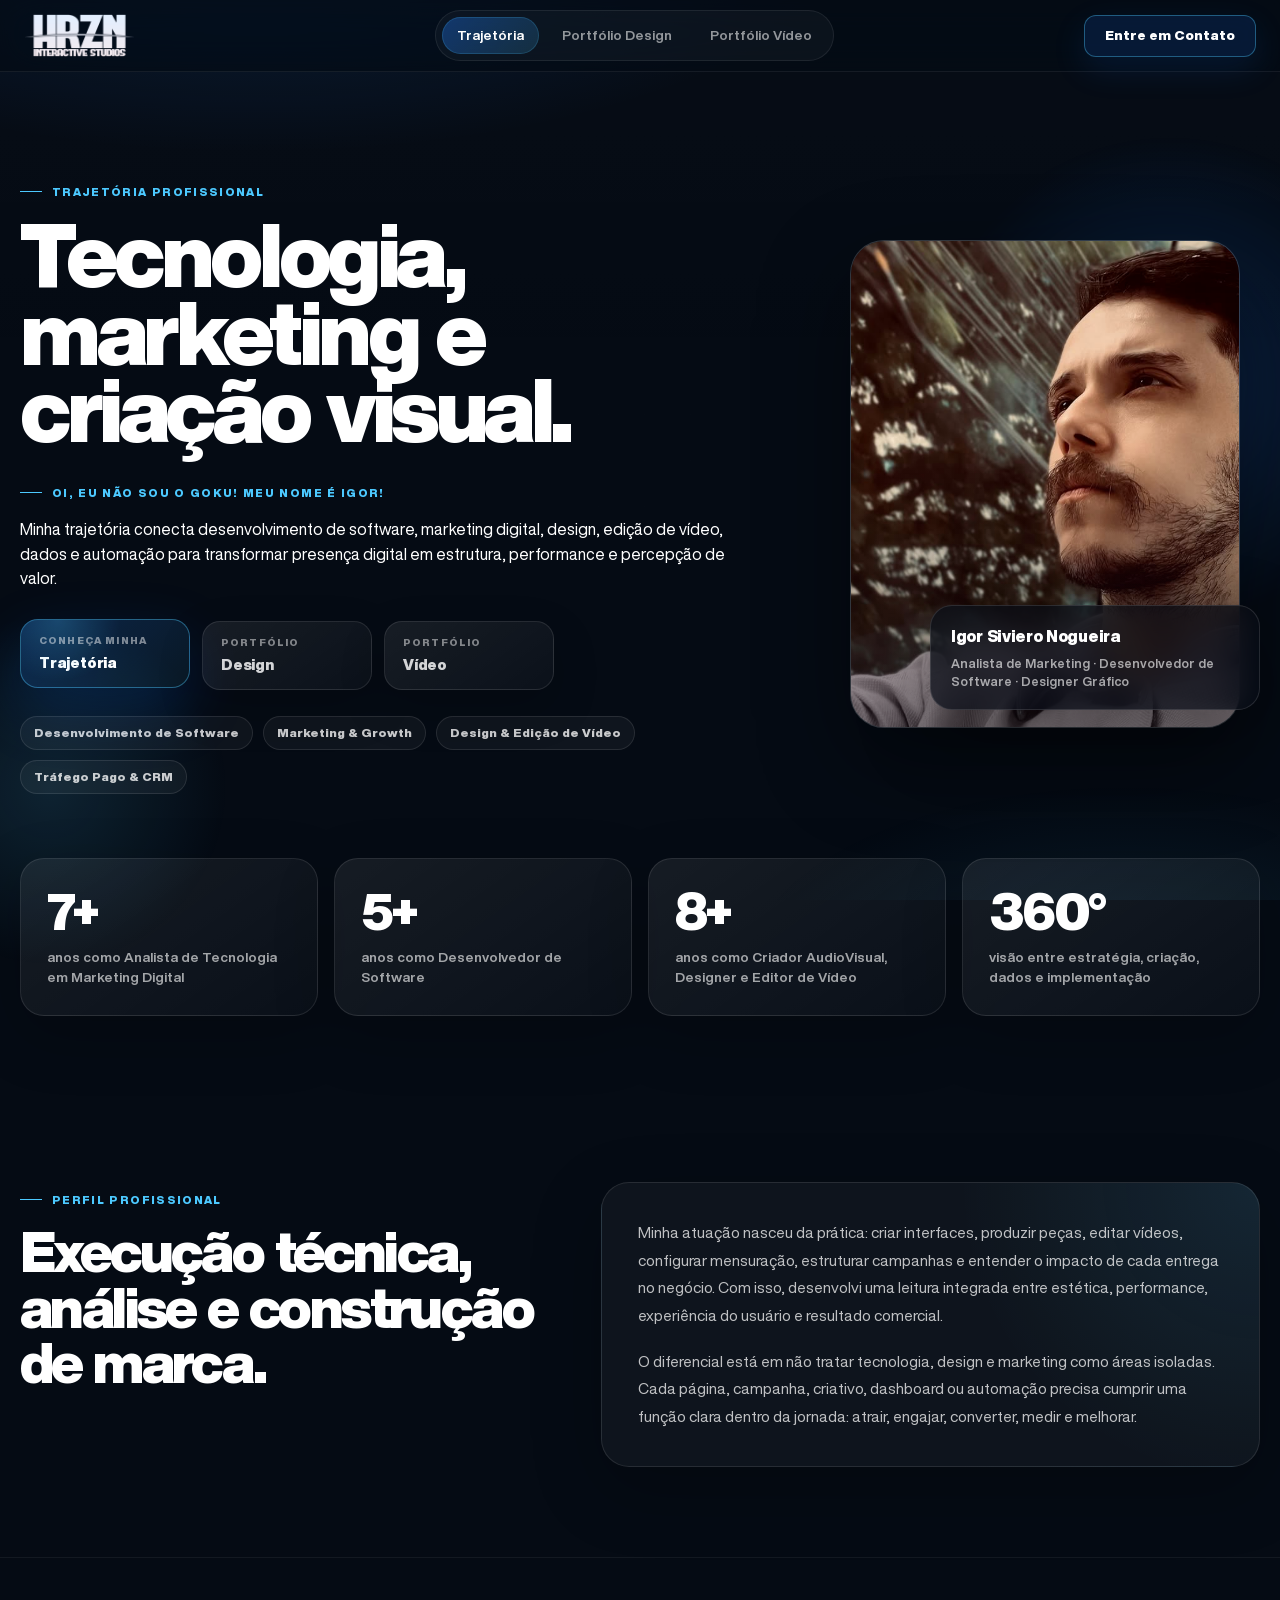
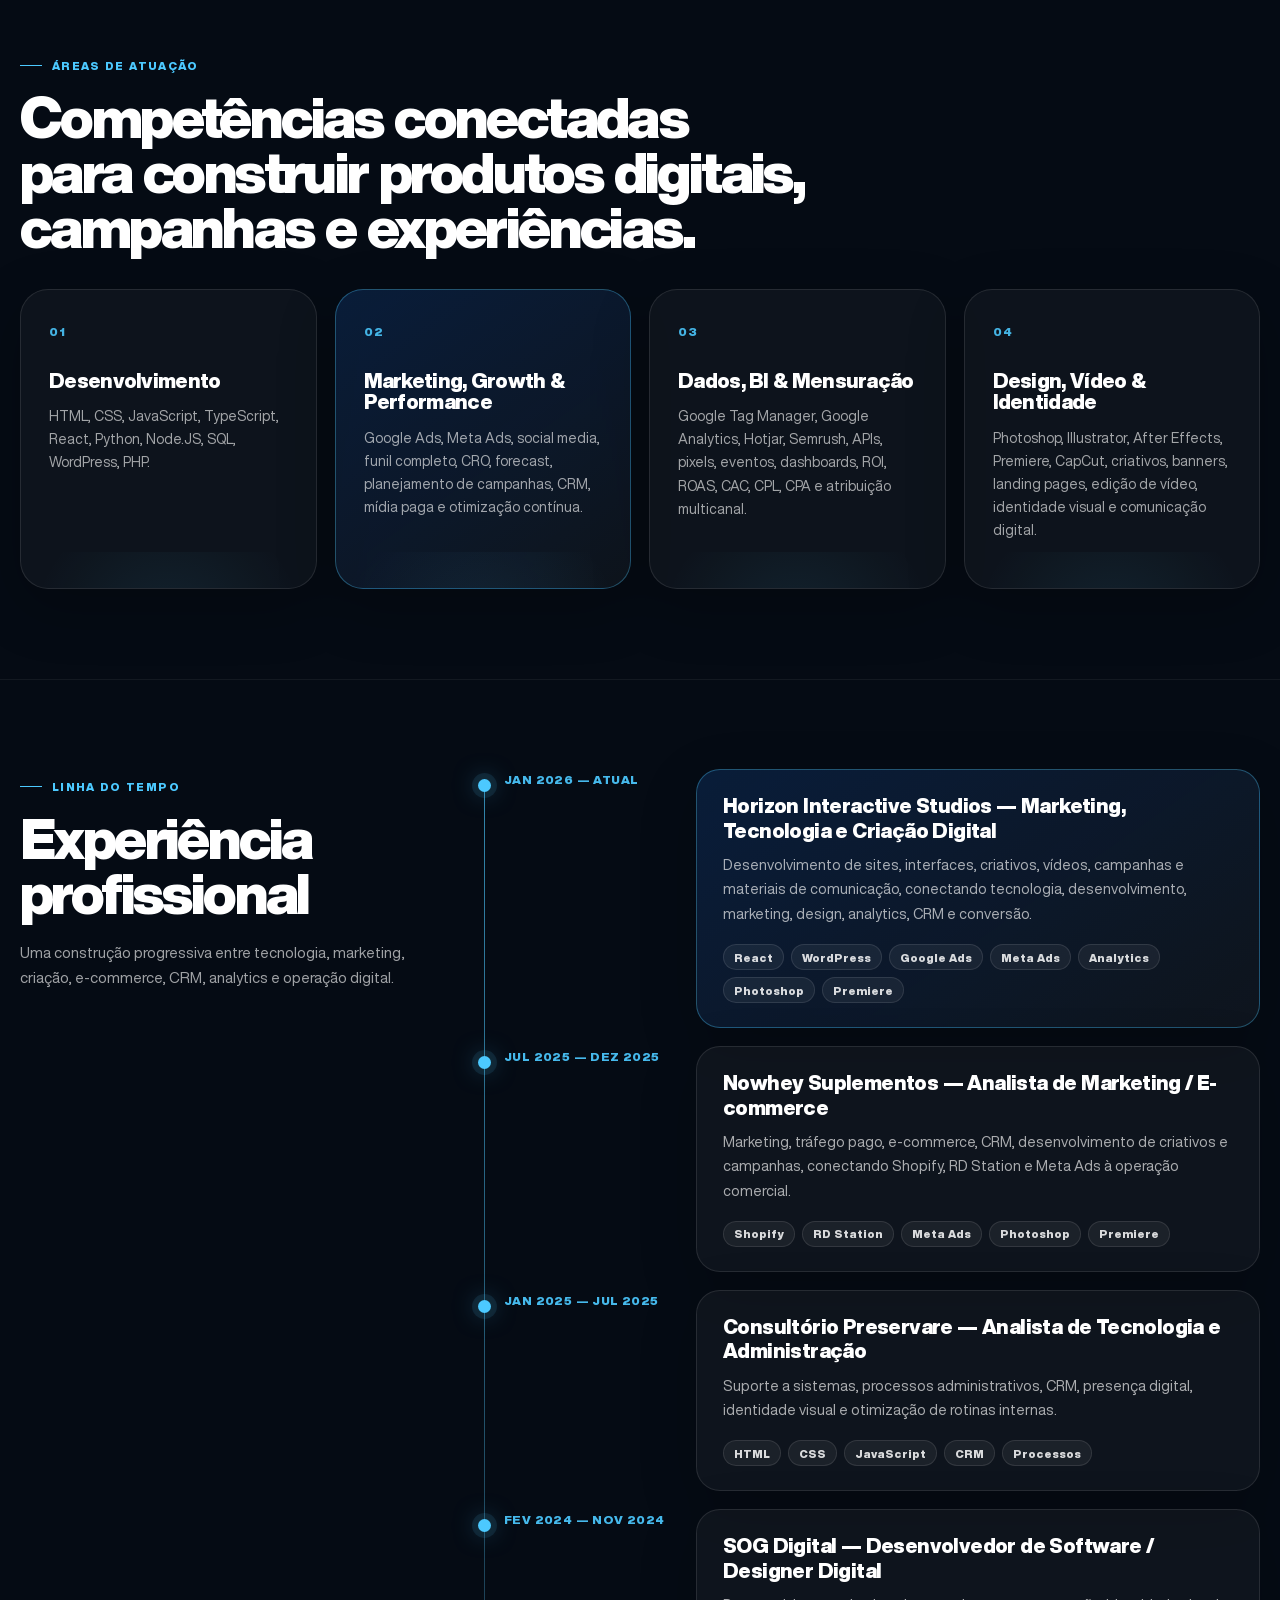
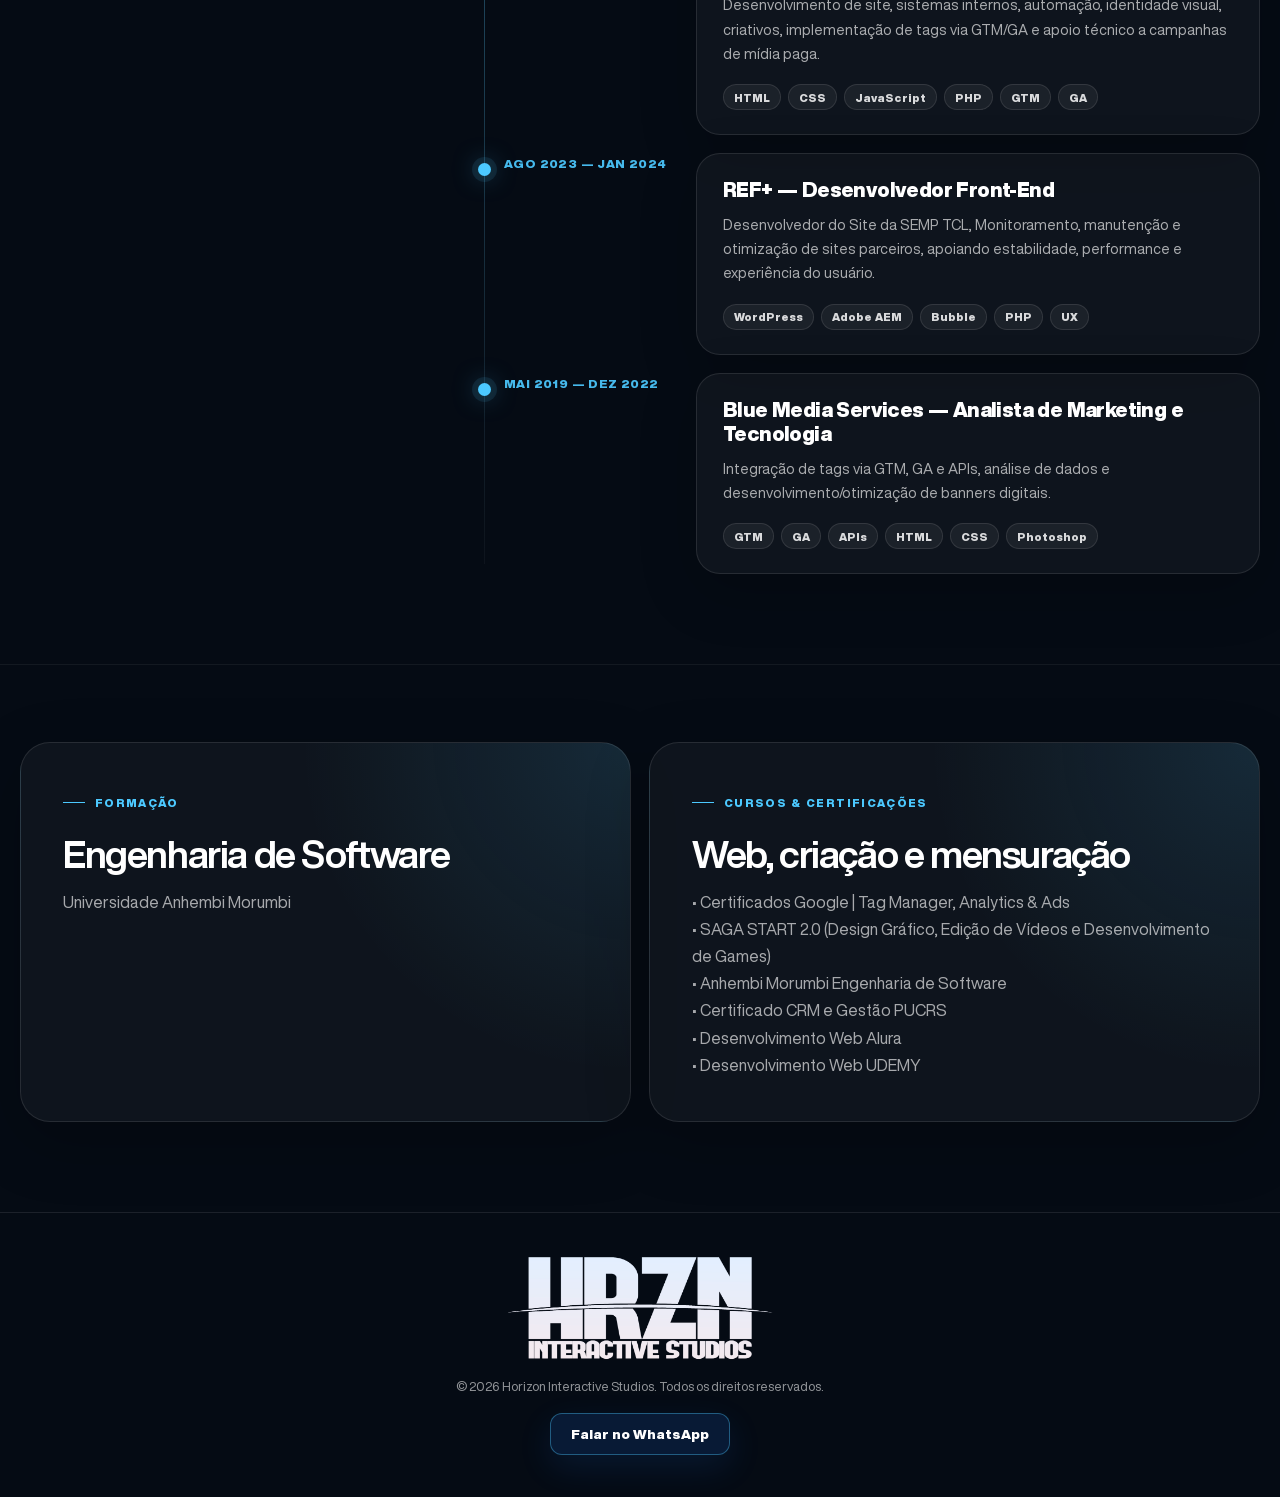
==== commit 43a316f3: "Update index.html" ====
--- a/index.html
+++ b/index.html
@@ -85,12 +85,12 @@
     <section class="journey-stats" aria-label="Resumo da experiência">
       <div class="container journey-stats__grid">
         <article>
-          <strong>6+</strong>
+          <strong>7+</strong>
           <span>anos como Analista de Tecnologia em Marketing Digital</span>
         </article>
         <article>
-          <strong>4+</strong>
-          <span>anos como Desenvolvedor Front-End</span>
+          <strong>5+</strong>
+          <span>anos como Desenvolvedor de Software</span>
         </article>
         <article>
           <strong>8+</strong>
